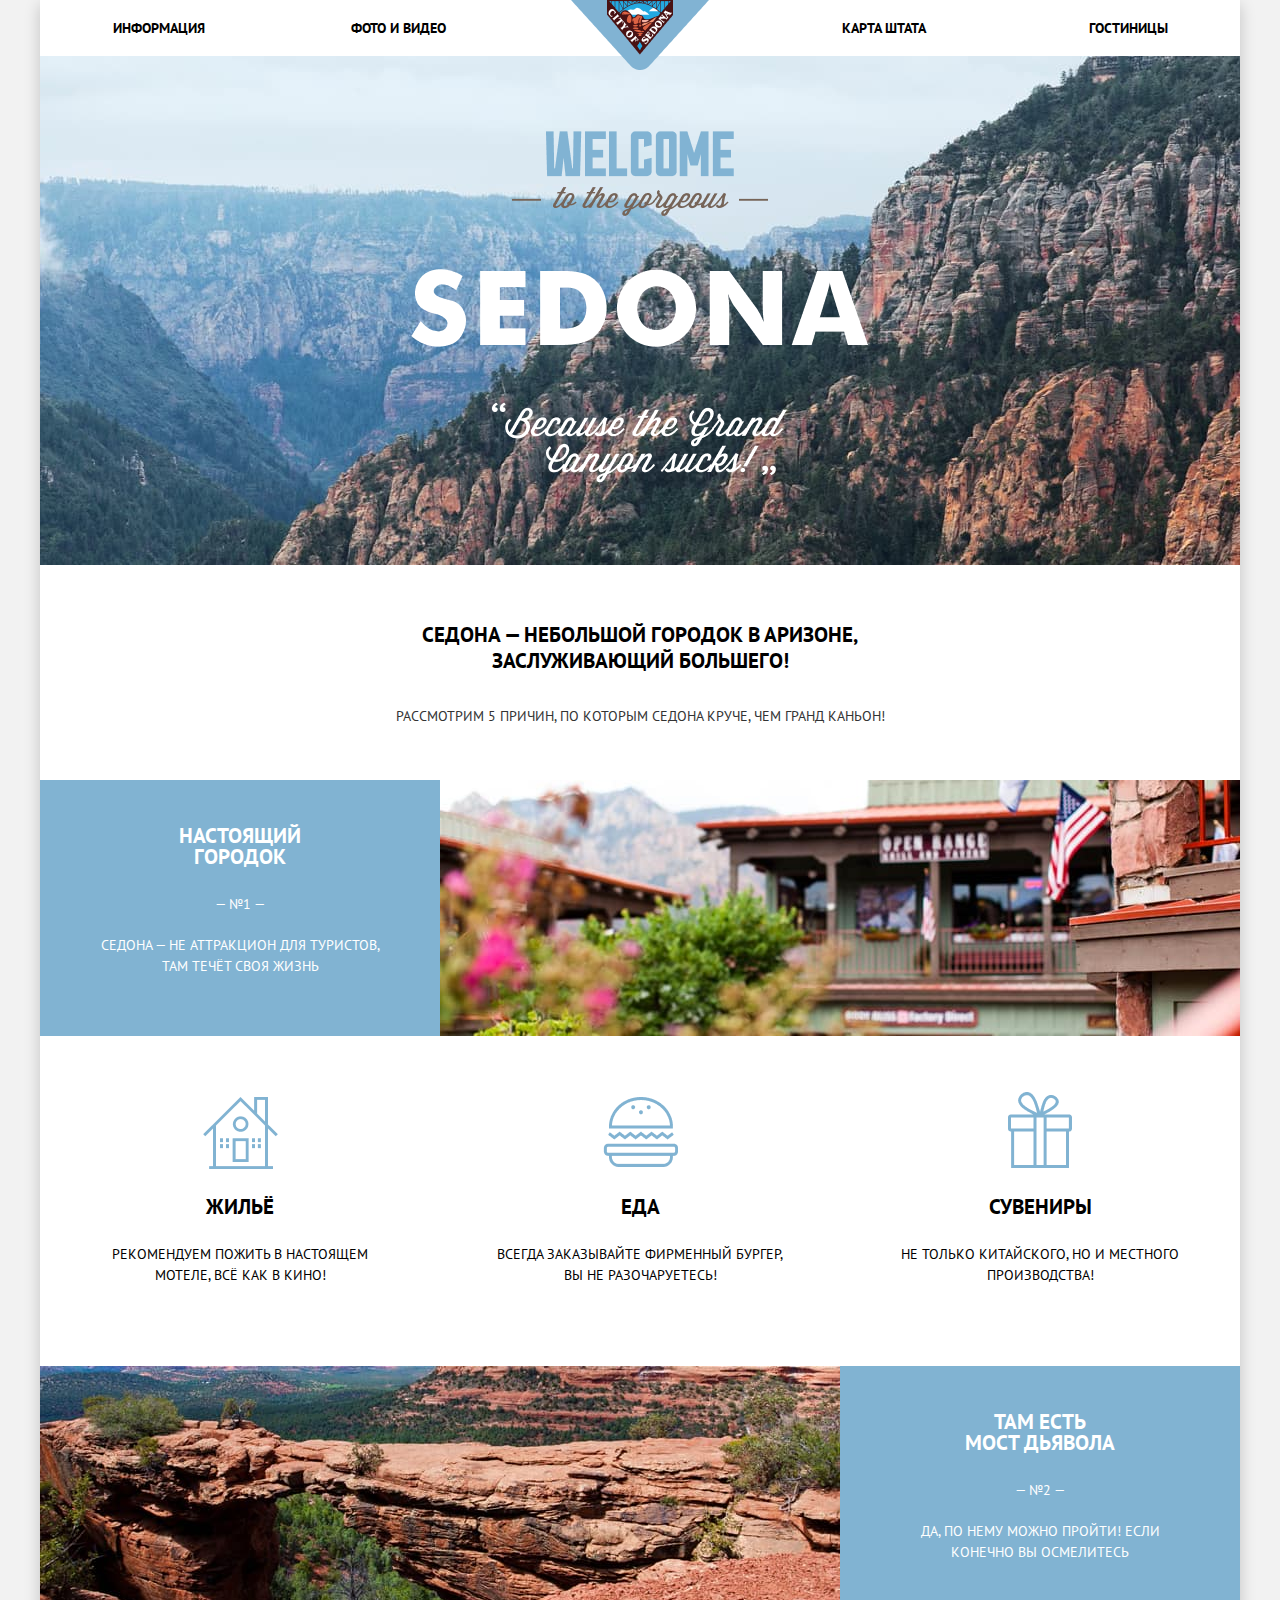
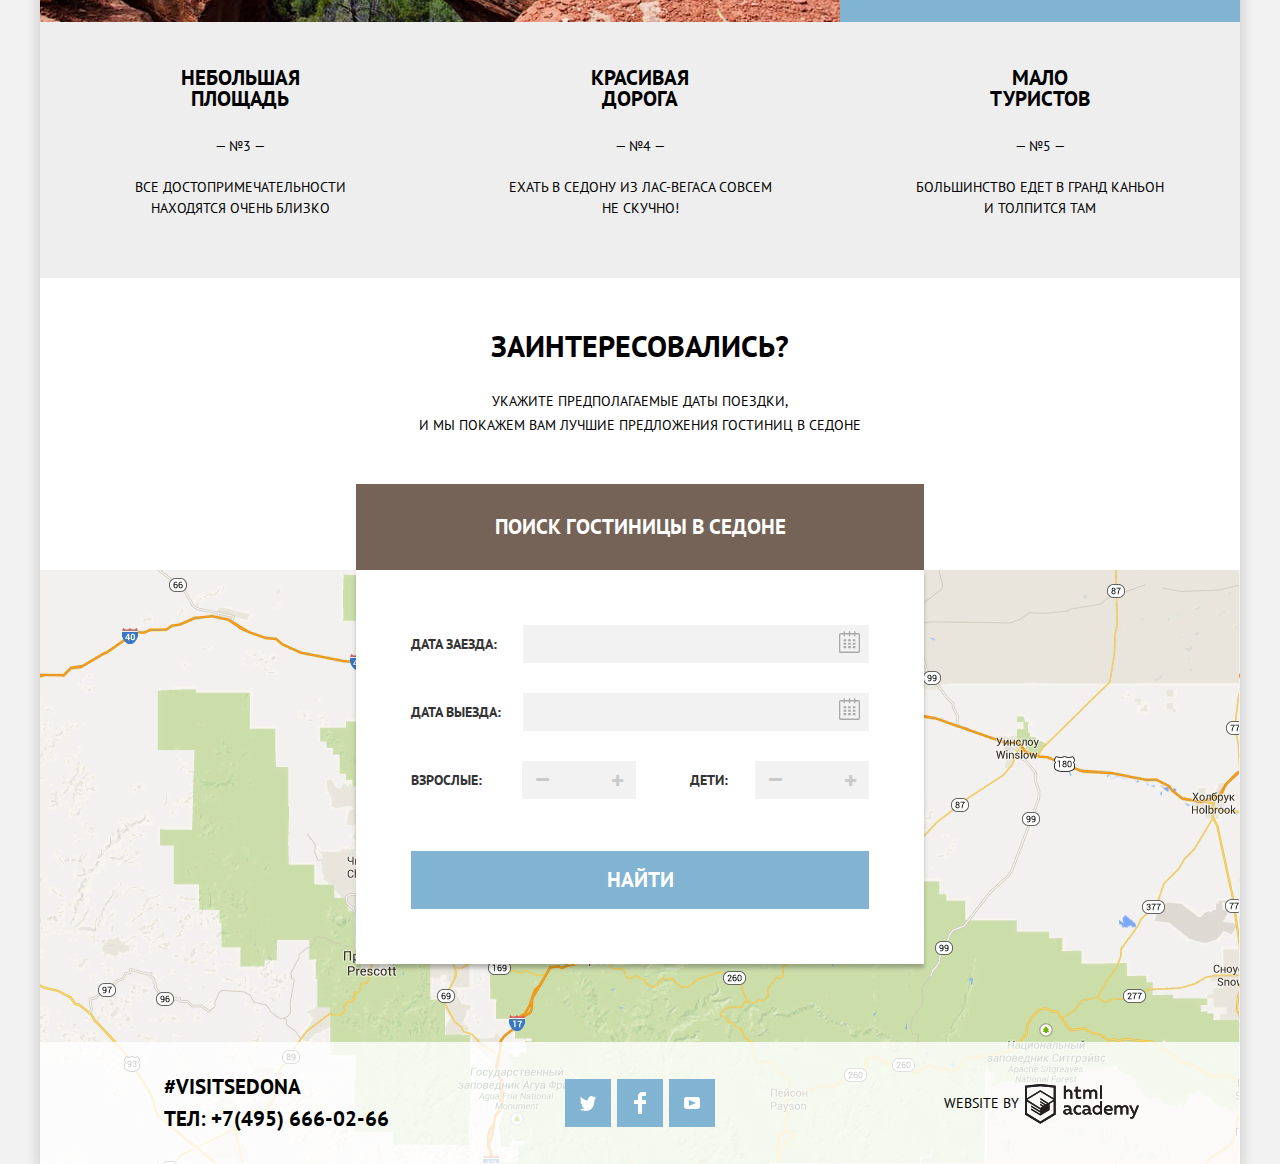
==== index.html @ a5690d53 "внес правки по pixel perfect" ====
<!DOCTYPE html>
<html class="page" lang="ru">

<head>
  <meta charset="utf-8">
  <title>HTML Academy: Седона</title>
  <link href="https://fonts.googleapis.com/css2?family=PT+Sans:wght@400;700&display=swap" rel="stylesheet">
  <link href="css/normalize.css" rel="stylesheet">
  <link href="css/style.css" rel="stylesheet">
</head>

<body class="page-body">
  <div class="container-main">
    <header class="header">
      <nav class="page-nav">
        <div class="wrapper-navigation">
        <a class="logo">
          <img  src="img/logo-index.png" width="138" height="70" alt="Логотип Sedona">
        </a>
        <ul class="page-menu-list">
          <li class="page-menu-item page-menu-left ">
            <a href="blank.html">Информация</a>
          </li>
          <li class="page-menu-item page-menu-left">
            <a href="blank.html">Фото и видео</a>
          </li>
          <li class="page-menu-item page-menu-right ">
            <a class="" href="blank.html">Карта штата</a>
          </li>
          <li class="page-menu-item page-menu-right">
            <a href="catalog.html">Гостиницы</a>
          </li>
        </ul>
      </div>
      </nav>
    </header>
    <main>
      <h1 class="visually-hidden">Посетите Седону</h1>
      <section class="greeting">
        <h2 class="visually-hidden">Добро пожаловать в Седону</h2>
      </section>
      <section>
        <h2 class="visually-hidden">Причины посетить Седону</h2>
        <p class="slogan">Седона — небольшой городок в Аризоне, заслуживающий большего!</p>
        <p class="reasons-text">Рассмотрим 5 причин,  по которым Седона круче, чем гранд каньон!</p>
        <ul class="reason-list">
          <li class="reason-item reason-item-blue">
            <h3 class="reason-title">Настоящий городок</h3>
            <span>— №1 —</span>
            <p>Седона — не аттракцион для туристов, там течёт своя жизнь</p>
          </li>
          <li class="img-sedona"></li>
          <li class="reason-item reason-item-white reason-house">
            <h3 class="reason-title">Жильё</h3>
            <p>Рекомендуем пожить в настоящем мотеле, всё как в кино!</p>
          </li>
          <li class="reason-item reason-item-white reason-food">
            <h3 class="reason-title">Еда</h3>
            <p>Всегда заказывайте фирменный бургер,<br> вы не разочаруетесь!</p>
          </li>
          <li class="reason-item reason-item-white reason-gift">
            <h3 class="reason-title">Сувениры</h3>
            <p>Не только китайского, но и местного производства!</p>
          </li>
          <li class="img-bridge"></li>
          <li class="reason-item reason-item-blue">
            <h3 class="reason-title">Там есть<br> Мост дьявола</h3>
            <span>— №2 —</span>
            <p>Да, по нему можно пройти! Если конечно вы осмелитесь</p>
          </li>
          <li class="reason-item reason-item-gray">
            <h3 class="reason-title">Небольшая площадь</h3>
            <span>— №3 —</span>
            <p>Все достопримечательности<br> находятся очень близко</p>
          </li>
          <li class="reason-item reason-item-gray">
            <h3 class="reason-title">Красивая дорога</h3>
            <span>— №4 —</span>
            <p>Ехать в Седону из Лас-Вегаса совсем<br> не скучно!</p>
          </li>
          <li class="reason-item reason-item-gray">
            <h3 class="reason-title">Мало<br> туристов</h3>
            <span>— №5 —</span>
            <p>Большинство едет в гранд каньон<br> и толпится там</p>
          </li>
        </ul>
      </section>
      <section class="open-form-block">
        <h2 class="visually-hidden">Поиск гостиницы в Седоне</h2>
        <div class="wrapper-text">
          <p class="title-big">Заинтересовались?</p>
          <p class="search-house-info">Укажите предполагаемые даты поездки,<br> и мы покажем вам лучшие предложения гостиниц в Cедоне</p>
        </div>
        <a class="button button-open-form" href="form.html">Поиск гостиницы в Cедоне</a>
        <div class="form-container">
          <form action="https://echo.htmlacademy.ru" method="post">
            <div class="search-house-item input-arrival-date">
              <label for="arrival-date">Дата заезда:</label>
              <input class="input-date" id="arrival-date" type="text" name="arrival">
            </div>
            <div class="search-house-item input-departure-date">
              <label for="departure-date">Дата выезда:</label>
              <input class="input-date" id="departure-date" type="text" name="departure">
            </div>
            <div class="wrapper-amount">
              <div class="search-house-item amount-left">
                <label for="adults">Взрослые:</label>
                <button type="button" class="button button-subtract">&#8211;</button>
                <input class="input-number" id="adults" type="text" name="adults-number">
                <button type="button" class="button button-add">+</button>
              </div>
              <div class="search-house-item amount-right">
                <label for="childs">Дети:</label>
                <button type="button" class="button button-subtract">&#8211;</button>
                <input class="input-number" id="childs" type="text" name="childs-number">
                <button type="button" class="button button-add">+</button>
              </div>
            </div>
            <button class="button button-search" type="submit">Найти</button>
          </form>
        </div>
      </section>
      <section class="map-block">
        <h2 class="visually-hidden">Карта</h2>
      </section>
    </main>
    <footer class="index-footer footer">
      <div class="wrapper-footer wrapper">
        <div class="wrapper-info">
          <span class="subtitle">#visitSEDONA</span>
          <p class="telephone">
            <a  href="tel:+78122757575">Тел: +7(495) 666-02-66</a>
          </p>
        </div>
        <ul class="social-list">
          <li class="social-item">
            <a class="social-button" href="http://twitter.com">
              <img src="img/icon-twitter.svg" width="17" height="17" alt="Мы в Twitter">
            </a>
          </li>
          <li class="social-item">
            <a class="social-button" href="http://facebook.com">
              <img src="img/icon-fb.svg" width="12" height="22" alt="Мы в Facebook">
            </a>
          </li>
          <li class="social-item">
            <a class="social-button" href="https://youtube.com">
              <img src="img/icon-youtube.svg" width="20" height="16" alt=" Мы на Youtube">
            </a>
          </li>
        </ul>
        <div class="footer-right">
          <span>Website by</span>
          <a class="website" href="https://htmlacademy.ru">
            <span class="visually-hidden">HTML Academy</span>
            <div class="website"></div>
          </a>
        </div>
      </div>
    </footer>
  </div>
</body>

</html>
---- css/style.css ----
:root {
  --basic-black: #000000;
  --basic-light-black: #333333;
  --basic-white: #ffffff;

  --basic-blue: #81b3d2;
  --basic-extra-blue: #81b3d3;
  --basic-light-blue: #669EC0;
  --basic-dark-blue: #5496BD;

  --basic-brown: #766357;
  --basic-light-brown: #604E43;
  --basic-extra-brown: #503E33;

  --basic-gray: #cacaca;
  --basic-extra-gray: #f2f2f2;
  --basic-dark-gray: #ebebeb;
  --basic-silver: #eeeeee;
  --basic-extra-silver: #e5e5e5;
}

html {
  box-sizing: border-box;
}

*,
*::before,
*::after {
  box-sizing: inherit;
}

body {
  position: relative;

  min-width: 1200px;
  margin: 0;
  padding: 0;
  font-family: "PT Sans", Arial, sans-serif;
  font-size: 14px;
  line-height: 21px;
  font-weight: 400;
  color: var(--basic-black);
  background-color: var(--basic-extra-gray);
  text-transform: uppercase;
}

a {
  text-decoration: none;
}

img {
  max-width: 100%;
  height: auto;
}

.page {
  height: 100%;
}

.visually-hidden:not(:focus):not(:active),
input[type="checkbox"].visually-hidden,
input[type="radio"].visually-hidden {
  position: absolute;
  width: 1px;
  height: 1px;
  margin: -1px;
  border: 0;
  padding: 0;
  white-space: nowrap;
  clip-path: inset(100%);
  clip: rect(0 0 0 0);
  overflow: hidden;
}


.logo {
  position: absolute;
  width: 138px;
  height: 70px;
  margin:0 auto;
  right: 0;
  left: 0;
}
.wrapper-navigation {
  width: 1055px;
  margin: 0 auto;
}
.page-menu-list{
  display: flex;
  flex-wrap: wrap;
  list-style: none;
  margin: 0;
  padding: 0;
}
.page-menu-left{
  margin-right: 146px;
text-align: left;}

.page-menu-right{
  margin-left: auto;
  text-align: right;
}


.page-menu-item:last-child{
  margin-left:163px;
}
.page-menu-item a{
  display: block;
  padding: 15px 0;
  font-size: 14px;
  line-height: 26px;
  font-weight: 700;
  color: var(--basic-black);
}


.page-menu-item a:hover,
.page-menu-item a:focus {
  color: var(--basic-blue);
}

.page-menu-item a:active {
  color: rgba(0, 0, 0, 0.3);
}

.greeting {
  min-width: 1200px;
  min-height: 509px;
  background-color: var(--basic-blue);
  background-image:
    url("../img/img-shape.png"),
    url("../img/title-welcome.png"),
    url("../img/background-title.jpg");
  background-repeat: no-repeat;
  background-position: bottom -1px center, center 75px, center;
}

.container-main {
  width: 1200px;
  margin: 0 auto;
  background-color: var(--basic-white);
  box-shadow: 0px 5px 15px rgba(0, 1, 1, 0.2);
}

.slogan {
  font-size: 21px;
  line-height: 26px;
  font-weight: 700;
  text-align: center;
  margin-top: 57px;
  margin-bottom: 29px;
  padding: 0 370px;
}

.reasons-text {
  font-size: 14px;
  line-height: 26px;
  margin: 0;
  margin-bottom: 51px;
  color: var(--basic-light-black);
  text-align: center;
}

.reason-list {
  display: flex;
  flex-wrap: wrap;
  margin: 0;
  padding: 0;
  list-style: none;

}

.reason-title {
  margin: 0 70px;
  margin-bottom: 27px;
  font-size: 21px;
  line-height: 21px;
  font-weight: 700;

}

.reason-item {
  text-align: center;
  padding: 45px 49px;
}

.reason-item p {
  margin: 0;
  margin-top: 20px;
}

.reason-item-blue {
  width: 400px;
  min-height: 256px;
  color: var(--basic-white);
  background-color: var(--basic-blue);
}

.reason-item-white {
  width: 400px;
  min-height: 330px;
  padding-top: 160px;
  padding-bottom: 20px;
  color: var(--basic-black);
  background-color: var(--basic-white);
}

.reason-item-gray {
  width: 400px;
  min-height: 256px;
  color: var(--basic-black);
  background-color: var(--basic-silver);

}

.img-sedona {
  width: 800px;
  height: 256px;
  background-color: var(--basic-blue);
  background-image: url("../img/background-town.jpg");
}

.reason-food {
  background-image: url("../img/icon-food.png");
  background-repeat: no-repeat;
  background-position: center 61px;
}

.reason-house {
  background-image: url("../img/icon-house.png");
  background-repeat: no-repeat;
  background-position: center 61px;
}

.reason-gift {
  background-image: url("../img/icon-gift.png");
  background-repeat: no-repeat;
  background-position: center 55px;
}

.img-bridge {
  width: 800px;
  height: 256px;
  background-color: var(--basic-blue);
  background-image: url("../img/background-bridge.jpg");
}

.title-big {
  margin-top: 56px;
  margin-bottom: 31px;
  font-size: 30px;
  line-height: 24px;
  font-weight: 700;
  color: var(--basic-black);
  text-align: center;

}

.open-for-block {
  position: relative;
  min-height: 125px;
}

.form-container {
  position: absolute;
  left: calc(50% - 284px);
  width: 568px;
  padding: 55px;
  background-color: var(--basic-white);
  margin: 0 auto;
  box-shadow: 0 4px 4px 0 rgba(0, 0, 0, 0.25);
}

.search-house-info {
  margin-top: 0;
  margin-bottom: 47px;
  font-size: 14px;
  line-height: 24px;
  font-weight: 400 color: var(--basic-light-black);
  text-align: center;

}

.wrapper-text {
  padding: 0 340px;
}

.button {
  font: inherit;
  font-weight: 700;
  text-align: center;
  color: var(--basic-white);
  vertical-align: middle;
  text-transform: uppercase;
  border: none;
  cursor: pointer;
}

.button-open-form {
  display: block;
  width: 568px;
  min-height: 86px;
  margin: 0 auto;
  padding: 30px 135px;
  font-size: 21px;
  line-height: 26px;
  background-color: var(--basic-brown);
}

.button-open-form:hover,
.button-open-form:focus {
  background-color: var(--basic-light-brown);
}

.button-open-form:active {
  background-color: var(--basic-extra-brown);
  color: rgba(255, 255, 255, 0.3);
}

.input-date {
  min-height: 38px;
  width: 346px;
  padding: 6px 38px 6px 13px;
  margin-left: 15px;
  background-color: var(--basic-extra-gray);
  background-repeat: no-repeat;
  background-position: right 10px top 7px;
  border: none;
  text-transform: uppercase;

}

.input-arrival-date::after {
  content: "";
  position: absolute;
  right: 64px;
  top: 60px;
  width: 21px;
  height: 23px;
  background-image: url("../img/calendar.svg");
  background-repeat: no-repeat;
  cursor: pointer;
}

.input-departure-date::after {
  content: "";
  position: absolute;
  right: 64px;
  top: 127px;
  width: 21px;
  height: 23px;
  background-image: url("../img/calendar.svg");
  background-repeat: no-repeat;
  cursor: pointer;
}

.input-arrival-date:hover::after,
.input-departure-date:hover::after {
  background-image: url("../img/calendar-black.svg");
}

.input-arrival-date:active::after,
.input-departure-date:active::after {
  background-image: url("../img/calendar-blue.svg");
}

.input-number {
  background-color: var(--basic-extra-gray);
  border: none;
  width: 38px;
  height: 38px;
}

.wrapper-amount {
  display: flex;
  justify-content: space-between;
  margin-bottom: 22px;
}

.amount-left,
.amount-right {
  width: 225px;
}

.amount-right {
  padding-left: 46px;
}


.button-add,
.button-subtract {
  width: 38px;
  height: 38px;
  background-color: var(--basic-extra-gray);
  color: var(--basic-gray);
}

.button-add {
  font-size: 25px;
}

.button-subtract {
  font-size: 29px;
    padding: 0px 11px;
    padding-bottom: 7px;
}

.button-add:hover,
.button-subtract:hover {
  color: var(--basic-black);

}

.button-add:focus,
.button-subtract:active {
  color: var(--basic-blue);

}


.search-house-item {
  display: flex;
  align-items: center;
  margin-bottom: 30px;
  font-size: 14px;
  line-height: 26px;
  font-weight: 700;
  color: var(--basic-light-black);
}

.search-house-item label {
  flex-grow: 1;
}

.search-house-item input:hover {
  background-color: var(--basic-dark-gray);
}

.search-house-item input:focus,
.search-house-item input:active {
  background-color: var(--basic-white);
}


.button-search {
  width: 458px;
  min-height: 58px;
  font-size: 21px;
  line-height: 26px;
  background-color: var(--basic-blue);
}

.button-search:hover {
  background-color: var(--basic-light-blue);
}

.button-search:active {
  background-color: var(--basic-dark-blue);
  color: rgba(255, 255, 255, 0.3);
}

.map-block {
  width: 1200px;
  min-height: 594px;
  background-color: var(--basic-blue);
  background-image: url("../img/background-map.png");
}

.footer {
  min-width: 1200px;
  color: var(--basic-black);

}

.index-footer {
  position: absolute;
  bottom: 0;
  z-index: 2;
  background-color: rgba(255, 255, 255, 0.8);
}
.footer-right {
  display: flex;
  flex-wrap: wrap;
  justify-content: space-between;
  align-items: center;
  margin-left: auto;
  width: 196px;
}

.subtitle {
  font-size: 21px;
  line-height: 26px;
  font-weight: 700;
  margin-right: 53px;

}


.social-list {
  display: flex;
  flex-wrap: wrap;
  justify-content: space-between;
  width: 150px;
  margin: 0;
  margin-left: 176px;
  padding: 0;
  list-style: none;
}

.social-button {
  display: flex;
  align-items: center;
  justify-content: center;
  width: 46px;
  height: 48px;
  padding: 15px;
  background-color: var(--basic-blue);
}

.social-button:hover,
.social-button:focus {
  background-color: var(--basic-light-blue);
}



.social-button:active {
  background-color: var(--basic-dark-blue);
}

.social-button:active img {
  opacity: 0.5;
}

.website {
  background-image: url("../img/logo-htmlacademy-black.svg");
  width: 115px;
  height: 41px;
}

.website:hover,
.website:focus {
  background-image: url("../img/logo-htmlacademy-blue.svg");
}

.website:active {
  background-image: url("../img/logo-htmlacademy-black.svg");
  opacity: 0.5;
}

.wrapper {
  width: 1055px;
  margin: 0 auto;
}


.wrapper-footer {
  display: flex;
  flex-wrap: wrap;
  align-items: center;
  width: 1000px;
  margin: 0 auto;
  min-height: 122px;
}


.wrapper-out {
  border-bottom: 1px solid var(--basic-silver)
}

.wrapper-info{
  margin-left:24px;
}
.form-filter-search {
  display: flex;
  flex-wrap: wrap;
  align-items: flex-start;
}

.filter-form {
  min-height: 217px;
  padding: 28px;
  color: var(--basic-white);
  background-image: url("../img/background-filter.jpg");
  background-repeat: no-repeat;
  background-color: var(--basic-blue)
}


.filter-form legend {
  font-size: 16px;
  line-height: 21px;
  font-weight: 700;
  color: var(--basic-white);

}

.filter-form fieldset {
  padding: 0;
  margin: 0;
  border: none;
  margin-right: 119px;
}

.infrastructure-list {
  list-style: none;
  margin: 0;
  padding: 0;
}

.infrastructure-item {
  padding-top: 25px;

}


.filters-item {
  padding-left: 40px;
}


.filters-item label {
  position: relative;
  display: block;
}

.filter-input-checkbox+label::before {
  content: "";
  position: absolute;
  left: -41px;
  top: -2px;

  width: 23px;
  height: 23px;
  border: 2px solid var(--basic-white);
  border-radius: 5px;
  cursor: pointer;
}

.filter-input-checkbox+label {
  cursor: pointer;
}


.filter-input-checkbox+label:hover::before {
  content: "";
  position: absolute;
  left: -41px;
  top: -2px;

  width: 23px;
  height: 23px;


  border: 2px solid var(--basic-white);
  border-radius: 5px;
}


.filter-input-checkbox:focus+label::before {
  outline: 2px solid var(--basic-blue);
}



.filter-input-checkbox:disabled+label:hover::before,
.filter-input-checkbox:disabled+label::before {
  opacity: 0.4;
}

.filter-input-checkbox:checked+label::after {
  content: "";

  position: absolute;
  top: 0px;
  left: -36px;

  width: 20px;
  height: 11px;

  border-left: 4px solid var(--basic-white);
  border-bottom: 4px solid var(--basic-white);
  transform: rotate(-45deg);
  cursor: pointer;
}

.filter-input-checkbox:checked+label:hover::after {
  content: "";

  position: absolute;
  top: 0px;
  left: -36px;

  width: 20px;
  height: 11px;

  border-left: 4px solid var(--basic-white);
  border-bottom: 4px solid var(--basic-white);
  transform: rotate(-45deg);
}

.housing-list {
  list-style: none;
  margin: 0;
  padding: 0;
}

.housing-item {
  padding-top: 25px;

}

.filter-range {
  display: block;
  width: 315px;
  height: 160px;
  margin-left: auto;
  color: #ffffff;
  text-transform: uppercase;
}

.filter-range-title {
  margin-bottom: 9px;

  font-weight: 600;
  font-size: 16px;
  line-height: 21px;
}

.price-controls {
  position: relative;

  height: 36px;
  margin-bottom: 21px;

  font-size: 0;

  border: 2px solid #ffffff;
  border-radius: 2px;
}

.price-controls::after {
  content: "";
  position: absolute;
  top: 50%;
  left: 50%;

  width: 2px;
  height: 22px;

  background: #ffffff;
  transform: translate(-50%, -50%);
}

.price-controls label {
  display: inline-block;

  font-size: 14px;
  line-height: 30px;
  vertical-align: top;

  cursor: pointer;
}

.price-controls .min-price{
  padding-left: 62px;
}
.price-controls .max-price {
  padding-left: 76px;
}

.price-controls input {
  width: 50px;
  margin: 0;

  color: inherit;
  font: inherit;

  background: none;
  border: none;
}

.range-controls {
  position: relative;

  margin-bottom: 32px;
}

.range-controls .scale {
  height: 2px;

  background: rgba(255, 255, 255, 0.3);
}

.range-controls .bar {
  width: 80%;
  height: 2px;

  background: #ffffff;
}

.range-toggle {
  position: absolute;
  top: -8px;
  width: 4px;
  height: 4px;

  background: #ababab;
  border: 9px solid #ffffff;
  border-radius: 50%;
  box-shadow: 0 2px 1px 0 rgba(0, 1, 1, 0.2);
  cursor: pointer;
}

.range-toggle:hover {
  border: 10px solid #ffffff;
  top: -10px;

}


.range-toggle:hover {
  background: #1c4f80;
  width: 4px;
  height: 4px;
}

.range-toggle-min {
  left: 0;
}

.range-toggle-max {
  left: 80%;
}

.button-filter {
  display: block;
  margin-left:81px;
  padding: 6px 35px;
  background-color: transparent;
  border: 2px solid var(--basic-white);
}

.button-filter:hover,
.button-filter:focus {
  background-color: var(--basic-white);
  color: var(--basic-black);
}

.sorting {
  display: flex;
  flex-wrap: wrap;
  align-items: center;
  margin-top: 30px;
  margin-bottom: 30px;
}

.sorting-list {
  display: flex;
  flex-wrap: wrap;
  width: 354px;
  margin: 0;
  padding: 0;
  padding-top: 5px;
  justify-content: space-between;
  list-style: none;
}

.sorting-item {
  font-size: 12px;
  line-height: 18px;
}

.sorting-item a {
  color: rgba(0, 0, 0, 0.3);
  border-bottom: 1px dashed var(--basic-blue);
}

.sorting-item a:focus {
  color: var(--basic-blue);
  border-bottom: none;
}

.sorting-item a:hover {
  color: var(--basic-blue);
}

.sorting-item a:active {
  color: var(--basic-black);
  border-bottom: none;
}

.arrow {
  color: var(--basic-gray);
}

.arrow:focus,
.arrow:hover {
  color: var(--basic-black);
}

.arrow:active {
  color: var(--basic-blue);
}

.direction {
  display: flex;
  flex-wrap: wrap;
  margin: 0;
  padding-top: 2px;
  margin-left: auto;
  list-style: none;
}

.direction a {
  margin-left: 7px;
}

.house-list {
  list-style: none;
  margin: 0;
  padding: 0;
}

.house-item {
  padding-top: 30px;
  padding-bottom: 30px;
}

.wrapper-house-item {
  display: flex;
  flex-direction: column;
  justify-content: space-between;
}

.column {
  display: flex;
  flex-wrap: wrap;
}

.column-left {
  display: flex;
  flex-wrap: wrap;
  flex-direction: column;
  margin-right: 6px;
}

.column-right {

  display: flex;
  flex-wrap: wrap;
  flex-direction: column;
}

.house-item {

  display: flex;
  flex-wrap: wrap;
}

.house-item img {
  margin-right: 29px;
}

.small-title {
  margin: 0;
}

.small-title a {
  font-size: 21px;
  line-height: 26px;
  font-weight: 700;
  color: var(--basic-black);
}

.small-title a:hover,
.small-title a:focus {
  color: var(--basic-blue);
}

.small-title a:active {
  color: rgba(0, 0, 0, 0.3);
}

.button-more {
  background-color: var(--basic-blue);
  margin-top: 15px;
  padding: 4px 17px;
}

.button-more:hover {
  background-color: var(--basic-light-blue);
}

.button-more:active {
  background-color: var(--basic-dark-blue);
  color: rgba(255, 255, 255, 0.3);
}

.button-order {
  background-color: var(--basic-brown);
  margin-top: 15px;
  padding: 4px 17px;
}

.button-order:hover {
  background-color: var(--basic-light-brown);
}

.button-order:active {
  background-color: var(--basic-extra-brown);
  color: rgba(255, 255, 255, 0.3);
}

.star-list {
  display: flex;
  list-style: none;
  margin: 0;
  padding: 0;
}

.star-item {
  width: 19px;
  height: 17px;
  margin-left: 4px;
  background-image: url("../img/star.png");
  background-repeat: no-repeat;
}

.raiting-info {
  display: flex;
  flex-direction: column;
  align-items: flex-end;
  justify-content: space-between;
  margin-left: auto;
}

.raiting {
  display: inline-block;
  width: 110px;
  min-height: 27px;
  padding-top: 3px;
  line-height: 27px;
  vertical-align: middle;
  text-align: center;
  background-color: var(--basic-extra-gray);
}
.telephone{
  margin: 0;
  margin-top:6px;
}
.telephone a {
  font-size: 21px;
  line-height: 26px;
  font-weight: 700;
  color: var(--basic-black);
}
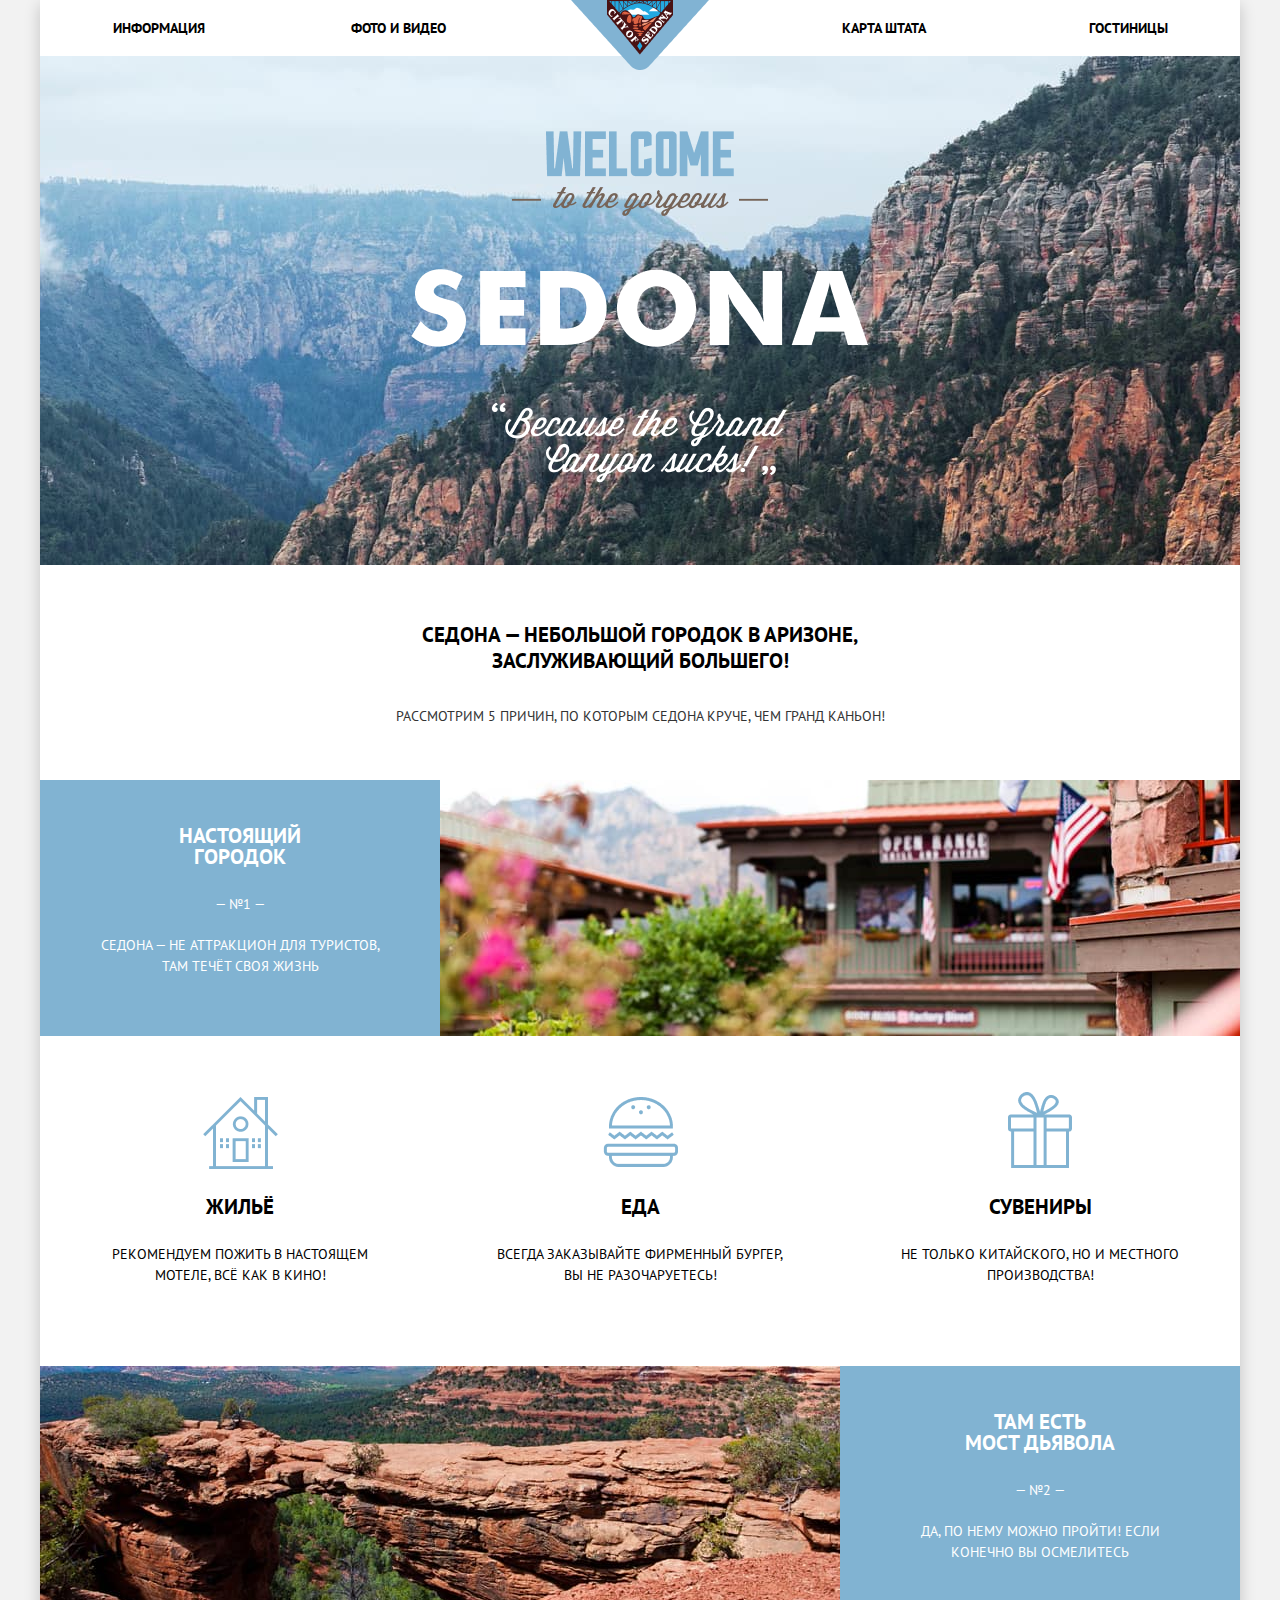
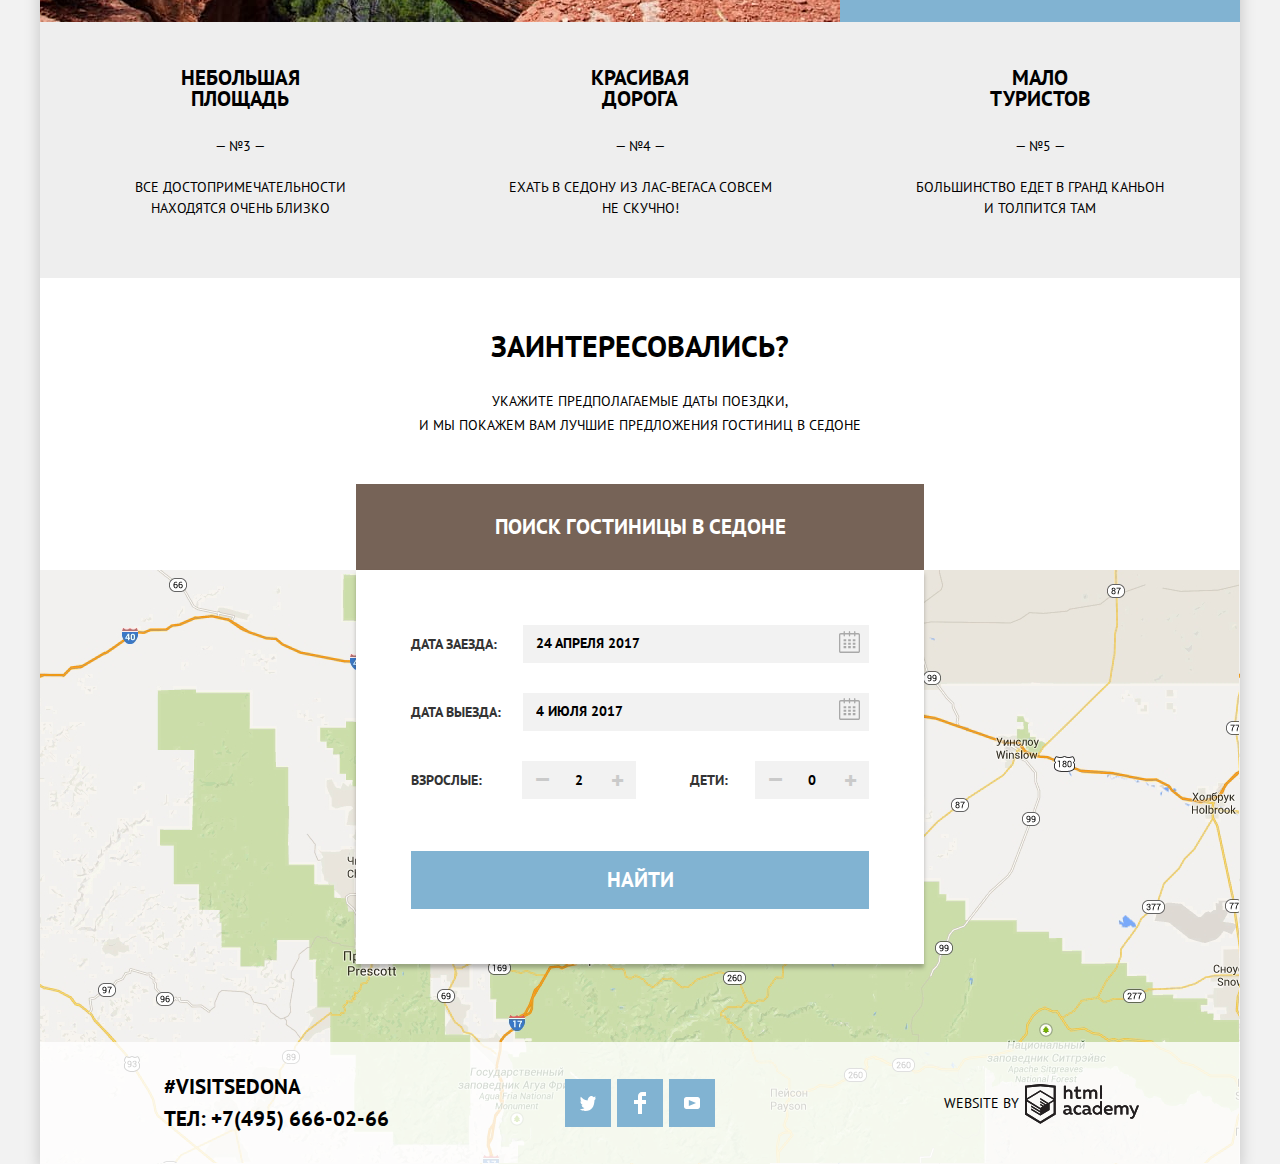
==== commit 43e5d753: "добавил анимацию форме" ====
--- a/index.html
+++ b/index.html
@@ -14,24 +14,24 @@
     <header class="header">
       <nav class="page-nav">
         <div class="wrapper-navigation">
-        <a class="logo">
-          <img  src="img/logo-index.png" width="138" height="70" alt="Логотип Sedona">
-        </a>
-        <ul class="page-menu-list">
-          <li class="page-menu-item page-menu-left ">
-            <a href="blank.html">Информация</a>
-          </li>
-          <li class="page-menu-item page-menu-left">
-            <a href="blank.html">Фото и видео</a>
-          </li>
-          <li class="page-menu-item page-menu-right ">
-            <a class="" href="blank.html">Карта штата</a>
-          </li>
-          <li class="page-menu-item page-menu-right">
-            <a href="catalog.html">Гостиницы</a>
-          </li>
-        </ul>
-      </div>
+          <a class="logo">
+            <img src="img/logo-index.png" width="138" height="70" alt="Логотип Sedona">
+          </a>
+          <ul class="page-menu-list">
+            <li class="page-menu-item page-menu-left ">
+              <a href="blank.html">Информация</a>
+            </li>
+            <li class="page-menu-item page-menu-left">
+              <a href="blank.html">Фото и видео</a>
+            </li>
+            <li class="page-menu-item page-menu-right ">
+              <a class="" href="blank.html">Карта штата</a>
+            </li>
+            <li class="page-menu-item page-menu-right">
+              <a href="catalog.html">Гостиницы</a>
+            </li>
+          </ul>
+        </div>
       </nav>
     </header>
     <main>
@@ -42,7 +42,7 @@
       <section>
         <h2 class="visually-hidden">Причины посетить Седону</h2>
         <p class="slogan">Седона — небольшой городок в Аризоне, заслуживающий большего!</p>
-        <p class="reasons-text">Рассмотрим 5 причин,  по которым Седона круче, чем гранд каньон!</p>
+        <p class="reasons-text">Рассмотрим 5 причин, по которым Седона круче, чем гранд каньон!</p>
         <ul class="reason-list">
           <li class="reason-item reason-item-blue">
             <h3 class="reason-title">Настоящий городок</h3>
@@ -92,27 +92,27 @@
           <p class="search-house-info">Укажите предполагаемые даты поездки,<br> и мы покажем вам лучшие предложения гостиниц в Cедоне</p>
         </div>
         <a class="button button-open-form" href="form.html">Поиск гостиницы в Cедоне</a>
-        <div class="form-container">
-          <form action="https://echo.htmlacademy.ru" method="post">
+        <div class="form-container modal-open">
+          <form class="search-form" action="https://echo.htmlacademy.ru" method="post">
             <div class="search-house-item input-arrival-date">
               <label for="arrival-date">Дата заезда:</label>
-              <input class="input-date" id="arrival-date" type="text" name="arrival">
+              <input class="input-date" placeholder="24 апреля 2017" id="arrival-date" type="text" name="arrival">
             </div>
             <div class="search-house-item input-departure-date">
               <label for="departure-date">Дата выезда:</label>
-              <input class="input-date" id="departure-date" type="text" name="departure">
+              <input class="input-date" placeholder="4 июля 2017" id="departure-date" type="text" name="departure">
             </div>
             <div class="wrapper-amount">
               <div class="search-house-item amount-left">
                 <label for="adults">Взрослые:</label>
                 <button type="button" class="button button-subtract">&#8211;</button>
-                <input class="input-number" id="adults" type="text" name="adults-number">
+                <input class="input-number" placeholder="2" id="adults" type="text" name="adults-number">
                 <button type="button" class="button button-add">+</button>
               </div>
               <div class="search-house-item amount-right">
                 <label for="childs">Дети:</label>
                 <button type="button" class="button button-subtract">&#8211;</button>
-                <input class="input-number" id="childs" type="text" name="childs-number">
+                <input class="input-number" placeholder="0" id="childs" type="text" name="childs-number">
                 <button type="button" class="button button-add">+</button>
               </div>
             </div>
@@ -129,7 +129,7 @@
         <div class="wrapper-info">
           <span class="subtitle">#visitSEDONA</span>
           <p class="telephone">
-            <a  href="tel:+78122757575">Тел: +7(495) 666-02-66</a>
+            <a href="tel:+78122757575">Тел: +7(495) 666-02-66</a>
           </p>
         </div>
         <ul class="social-list">
@@ -159,6 +159,7 @@
       </div>
     </footer>
   </div>
+  <script src="js/script.js"></script>
 </body>
 
 </html>
--- a/css/style.css
+++ b/css/style.css
@@ -264,13 +264,23 @@
 
 .form-container {
   position: absolute;
-  left: calc(50% - 284px);
+  left:0;
+  right: 0;
+  margin: 0 auto;
   width: 568px;
   padding: 55px;
   background-color: var(--basic-white);
   margin: 0 auto;
   box-shadow: 0 4px 4px 0 rgba(0, 0, 0, 0.25);
 }
+.modal-hidden{
+  display: none;
+}
+.modal-open{
+  display: block;
+  animation: bounce 0.6s;
+}
+
 
 .search-house-info {
   margin-top: 0;
@@ -321,14 +331,21 @@
 .input-date {
   min-height: 38px;
   width: 346px;
-  padding: 6px 38px 6px 13px;
+  padding: 4px 38px 6px 13px;
   margin-left: 15px;
   background-color: var(--basic-extra-gray);
   background-repeat: no-repeat;
   background-position: right 10px top 7px;
   border: none;
   text-transform: uppercase;
-
+    font-size: 14px;
+    font-weight: bold;
+
+}
+input::placeholder {
+  color: var(--basic-black);
+  font-size: 14px;
+  font-weight: 700;
 }
 
 .input-arrival-date::after {
@@ -370,6 +387,7 @@
   border: none;
   width: 38px;
   height: 38px;
+  text-align: center;
 }
 
 .wrapper-amount {
@@ -1058,3 +1076,23 @@
 }
 
 
+
+@keyframes bounce {
+  0% {
+    transform: translateY(-2000px);
+  }
+
+  70% {
+    transform: translateY(30px);
+  }
+
+  90% {
+    transform: translateY(-10px);
+  }
+
+  100% {
+    transform: translateY(0px);
+  }
+}
+
+
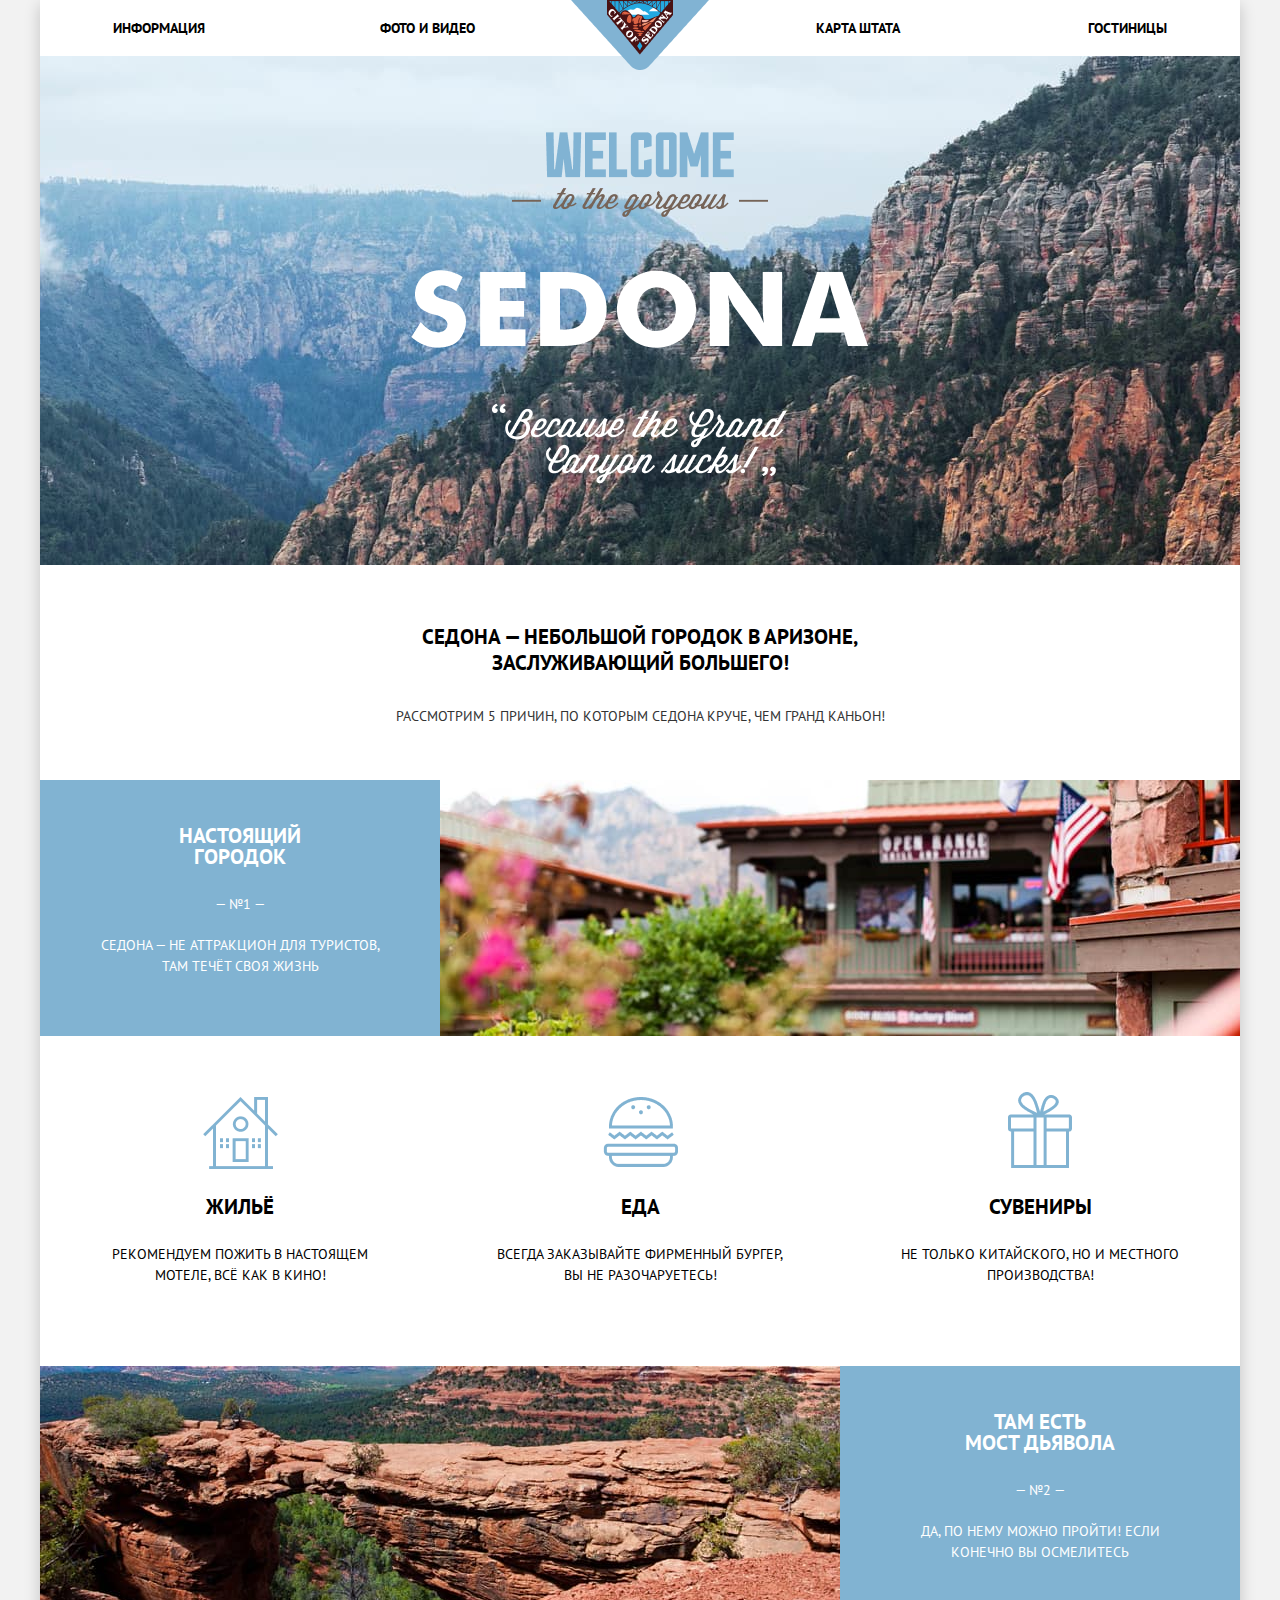
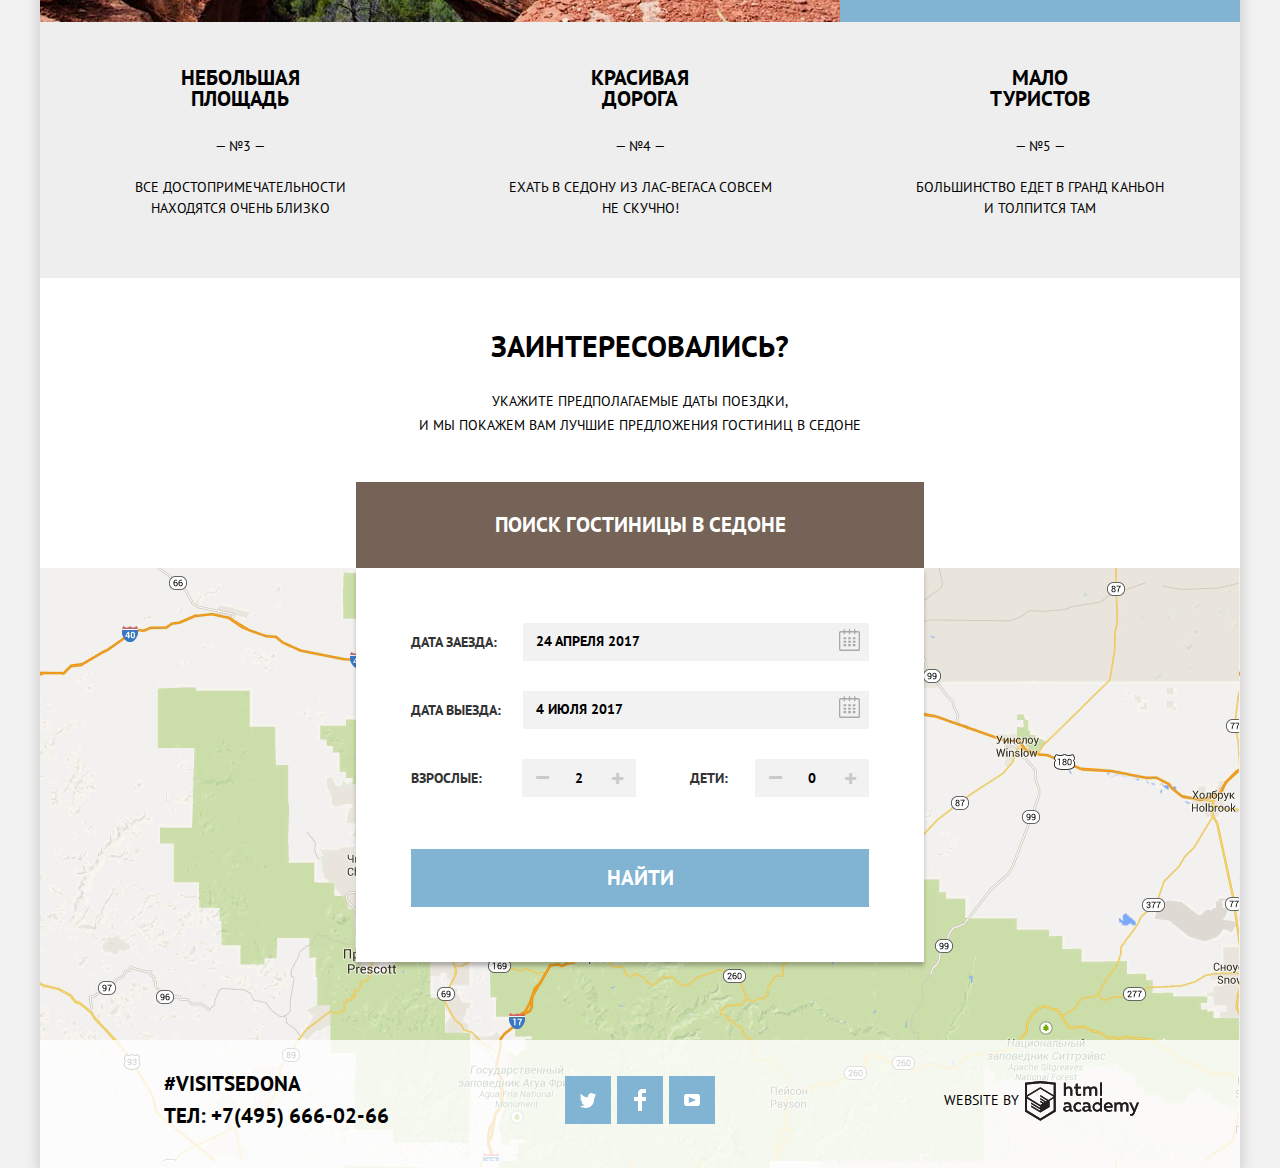
==== commit ef14ce68: "правки pixel p" ====
--- a/index.html
+++ b/index.html
@@ -96,23 +96,23 @@
           <form class="search-form" action="https://echo.htmlacademy.ru" method="post">
             <div class="search-house-item input-arrival-date">
               <label for="arrival-date">Дата заезда:</label>
-              <input class="input-date" placeholder="24 апреля 2017" id="arrival-date" type="text" name="arrival">
+              <input class="input-date" placeholder="24 апреля 2017" id="arrival-date" type="text" name="arrival" required>
             </div>
             <div class="search-house-item input-departure-date">
               <label for="departure-date">Дата выезда:</label>
-              <input class="input-date" placeholder="4 июля 2017" id="departure-date" type="text" name="departure">
+              <input class="input-date" placeholder="4 июля 2017" id="departure-date" type="text" name="departure" required>
             </div>
             <div class="wrapper-amount">
               <div class="search-house-item amount-left">
                 <label for="adults">Взрослые:</label>
                 <button type="button" class="button button-subtract">&#8211;</button>
-                <input class="input-number" placeholder="2" id="adults" type="text" name="adults-number">
+                <input class="input-number" placeholder="2" id="adults" type="text" name="adults-number" required>
                 <button type="button" class="button button-add">+</button>
               </div>
               <div class="search-house-item amount-right">
                 <label for="childs">Дети:</label>
                 <button type="button" class="button button-subtract">&#8211;</button>
-                <input class="input-number" placeholder="0" id="childs" type="text" name="childs-number">
+                <input class="input-number" placeholder="0" id="childs" type="text" name="childs-number" required>
                 <button type="button" class="button button-add">+</button>
               </div>
             </div>
@@ -122,11 +122,12 @@
       </section>
       <section class="map-block">
         <h2 class="visually-hidden">Карта</h2>
+        <iframe src="https://www.google.com/maps/embed?pb=!1m18!1m12!1m3!1d419445.0794981537!2d-112.11228357565615!3d34.78292304394176!2m3!1f0!2f0!3f0!3m2!1i1024!2i768!4f13.1!3m3!1m2!1s0x872da132f942b00d%3A0x5548c523fa6c8efd!2z0KHQtdC00L7QvdCwLCDQkNGA0LjQt9C-0L3QsCA4NjMzNiwg0KHQqNCQ!5e0!3m2!1sru!2sru!4v1592672698608!5m2!1sru!2sru" width="1200" height="594"  style="border:0;" allowfullscreen="" aria-hidden="false" tabindex="0"></iframe>
       </section>
     </main>
     <footer class="index-footer footer">
       <div class="wrapper-footer wrapper">
-        <div class="wrapper-info">
+        <div class="wrapper-info-index">
           <span class="subtitle">#visitSEDONA</span>
           <p class="telephone">
             <a href="tel:+78122757575">Тел: +7(495) 666-02-66</a>
@@ -145,7 +146,7 @@
           </li>
           <li class="social-item">
             <a class="social-button" href="https://youtube.com">
-              <img src="img/icon-youtube.svg" width="20" height="16" alt=" Мы на Youtube">
+              <img src="img/icon-youtube.svg" width="22" height="18" alt=" Мы на Youtube">
             </a>
           </li>
         </ul>
--- a/css/style.css
+++ b/css/style.css
@@ -77,37 +77,39 @@
   position: absolute;
   width: 138px;
   height: 70px;
-  margin:0 auto;
+  margin: 0 auto;
   right: 0;
   left: 0;
 }
+
 .wrapper-navigation {
   width: 1055px;
   margin: 0 auto;
 }
-.page-menu-list{
-  display: flex;
+
+.page-menu-list {
+  display: flex;
+  justify-content: space-between;
   flex-wrap: wrap;
   list-style: none;
   margin: 0;
   padding: 0;
 }
-.page-menu-left{
-  margin-right: 146px;
-text-align: left;}
-
-.page-menu-right{
-  margin-left: auto;
+
+.page-menu-item {
+  width: 24%;
+  padding: 15px 0;
+}
+
+.page-menu-left {
+  text-align: left;
+}
+
+.page-menu-right {
   text-align: right;
 }
 
-
-.page-menu-item:last-child{
-  margin-left:163px;
-}
-.page-menu-item a{
-  display: block;
-  padding: 15px 0;
+.page-menu-item a {
   font-size: 14px;
   line-height: 26px;
   font-weight: 700;
@@ -133,7 +135,7 @@
     url("../img/title-welcome.png"),
     url("../img/background-title.jpg");
   background-repeat: no-repeat;
-  background-position: bottom -1px center, center 75px, center;
+  background-position: bottom -1px center, center 76px, center;
 }
 
 .container-main {
@@ -148,8 +150,8 @@
   line-height: 26px;
   font-weight: 700;
   text-align: center;
-  margin-top: 57px;
-  margin-bottom: 29px;
+  margin-top: 59px;
+  margin-bottom: 27px;
   padding: 0 370px;
 }
 
@@ -264,7 +266,7 @@
 
 .form-container {
   position: absolute;
-  left:0;
+  left: 0;
   right: 0;
   margin: 0 auto;
   width: 568px;
@@ -273,10 +275,12 @@
   margin: 0 auto;
   box-shadow: 0 4px 4px 0 rgba(0, 0, 0, 0.25);
 }
-.modal-hidden{
+
+.modal-hidden {
   display: none;
 }
-.modal-open{
+
+.modal-open {
   display: block;
   animation: bounce 0.6s;
 }
@@ -284,7 +288,7 @@
 
 .search-house-info {
   margin-top: 0;
-  margin-bottom: 47px;
+  margin-bottom: 45px;
   font-size: 14px;
   line-height: 24px;
   font-weight: 400 color: var(--basic-light-black);
@@ -338,10 +342,11 @@
   background-position: right 10px top 7px;
   border: none;
   text-transform: uppercase;
-    font-size: 14px;
-    font-weight: bold;
-
-}
+  font-size: 14px;
+  font-weight: bold;
+
+}
+
 input::placeholder {
   color: var(--basic-black);
   font-size: 14px;
@@ -420,8 +425,8 @@
 
 .button-subtract {
   font-size: 29px;
-    padding: 0px 11px;
-    padding-bottom: 7px;
+  padding: 0px 11px;
+  padding-bottom: 7px;
 }
 
 .button-add:hover,
@@ -497,12 +502,14 @@
   z-index: 2;
   background-color: rgba(255, 255, 255, 0.8);
 }
+
 .footer-right {
   display: flex;
   flex-wrap: wrap;
   justify-content: space-between;
   align-items: center;
   margin-left: auto;
+  margin-bottom: 8px;
   width: 196px;
 }
 
@@ -521,7 +528,8 @@
   justify-content: space-between;
   width: 150px;
   margin: 0;
-  margin-left: 176px;
+  margin-left: 172px;
+  margin-bottom: 8px;
   padding: 0;
   list-style: none;
 }
@@ -579,7 +587,7 @@
   align-items: center;
   width: 1000px;
   margin: 0 auto;
-  min-height: 122px;
+  min-height: 128px;
 }
 
 
@@ -587,9 +595,16 @@
   border-bottom: 1px solid var(--basic-silver)
 }
 
-.wrapper-info{
-  margin-left:24px;
-}
+.wrapper-info-index {
+  margin-left: 24px;
+  margin-bottom: 8px;   
+   margin-right: 4px;
+}
+.wrapper-info {
+  margin-left: 29px;
+  margin-bottom: 8px;
+}
+
 .form-filter-search {
   display: flex;
   flex-wrap: wrap;
@@ -734,7 +749,7 @@
   width: 315px;
   height: 160px;
   margin-left: auto;
-  color: #ffffff;
+  color: var(--basic-white);
   text-transform: uppercase;
 }
 
@@ -754,7 +769,7 @@
 
   font-size: 0;
 
-  border: 2px solid #ffffff;
+  border: 2px solid var(--basic-white);
   border-radius: 2px;
 }
 
@@ -767,7 +782,7 @@
   width: 2px;
   height: 22px;
 
-  background: #ffffff;
+  background: var(--basic-white);
   transform: translate(-50%, -50%);
 }
 
@@ -781,9 +796,10 @@
   cursor: pointer;
 }
 
-.price-controls .min-price{
+.price-controls .min-price {
   padding-left: 62px;
 }
+
 .price-controls .max-price {
   padding-left: 76px;
 }
@@ -815,7 +831,7 @@
   width: 80%;
   height: 2px;
 
-  background: #ffffff;
+  background: var(--basic-white);
 }
 
 .range-toggle {
@@ -824,22 +840,15 @@
   width: 4px;
   height: 4px;
 
-  background: #ababab;
-  border: 9px solid #ffffff;
+  background: var(--basic-dark-gray);
+  border: 9px solid var(--basic-white);
   border-radius: 50%;
   box-shadow: 0 2px 1px 0 rgba(0, 1, 1, 0.2);
   cursor: pointer;
 }
 
 .range-toggle:hover {
-  border: 10px solid #ffffff;
-  top: -10px;
-
-}
-
-
-.range-toggle:hover {
-  background: #1c4f80;
+  border: 10px solid var(--basic-white);
   width: 4px;
   height: 4px;
 }
@@ -854,7 +863,7 @@
 
 .button-filter {
   display: block;
-  margin-left:81px;
+  margin-left: 81px;
   padding: 6px 35px;
   background-color: transparent;
   border: 2px solid var(--basic-white);
@@ -942,8 +951,8 @@
 }
 
 .house-item {
-  padding-top: 30px;
-  padding-bottom: 30px;
+  padding-top: 25px;
+  padding-bottom: 25px;
 }
 
 .wrapper-house-item {
@@ -975,14 +984,19 @@
 
   display: flex;
   flex-wrap: wrap;
+  margin-bottom: 6px;
+
 }
 
 .house-item img {
-  margin-right: 29px;
+  height: 90px;
+  margin-top: 3px;
+  margin-right: 30px;
 }
 
 .small-title {
   margin: 0;
+  margin-bottom: 7px;
 }
 
 .small-title a {
@@ -1003,8 +1017,8 @@
 
 .button-more {
   background-color: var(--basic-blue);
-  margin-top: 15px;
-  padding: 4px 17px;
+  margin-top: 13px;
+  padding: 3px 17px;
 }
 
 .button-more:hover {
@@ -1018,8 +1032,8 @@
 
 .button-order {
   background-color: var(--basic-brown);
-  margin-top: 15px;
-  padding: 4px 17px;
+  margin-top: 13px;
+  padding: 3px 17px;
 }
 
 .button-order:hover {
@@ -1042,6 +1056,7 @@
   width: 19px;
   height: 17px;
   margin-left: 4px;
+  margin-top: 3px;
   background-image: url("../img/star.png");
   background-repeat: no-repeat;
 }
@@ -1064,10 +1079,12 @@
   text-align: center;
   background-color: var(--basic-extra-gray);
 }
-.telephone{
-  margin: 0;
-  margin-top:6px;
-}
+
+.telephone {
+  margin: 0;
+  margin-top: 6px;
+}
+
 .telephone a {
   font-size: 21px;
   line-height: 26px;
@@ -1079,7 +1096,7 @@
 
 @keyframes bounce {
   0% {
-    transform: translateY(-2000px);
+    transform: translateY(-150px);
   }
 
   70% {
@@ -1094,5 +1111,3 @@
     transform: translateY(0px);
   }
 }
-
-
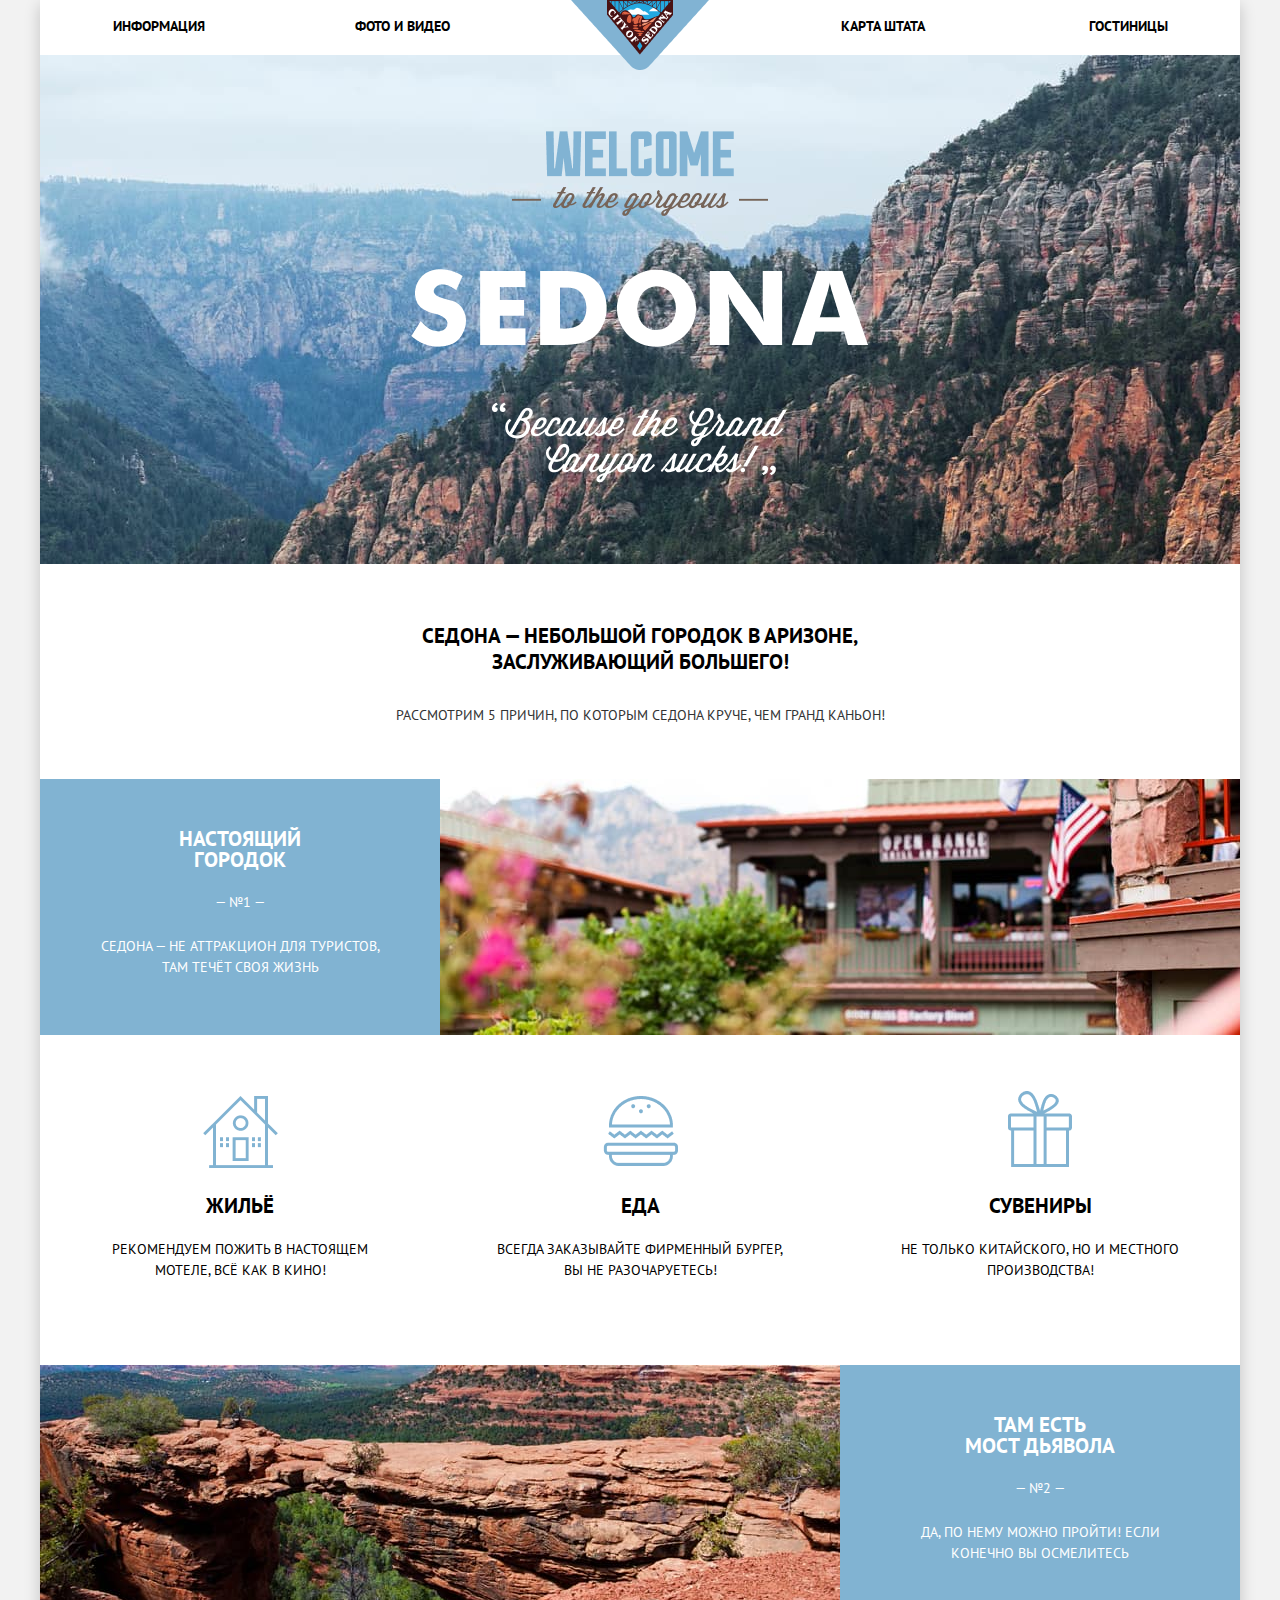
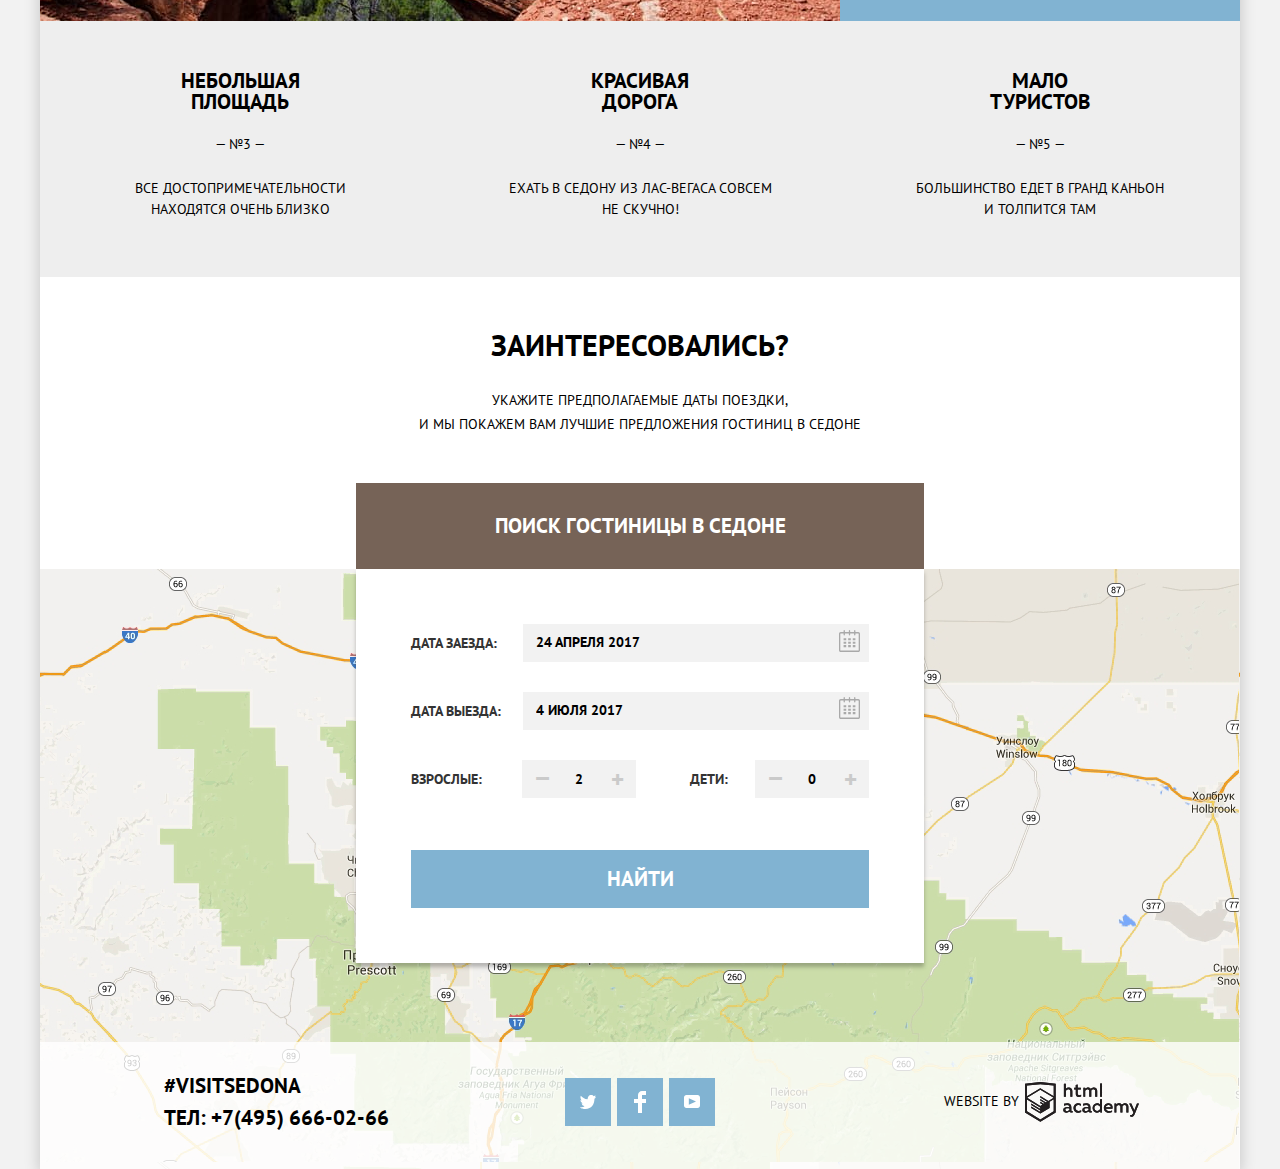
==== commit e02d3020: "добвил сетку на гридах" ====
--- a/index.html
+++ b/index.html
@@ -39,51 +39,51 @@
       <section class="greeting">
         <h2 class="visually-hidden">Добро пожаловать в Седону</h2>
       </section>
-      <section>
+      <section class="reasons-block">
         <h2 class="visually-hidden">Причины посетить Седону</h2>
         <p class="slogan">Седона — небольшой городок в Аризоне, заслуживающий большего!</p>
         <p class="reasons-text">Рассмотрим 5 причин, по которым Седона круче, чем гранд каньон!</p>
-        <ul class="reason-list">
-          <li class="reason-item reason-item-blue">
+        <div class="reasons-list">
+          <div class=" reason-item reason-item-blue">
             <h3 class="reason-title">Настоящий городок</h3>
             <span>— №1 —</span>
             <p>Седона — не аттракцион для туристов, там течёт своя жизнь</p>
-          </li>
-          <li class="img-sedona"></li>
-          <li class="reason-item reason-item-white reason-house">
+          </div>
+          <div class="image-block-town img-sedona"></div>
+          <div class=" reason-item reason-item-white reason-house">
             <h3 class="reason-title">Жильё</h3>
             <p>Рекомендуем пожить в настоящем мотеле, всё как в кино!</p>
-          </li>
-          <li class="reason-item reason-item-white reason-food">
+          </div>
+          <div class="reason-item reason-item-white reason-food">
             <h3 class="reason-title">Еда</h3>
             <p>Всегда заказывайте фирменный бургер,<br> вы не разочаруетесь!</p>
-          </li>
-          <li class="reason-item reason-item-white reason-gift">
+          </div>
+          <div class=" reason-item reason-item-white reason-gift">
             <h3 class="reason-title">Сувениры</h3>
             <p>Не только китайского, но и местного производства!</p>
-          </li>
-          <li class="img-bridge"></li>
-          <li class="reason-item reason-item-blue">
+          </div>
+          <div class="image-block-rocks img-bridge"></div>
+          <div class="reason-item reason-item-blue">
             <h3 class="reason-title">Там есть<br> Мост дьявола</h3>
             <span>— №2 —</span>
             <p>Да, по нему можно пройти! Если конечно вы осмелитесь</p>
-          </li>
-          <li class="reason-item reason-item-gray">
+          </div>
+          <div class=" reason-item reason-item-gray">
             <h3 class="reason-title">Небольшая площадь</h3>
             <span>— №3 —</span>
             <p>Все достопримечательности<br> находятся очень близко</p>
-          </li>
-          <li class="reason-item reason-item-gray">
+          </div>
+          <div class="reason-item reason-item-gray">
             <h3 class="reason-title">Красивая дорога</h3>
             <span>— №4 —</span>
             <p>Ехать в Седону из Лас-Вегаса совсем<br> не скучно!</p>
-          </li>
-          <li class="reason-item reason-item-gray">
+          </div>
+          <div class="reason-item reason-item-gray">
             <h3 class="reason-title">Мало<br> туристов</h3>
             <span>— №5 —</span>
             <p>Большинство едет в гранд каньон<br> и толпится там</p>
-          </li>
-        </ul>
+          </div>
+        </div>
       </section>
       <section class="open-form-block">
         <h2 class="visually-hidden">Поиск гостиницы в Седоне</h2>
@@ -122,7 +122,7 @@
       </section>
       <section class="map-block">
         <h2 class="visually-hidden">Карта</h2>
-        <iframe src="https://www.google.com/maps/embed?pb=!1m18!1m12!1m3!1d419445.0794981537!2d-112.11228357565615!3d34.78292304394176!2m3!1f0!2f0!3f0!3m2!1i1024!2i768!4f13.1!3m3!1m2!1s0x872da132f942b00d%3A0x5548c523fa6c8efd!2z0KHQtdC00L7QvdCwLCDQkNGA0LjQt9C-0L3QsCA4NjMzNiwg0KHQqNCQ!5e0!3m2!1sru!2sru!4v1592672698608!5m2!1sru!2sru" width="1200" height="594"  style="border:0;" allowfullscreen="" aria-hidden="false" tabindex="0"></iframe>
+        <iframe src="https://www.google.com/maps/embed?pb=!1m18!1m12!1m3!1d419445.0794981537!2d-112.11228357565615!3d34.78292304394176!2m3!1f0!2f0!3f0!3m2!1i1024!2i768!4f13.1!3m3!1m2!1s0x872da132f942b00d%3A0x5548c523fa6c8efd!2z0KHQtdC00L7QvdCwLCDQkNGA0LjQt9C-0L3QsCA4NjMzNiwg0KHQqNCQ!5e0!3m2!1sru!2sru!4v1592672698608!5m2!1sru!2sru" width="1200" height="594" style="border:0;" allowfullscreen="" aria-hidden="false" tabindex="0"></iframe>
       </section>
     </main>
     <footer class="index-footer footer">
--- a/css/style.css
+++ b/css/style.css
@@ -97,8 +97,10 @@
 }
 
 .page-menu-item {
-  width: 24%;
-  padding: 15px 0;
+  width: 19%;
+  padding: 0;
+  padding-top: 13px;
+  padding-bottom: 16px;
 }
 
 .page-menu-left {
@@ -107,6 +109,10 @@
 
 .page-menu-right {
   text-align: right;
+}
+
+.page-menu-item:nth-child(3) {
+  margin-left: 128px;
 }
 
 .page-menu-item a {
@@ -145,6 +151,21 @@
   box-shadow: 0px 5px 15px rgba(0, 1, 1, 0.2);
 }
 
+.reasons-list {
+  display: grid;
+  grid-template-columns: 400px 400px 400px;
+  grid-template-rows:
+    256px 330px 256px 256px;
+}
+
+.image-block-town {
+  grid-column: 2/4;
+}
+
+.image-block-rocks {
+  grid-column: 1/3;
+}
+
 .slogan {
   font-size: 21px;
   line-height: 26px;
@@ -165,8 +186,6 @@
 }
 
 .reason-list {
-  display: flex;
-  flex-wrap: wrap;
   margin: 0;
   padding: 0;
   list-style: none;
@@ -175,7 +194,7 @@
 
 .reason-title {
   margin: 0 70px;
-  margin-bottom: 27px;
+  margin-bottom: 22px;
   font-size: 21px;
   line-height: 21px;
   font-weight: 700;
@@ -184,12 +203,12 @@
 
 .reason-item {
   text-align: center;
-  padding: 45px 49px;
+  padding: 49px 49px;
 }
 
 .reason-item p {
   margin: 0;
-  margin-top: 20px;
+  margin-top: 23px;
 }
 
 .reason-item-blue {
@@ -288,7 +307,7 @@
 
 .search-house-info {
   margin-top: 0;
-  margin-bottom: 45px;
+  margin-bottom: 47px;
   font-size: 14px;
   line-height: 24px;
   font-weight: 400 color: var(--basic-light-black);
@@ -517,7 +536,7 @@
   font-size: 21px;
   line-height: 26px;
   font-weight: 700;
-  margin-right: 53px;
+  margin-right: 50px;
 
 }
 
@@ -587,7 +606,7 @@
   align-items: center;
   width: 1000px;
   margin: 0 auto;
-  min-height: 128px;
+  min-height: 127px;
 }
 
 
@@ -597,9 +616,10 @@
 
 .wrapper-info-index {
   margin-left: 24px;
-  margin-bottom: 8px;   
-   margin-right: 4px;
-}
+  margin-bottom: 8px;
+  margin-right: 4px;
+}
+
 .wrapper-info {
   margin-left: 29px;
   margin-bottom: 8px;
@@ -667,7 +687,7 @@
   width: 23px;
   height: 23px;
   border: 2px solid var(--basic-white);
-  border-radius: 5px;
+  border-radius: 3px;
   cursor: pointer;
 }
 
@@ -687,7 +707,7 @@
 
 
   border: 2px solid var(--basic-white);
-  border-radius: 5px;
+  border-radius: 3px;
 }
 
 
@@ -880,7 +900,7 @@
   flex-wrap: wrap;
   align-items: center;
   margin-top: 30px;
-  margin-bottom: 30px;
+  margin-bottom: 32px;
 }
 
 .sorting-list {
@@ -1093,7 +1113,6 @@
 }
 
 
-
 @keyframes bounce {
   0% {
     transform: translateY(-150px);
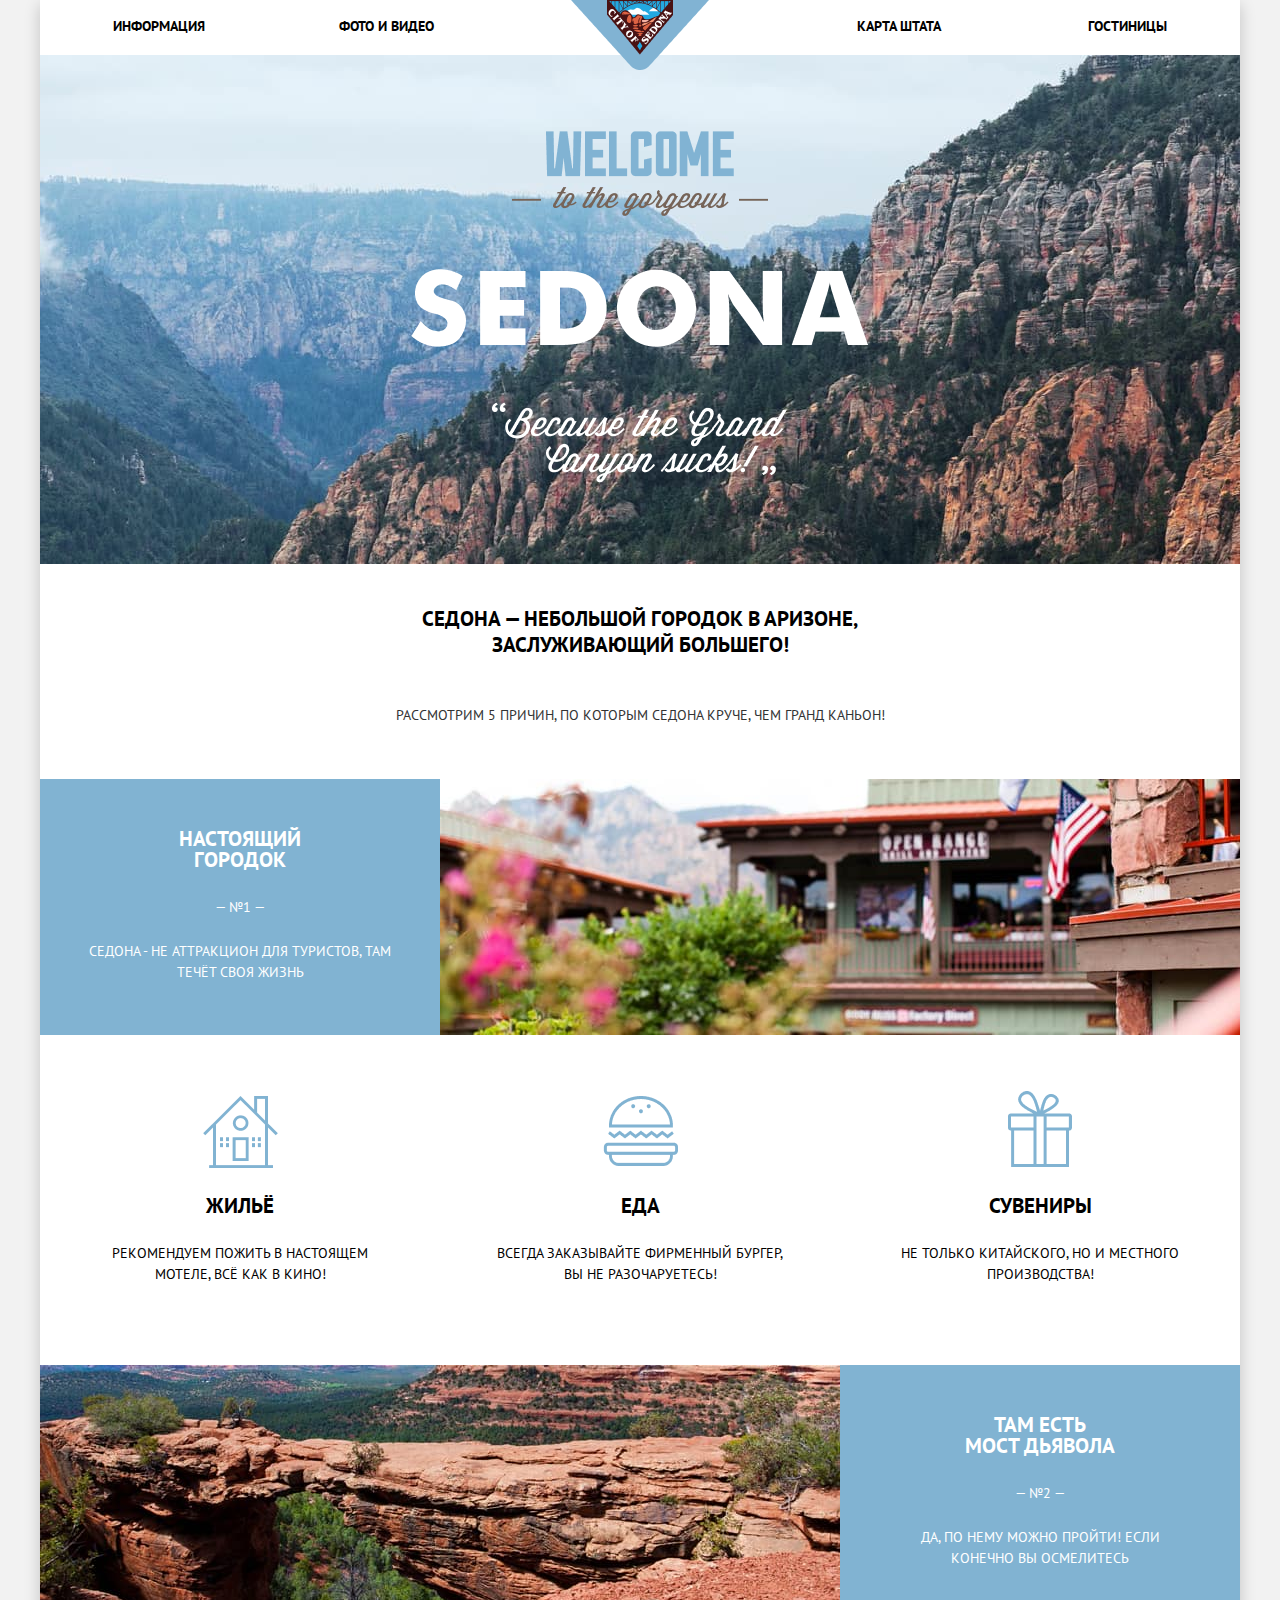
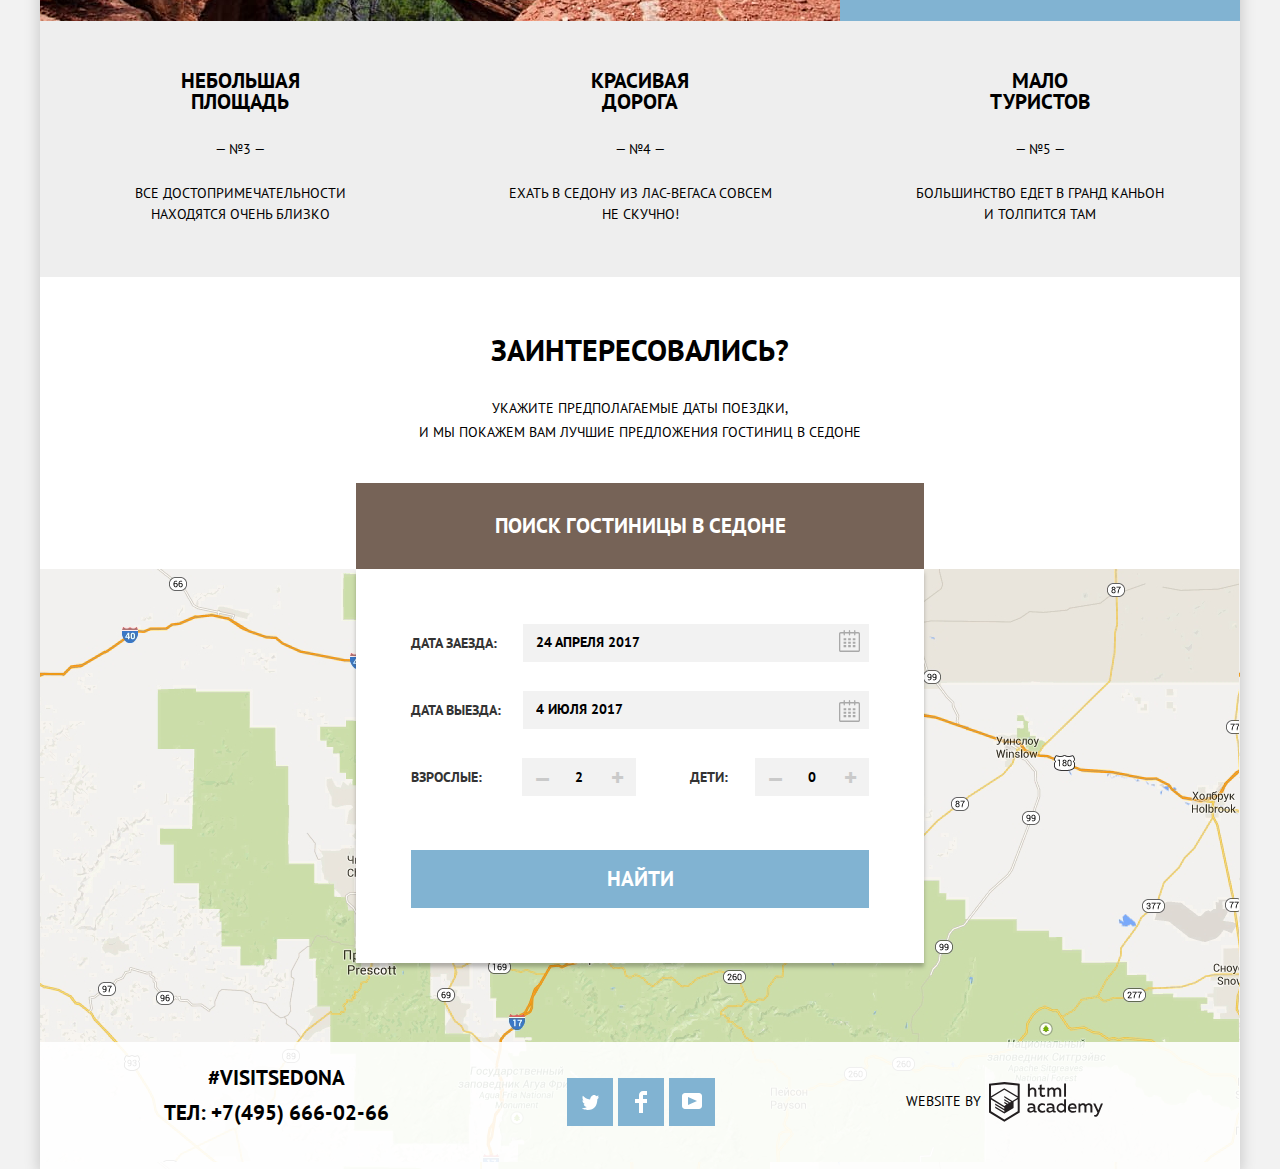
==== commit 99f7ff10: "исправление иконок соцсетей" ====
--- a/index.html
+++ b/index.html
@@ -47,7 +47,7 @@
           <div class=" reason-item reason-item-blue">
             <h3 class="reason-title">Настоящий городок</h3>
             <span>— №1 —</span>
-            <p>Седона — не аттракцион для туристов, там течёт своя жизнь</p>
+            <p>Седона - не аттракцион для туристов, там течёт своя жизнь</p>
           </div>
           <div class="image-block-town img-sedona"></div>
           <div class=" reason-item reason-item-white reason-house">
@@ -97,10 +97,12 @@
             <div class="search-house-item input-arrival-date">
               <label for="arrival-date">Дата заезда:</label>
               <input class="input-date" placeholder="24 апреля 2017" id="arrival-date" type="text" name="arrival" required>
+              <button type="button" class="calendar-arrival"></button>
             </div>
             <div class="search-house-item input-departure-date">
               <label for="departure-date">Дата выезда:</label>
               <input class="input-date" placeholder="4 июля 2017" id="departure-date" type="text" name="departure" required>
+              <button type="button" class="calendar-departure"></button>
             </div>
             <div class="wrapper-amount">
               <div class="search-house-item amount-left">
@@ -127,7 +129,7 @@
     </main>
     <footer class="index-footer footer">
       <div class="wrapper-footer wrapper">
-        <div class="wrapper-info-index">
+        <div class="wrapper-info">
           <span class="subtitle">#visitSEDONA</span>
           <p class="telephone">
             <a href="tel:+78122757575">Тел: +7(495) 666-02-66</a>
@@ -135,24 +137,21 @@
         </div>
         <ul class="social-list">
           <li class="social-item">
-            <a class="social-button" href="http://twitter.com">
-              <img src="img/icon-twitter.svg" width="17" height="17" alt="Мы в Twitter">
+            <a class="social-button social-twitter" href="http://twitter.com">
             </a>
           </li>
           <li class="social-item">
-            <a class="social-button" href="http://facebook.com">
-              <img src="img/icon-fb.svg" width="12" height="22" alt="Мы в Facebook">
+            <a class="social-button social-facebook" href="http://facebook.com">
             </a>
           </li>
           <li class="social-item">
-            <a class="social-button" href="https://youtube.com">
-              <img src="img/icon-youtube.svg" width="22" height="18" alt=" Мы на Youtube">
+            <a class="social-button social-youtube" href="https://youtube.com">
             </a>
           </li>
         </ul>
         <div class="footer-right">
           <span>Website by</span>
-          <a class="website" href="https://htmlacademy.ru">
+          <a href="https://htmlacademy.ru">
             <span class="visually-hidden">HTML Academy</span>
             <div class="website"></div>
           </a>
--- a/css/style.css
+++ b/css/style.css
@@ -97,7 +97,7 @@
 }
 
 .page-menu-item {
-  width: 19%;
+  width: 21%;
   padding: 0;
   padding-top: 13px;
   padding-bottom: 16px;
@@ -112,7 +112,7 @@
 }
 
 .page-menu-item:nth-child(3) {
-  margin-left: 128px;
+  margin-left: 153px;
 }
 
 .page-menu-item a {
@@ -151,12 +151,14 @@
   box-shadow: 0px 5px 15px rgba(0, 1, 1, 0.2);
 }
 
+
 .reasons-list {
   display: grid;
   grid-template-columns: 400px 400px 400px;
   grid-template-rows:
-    256px 330px 256px 256px;
-}
+    minmax(256px, max-content) minmax(330px, max-content) minmax(256px, max-content) minmax(256px, max-content);
+}
+
 
 .image-block-town {
   grid-column: 2/4;
@@ -171,8 +173,8 @@
   line-height: 26px;
   font-weight: 700;
   text-align: center;
-  margin-top: 59px;
-  margin-bottom: 27px;
+  margin-top: 42px;
+  margin-bottom: 44px;
   padding: 0 370px;
 }
 
@@ -194,7 +196,7 @@
 
 .reason-title {
   margin: 0 70px;
-  margin-bottom: 22px;
+  margin-bottom: 27px;
   font-size: 21px;
   line-height: 21px;
   font-weight: 700;
@@ -238,7 +240,7 @@
 .img-sedona {
   width: 800px;
   height: 256px;
-  background-color: var(--basic-blue);
+  background-color: var(--basic-brown);
   background-image: url("../img/background-town.jpg");
 }
 
@@ -263,13 +265,13 @@
 .img-bridge {
   width: 800px;
   height: 256px;
-  background-color: var(--basic-blue);
+  background-color: var(--basic-brown);
   background-image: url("../img/background-bridge.jpg");
 }
 
 .title-big {
-  margin-top: 56px;
-  margin-bottom: 31px;
+  margin-top: 61px;
+  margin-bottom: 34px;
   font-size: 30px;
   line-height: 24px;
   font-weight: 700;
@@ -307,7 +309,7 @@
 
 .search-house-info {
   margin-top: 0;
-  margin-bottom: 47px;
+  margin-bottom: 39px;
   font-size: 14px;
   line-height: 24px;
   font-weight: 400 color: var(--basic-light-black);
@@ -372,39 +374,51 @@
   font-weight: 700;
 }
 
-.input-arrival-date::after {
-  content: "";
+.calendar-arrival,
+.calendar-departure {
+  width: 21px;
+  height: 23px;
+  border: none;
+  background-color: transparent;
+  background-image: url("../img/calendar.svg");
+  background-repeat: no-repeat;
+  cursor: pointer;
+}
+
+.calendar-arrival:hover,
+.calendar-departure:hover {
+  width: 21px;
+  height: 23px;
+  border: none;
+  background-image: url("../img/calendar-black.svg");
+  background-repeat: no-repeat;
+  cursor: pointer;
+}
+
+.calendar-arrival:active,
+.calendar-departure:active {
+  width: 21px;
+  height: 23px;
+  border: none;
+  background-image: url("../img/calendar-blue.svg");
+  background-repeat: no-repeat;
+  cursor: pointer;
+}
+
+.calendar-arrival {
   position: absolute;
   right: 64px;
   top: 60px;
-  width: 21px;
-  height: 23px;
-  background-image: url("../img/calendar.svg");
-  background-repeat: no-repeat;
-  cursor: pointer;
-}
-
-.input-departure-date::after {
-  content: "";
+
+}
+
+.calendar-departure {
   position: absolute;
   right: 64px;
-  top: 127px;
-  width: 21px;
-  height: 23px;
-  background-image: url("../img/calendar.svg");
-  background-repeat: no-repeat;
-  cursor: pointer;
-}
-
-.input-arrival-date:hover::after,
-.input-departure-date:hover::after {
-  background-image: url("../img/calendar-black.svg");
-}
-
-.input-arrival-date:active::after,
-.input-departure-date:active::after {
-  background-image: url("../img/calendar-blue.svg");
-}
+  top: 130px;
+
+}
+
 
 .input-number {
   background-color: var(--basic-extra-gray);
@@ -417,7 +431,7 @@
 .wrapper-amount {
   display: flex;
   justify-content: space-between;
-  margin-bottom: 22px;
+  margin-bottom: 25px;
 }
 
 .amount-left,
@@ -445,7 +459,6 @@
 .button-subtract {
   font-size: 29px;
   padding: 0px 11px;
-  padding-bottom: 7px;
 }
 
 .button-add:hover,
@@ -464,7 +477,7 @@
 .search-house-item {
   display: flex;
   align-items: center;
-  margin-bottom: 30px;
+  margin-bottom: 29px;
   font-size: 14px;
   line-height: 26px;
   font-weight: 700;
@@ -505,7 +518,7 @@
 .map-block {
   width: 1200px;
   min-height: 594px;
-  background-color: var(--basic-blue);
+  background-color: var(--basic-gray);
   background-image: url("../img/background-map.png");
 }
 
@@ -519,38 +532,41 @@
   position: absolute;
   bottom: 0;
   z-index: 2;
-  background-color: rgba(255, 255, 255, 0.8);
+  background-color: rgba(255, 255, 255, 0.9);
 }
 
 .footer-right {
   display: flex;
   flex-wrap: wrap;
-  justify-content: space-between;
+  justify-content: center;
   align-items: center;
-  margin-left: auto;
-  margin-bottom: 8px;
-  width: 196px;
+  width: 235px;
+  margin-top: 16px;
+  margin-right: 18px;
 }
 
 .subtitle {
   font-size: 21px;
   line-height: 26px;
   font-weight: 700;
-  margin-right: 50px;
 
 }
 
 
 .social-list {
+  position: relative;
   display: flex;
   flex-wrap: wrap;
-  justify-content: space-between;
-  width: 150px;
-  margin: 0;
-  margin-left: 172px;
-  margin-bottom: 8px;
+  justify-content: center;
+  width: 185px;
+  margin-top: 13px;
+  margin-right: 13px;
   padding: 0;
   list-style: none;
+}
+
+.social-item {
+  margin-right: 5px;
 }
 
 .social-button {
@@ -563,18 +579,67 @@
   background-color: var(--basic-blue);
 }
 
+
+.social-twitter::after {
+  content: "";
+  position: absolute;
+  left: 28px;
+  top: 12px;
+
+  width: 23px;
+  height: 23px;
+
+
+  background-image: url("../img/icon-twitter.svg");
+  background-repeat: no-repeat;
+  background-position: center;
+  cursor: pointer;
+
+}
+
+.social-facebook::after {
+  content: "";
+  position: absolute;
+  left: 79px;
+  top: 12px;
+
+  width: 23px;
+  height: 23px;
+
+
+  background-image: url("../img/icon-fb.svg");
+  background-repeat: no-repeat;
+  background-position: center;
+  cursor: pointer;
+}
+
+.social-youtube::after {
+  content: "";
+  position: absolute;
+  right: 32px;
+  top: 11px;
+
+  width: 23px;
+  height: 23px;
+
+  background-image: url("../img/icon-youtube.svg");
+  background-repeat: no-repeat;
+  background-position: center;
+  cursor: pointer;
+}
+
 .social-button:hover,
 .social-button:focus {
   background-color: var(--basic-light-blue);
 }
 
-
-
 .social-button:active {
   background-color: var(--basic-dark-blue);
 }
 
-.social-button:active img {
+.social-twitter:active::after,
+.social-facebook:active::after,
+.social-youtube:active::after {
   opacity: 0.5;
 }
 
@@ -582,6 +647,7 @@
   background-image: url("../img/logo-htmlacademy-black.svg");
   width: 115px;
   height: 41px;
+  margin-left: 8px;
 }
 
 .website:hover,
@@ -603,9 +669,11 @@
 .wrapper-footer {
   display: flex;
   flex-wrap: wrap;
-  align-items: center;
+  justify-content: space-between;
+  align-items: flex-start;
   width: 1000px;
   margin: 0 auto;
+  padding-top: 23px;
   min-height: 127px;
 }
 
@@ -614,15 +682,10 @@
   border-bottom: 1px solid var(--basic-silver)
 }
 
-.wrapper-info-index {
-  margin-left: 24px;
-  margin-bottom: 8px;
-  margin-right: 4px;
-}
 
 .wrapper-info {
-  margin-left: 29px;
-  margin-bottom: 8px;
+  text-align: center;
+  width: 272px;
 }
 
 .form-filter-search {
@@ -633,11 +696,12 @@
 
 .filter-form {
   min-height: 217px;
-  padding: 28px;
+  padding: 27px;
   color: var(--basic-white);
   background-image: url("../img/background-filter.jpg");
   background-repeat: no-repeat;
-  background-color: var(--basic-blue)
+  background-color: var(--basic-brown);
+  background-size: cover;
 }
 
 
@@ -653,7 +717,7 @@
   padding: 0;
   margin: 0;
   border: none;
-  margin-right: 119px;
+  margin-right: 117px;
 }
 
 .infrastructure-list {
@@ -669,7 +733,7 @@
 
 
 .filters-item {
-  padding-left: 40px;
+  padding-left: 41px;
 }
 
 
@@ -899,8 +963,8 @@
   display: flex;
   flex-wrap: wrap;
   align-items: center;
-  margin-top: 30px;
-  margin-bottom: 32px;
+  margin-top: 28px;
+  margin-bottom: 31px;
 }
 
 .sorting-list {
@@ -908,8 +972,8 @@
   flex-wrap: wrap;
   width: 354px;
   margin: 0;
+  margin-left: 49px;
   padding: 0;
-  padding-top: 5px;
   justify-content: space-between;
   list-style: none;
 }
@@ -921,7 +985,7 @@
 
 .sorting-item a {
   color: rgba(0, 0, 0, 0.3);
-  border-bottom: 1px dashed var(--basic-blue);
+  border-bottom: 1px dotted var(--basic-blue);
 }
 
 .sorting-item a:focus {
@@ -955,7 +1019,7 @@
   display: flex;
   flex-wrap: wrap;
   margin: 0;
-  padding-top: 2px;
+  padding-top: 8px;
   margin-left: auto;
   list-style: none;
 }
@@ -970,10 +1034,6 @@
   padding: 0;
 }
 
-.house-item {
-  padding-top: 25px;
-  padding-bottom: 25px;
-}
 
 .wrapper-house-item {
   display: flex;
@@ -1005,6 +1065,9 @@
   display: flex;
   flex-wrap: wrap;
   margin-bottom: 6px;
+
+  padding-top: 24px;
+  padding-bottom: 25px;
 
 }
 
@@ -1016,7 +1079,7 @@
 
 .small-title {
   margin: 0;
-  margin-bottom: 7px;
+  margin-bottom: 6px;
 }
 
 .small-title a {
@@ -1037,7 +1100,7 @@
 
 .button-more {
   background-color: var(--basic-blue);
-  margin-top: 13px;
+  margin-top: 14px;
   padding: 3px 17px;
 }
 
@@ -1052,7 +1115,7 @@
 
 .button-order {
   background-color: var(--basic-brown);
-  margin-top: 13px;
+  margin-top: 15px;
   padding: 3px 17px;
 }
 
@@ -1091,9 +1154,8 @@
 
 .raiting {
   display: inline-block;
-  width: 110px;
+  min-width: 110px;
   min-height: 27px;
-  padding-top: 3px;
   line-height: 27px;
   vertical-align: middle;
   text-align: center;
@@ -1102,7 +1164,7 @@
 
 .telephone {
   margin: 0;
-  margin-top: 6px;
+  margin-top: 9px
 }
 
 .telephone a {
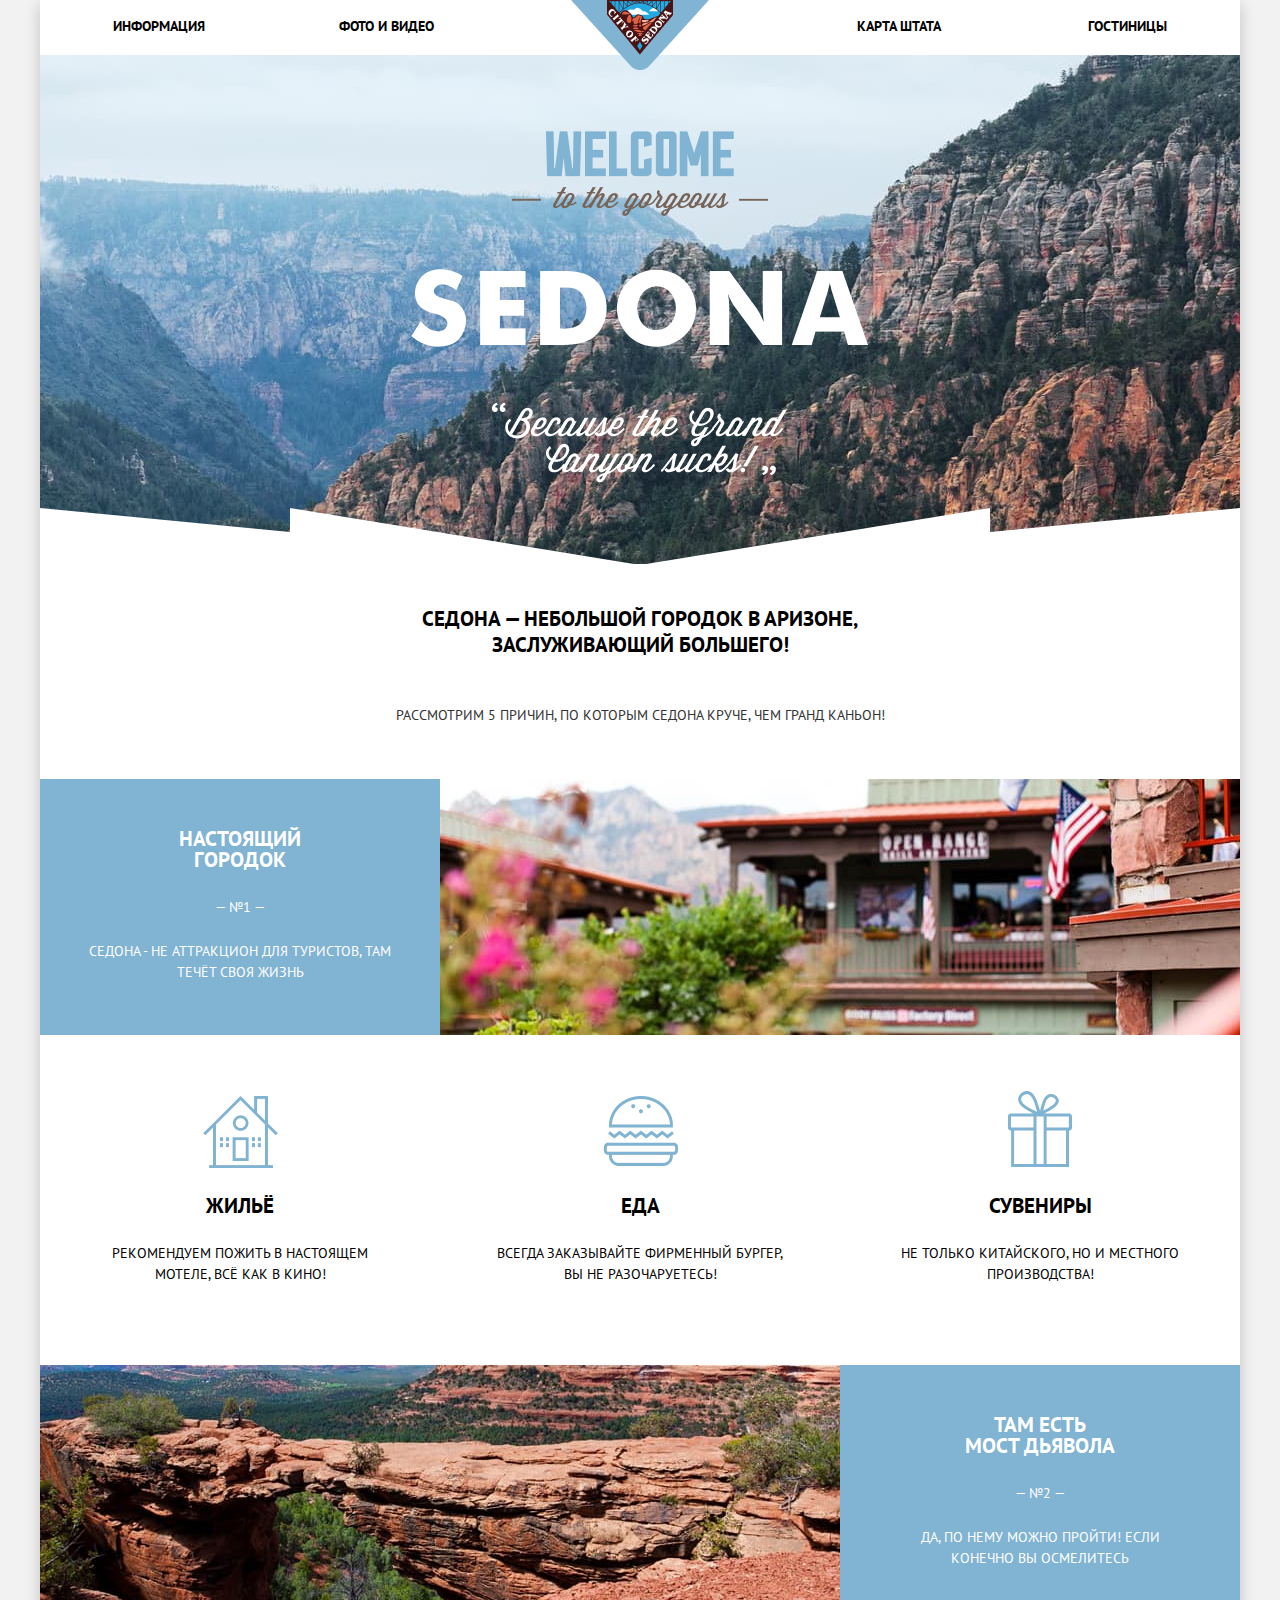
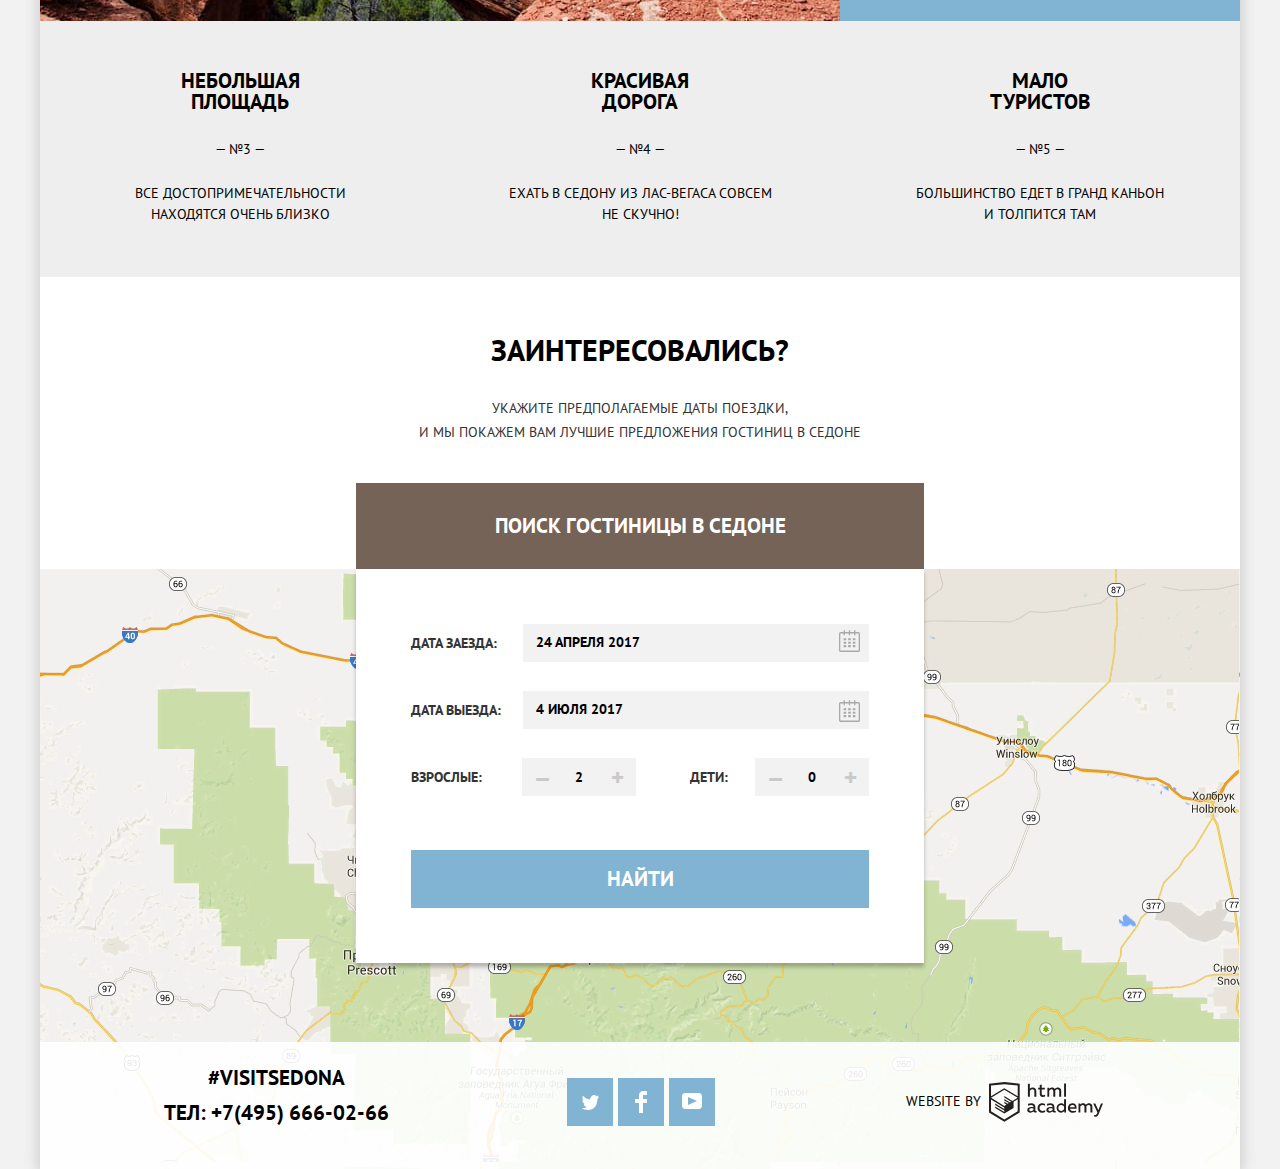
==== commit 1ca5ebae: "минифицировал  css and js" ====
--- a/index.html
+++ b/index.html
@@ -6,7 +6,7 @@
   <title>HTML Academy: Седона</title>
   <link href="https://fonts.googleapis.com/css2?family=PT+Sans:wght@400;700&display=swap" rel="stylesheet">
   <link href="css/normalize.css" rel="stylesheet">
-  <link href="css/style.css" rel="stylesheet">
+  <link href="css/style-min.css" rel="stylesheet">
 </head>
 
 <body class="page-body">
@@ -159,7 +159,7 @@
       </div>
     </footer>
   </div>
-  <script src="js/script.js"></script>
+  <script src="js/script-min.js"></script>
 </body>
 
 </html>
--- a/css/style-min.css
+++ b/css/style-min.css
@@ -0,0 +1 @@
+@-webkit-keyframes bounce{0%{-webkit-transform:translateY(-150px);transform:translateY(-150px)}70%{-webkit-transform:translateY(30px);transform:translateY(30px)}90%{-webkit-transform:translateY(-10px);transform:translateY(-10px)}to{-webkit-transform:translateY(0);transform:translateY(0)}}@keyframes bounce{0%{-webkit-transform:translateY(-150px);transform:translateY(-150px)}70%{-webkit-transform:translateY(30px);transform:translateY(30px)}90%{-webkit-transform:translateY(-10px);transform:translateY(-10px)}to{-webkit-transform:translateY(0);transform:translateY(0)}}.bar,.foo{color:red}:root{--basic-black: #000000;--basic-light-black: #333333;--basic-white: #ffffff;--basic-blue: #81b3d2;--basic-extra-blue: #81b3d3;--basic-light-blue: #669EC0;--basic-dark-blue: #5496BD;--basic-brown: #766357;--basic-light-brown: #604E43;--basic-extra-brown: #503E33;--basic-gray: #cacaca;--basic-extra-gray: #f2f2f2;--basic-dark-gray: #ebebeb;--basic-silver: #eeeeee;--basic-extra-silver: #e5e5e5}html{-webkit-box-sizing:border-box;box-sizing:border-box}*,::after,::before{-webkit-box-sizing:inherit;box-sizing:inherit}body{position:relative;min-width:1200px;margin:0;padding:0;font-family:"PT Sans",Arial,sans-serif;font-size:14px;line-height:21px;font-weight:400;color:var(--basic-black);background-color:var(--basic-extra-gray);text-transform:uppercase}a{text-decoration:none}img{max-width:100%;height:auto}.page{height:100%}.visually-hidden:not(:focus):not(:active),input[type=checkbox].visually-hidden,input[type=radio].visually-hidden{position:absolute;width:1px;height:1px;margin:-1px;border:0;padding:0;white-space:nowrap;-webkit-clip-path:inset(100%);clip-path:inset(100%);clip:rect(0 0 0 0);overflow:hidden}.logo{position:absolute;width:138px;height:70px;margin:0 auto;right:0;left:0}.wrapper-navigation{width:1055px;margin:0 auto}.page-menu-list{display:-webkit-box;display:-ms-flexbox;display:flex;-webkit-box-pack:justify;-ms-flex-pack:justify;justify-content:space-between;-ms-flex-wrap:wrap;flex-wrap:wrap;list-style:none;margin:0;padding:0}.page-menu-item{width:21%;padding:13px 0 16px}.page-menu-left{text-align:left}.page-menu-right{text-align:right}.page-menu-item:nth-child(3){margin-left:153px}.page-menu-item a{font-size:14px;line-height:26px;font-weight:700;color:var(--basic-black)}.page-menu-item a:focus,.page-menu-item a:hover{color:var(--basic-blue)}.page-menu-item a:active{color:rgba(0,0,0,.3)}.greeting{min-width:1200px;min-height:509px;background-color:var(--basic-blue);background-image:url(../img/img-shape.png),url(../img/title-welcome.png),url(../img/background-title.jpg);background-repeat:no-repeat;background-position:bottom -1px center,center 76px,center}.container-main{width:1200px;margin:0 auto;background-color:var(--basic-white);-webkit-box-shadow:0 5px 15px rgba(0,1,1,.2);box-shadow:0 5px 15px rgba(0,1,1,.2)}.reasons-list{display:-ms-grid;display:grid;-ms-grid-columns:400px 400px 400px;grid-template-columns:400px 400px 400px;-ms-grid-rows:minmax(256px,-webkit-max-content) minmax(330px,-webkit-max-content) minmax(256px,-webkit-max-content) minmax(256px,-webkit-max-content);-ms-grid-rows:minmax(256px,max-content) minmax(330px,max-content) minmax(256px,max-content) minmax(256px,max-content);grid-template-rows:minmax(256px,-webkit-max-content) minmax(330px,-webkit-max-content) minmax(256px,-webkit-max-content) minmax(256px,-webkit-max-content);grid-template-rows:minmax(256px,max-content) minmax(330px,max-content) minmax(256px,max-content) minmax(256px,max-content)}.reasons-list>:nth-child(1){-ms-grid-row:1;-ms-grid-column:1}.reasons-list>:nth-child(2){-ms-grid-row:1;-ms-grid-column:2}.reasons-list>:nth-child(3){-ms-grid-row:1;-ms-grid-column:3}.reasons-list>:nth-child(4){-ms-grid-row:2;-ms-grid-column:1}.reasons-list>:nth-child(5){-ms-grid-row:2;-ms-grid-column:2}.reasons-list>:nth-child(6){-ms-grid-row:2;-ms-grid-column:3}.reasons-list>:nth-child(7){-ms-grid-row:3;-ms-grid-column:1}.reasons-list>:nth-child(8){-ms-grid-row:3;-ms-grid-column:2}.reasons-list>:nth-child(9){-ms-grid-row:3;-ms-grid-column:3}.reasons-list>:nth-child(10){-ms-grid-row:4;-ms-grid-column:1}.reasons-list>:nth-child(11){-ms-grid-row:4;-ms-grid-column:2}.reasons-list>:nth-child(12){-ms-grid-row:4;-ms-grid-column:3}.image-block-rocks,.image-block-town{-ms-grid-column:2;-ms-grid-column-span:2;grid-column:2/4}.image-block-rocks{-ms-grid-column:1;grid-column:1/3}.reasons-text,.slogan{line-height:26px;text-align:center}.slogan{font-size:21px;font-weight:700;margin-top:42px;margin-bottom:44px;padding:0 370px}.reasons-text{font-size:14px;margin:0 0 51px;color:var(--basic-light-black)}.reason-list{margin:0;padding:0;list-style:none}.reason-title{margin:0 70px 27px;font-size:21px;line-height:21px;font-weight:700}.reason-item{text-align:center;padding:49px}.reason-item p{margin:23px 0 0}.reason-item-blue{width:400px;min-height:256px;color:var(--basic-white);background-color:var(--basic-blue)}.reason-item-white{width:400px;min-height:330px;padding-top:160px;padding-bottom:20px;color:var(--basic-black);background-color:var(--basic-white)}.reason-item-gray{width:400px;min-height:256px;color:var(--basic-black);background-color:var(--basic-silver)}.img-sedona{width:800px;height:256px;background-color:var(--basic-brown);background-image:url(../img/background-town.jpg)}.reason-food,.reason-gift,.reason-house{background-image:url(../img/icon-food.png);background-repeat:no-repeat;background-position:center 61px}.reason-gift,.reason-house{background-image:url(../img/icon-house.png)}.reason-gift{background-image:url(../img/icon-gift.png);background-position:center 55px}.img-bridge{width:800px;height:256px;background-color:var(--basic-brown);background-image:url(../img/background-bridge.jpg)}.title-big{margin-top:61px;margin-bottom:34px;font-size:30px;line-height:24px;font-weight:700;color:var(--basic-black);text-align:center}.open-for-block{position:relative;min-height:125px}.form-container{position:absolute;left:0;right:0;width:568px;padding:55px;background-color:var(--basic-white);margin:0 auto;-webkit-box-shadow:0 4px 4px 0 rgba(0,0,0,.25);box-shadow:0 4px 4px 0 rgba(0,0,0,.25)}.modal-hidden{display:none}.modal-open{display:block;-webkit-animation:bounce .6s;animation:bounce .6s}.search-house-info{margin-top:0;margin-bottom:39px;font-size:14px;line-height:24px;font-weight:400;color:var(--basic-light-black);text-align:center}.wrapper-text{padding:0 340px}.button{font:inherit;font-weight:700;text-align:center;color:var(--basic-white);vertical-align:middle;text-transform:uppercase;border:0;cursor:pointer}.button-open-form{display:block;width:568px;min-height:86px;margin:0 auto;padding:30px 135px;font-size:21px;line-height:26px;background-color:var(--basic-brown)}.button-open-form:focus,.button-open-form:hover{background-color:var(--basic-light-brown)}.button-open-form:active{background-color:var(--basic-extra-brown);color:rgba(255,255,255,.3)}.input-date{min-height:38px;width:346px;padding:4px 38px 6px 13px;margin-left:15px;background-color:var(--basic-extra-gray);background-repeat:no-repeat;background-position:right 10px top 7px;border:0;text-transform:uppercase;font-size:14px;font-weight:700}input::-webkit-input-placeholder{color:var(--basic-black);font-size:14px;font-weight:700}input::-moz-placeholder{color:var(--basic-black);font-size:14px;font-weight:700}input:-ms-input-placeholder,input::-ms-input-placeholder{color:var(--basic-black);font-size:14px;font-weight:700}input::placeholder{color:var(--basic-black);font-size:14px;font-weight:700}.calendar-arrival,.calendar-departure{width:21px;height:23px;border:0;background-color:transparent;background-image:url(../img/calendar.svg);background-repeat:no-repeat;cursor:pointer;position:absolute;right:64px;top:60px}.calendar-arrival:active,.calendar-arrival:hover,.calendar-departure:active,.calendar-departure:hover{width:21px;height:23px;border:0;background-image:url(../img/calendar-black.svg);background-repeat:no-repeat;cursor:pointer}.calendar-arrival:active,.calendar-departure:active{background-image:url(../img/calendar-blue.svg)}.calendar-departure{top:130px}.input-number{background-color:var(--basic-extra-gray);border:0;width:38px;height:38px;text-align:center}.wrapper-amount{display:-webkit-box;display:-ms-flexbox;display:flex;-webkit-box-pack:justify;-ms-flex-pack:justify;justify-content:space-between;margin-bottom:25px}.amount-left,.amount-right{width:225px}.amount-right{padding-left:46px}.button-add,.button-subtract{width:38px;height:38px;background-color:var(--basic-extra-gray);color:var(--basic-gray)}.button-add{font-size:25px}.button-subtract{font-size:29px;padding:0 11px}.button-add:hover,.button-subtract:hover{color:var(--basic-black)}.button-add:focus,.button-subtract:active{color:var(--basic-blue)}.search-house-item{display:-webkit-box;display:-ms-flexbox;display:flex;-webkit-box-align:center;-ms-flex-align:center;align-items:center;margin-bottom:29px;font-size:14px;line-height:26px;font-weight:700;color:var(--basic-light-black)}.search-house-item label{-webkit-box-flex:1;-ms-flex-positive:1;flex-grow:1}.search-house-item input:hover{background-color:var(--basic-dark-gray)}.search-house-item input:active,.search-house-item input:focus{background-color:var(--basic-white)}.button-search{width:458px;min-height:58px;font-size:21px;line-height:26px;background-color:var(--basic-blue)}.button-search:hover{background-color:var(--basic-light-blue)}.button-search:active{background-color:var(--basic-dark-blue);color:rgba(255,255,255,.3)}.map-block{width:1200px;min-height:594px;background-color:var(--basic-gray);background-image:url(../img/background-map.png)}.footer{min-width:1200px;color:var(--basic-black)}.index-footer{position:absolute;bottom:0;z-index:2;background-color:rgba(255,255,255,.9)}.footer-right{display:-webkit-box;display:-ms-flexbox;display:flex;-ms-flex-wrap:wrap;flex-wrap:wrap;-webkit-box-pack:center;-ms-flex-pack:center;justify-content:center;-webkit-box-align:center;-ms-flex-align:center;align-items:center;width:235px;margin-top:16px;margin-right:18px}.subtitle{font-size:21px;line-height:26px;font-weight:700}.social-list{position:relative;display:-webkit-box;display:-ms-flexbox;display:flex;-ms-flex-wrap:wrap;flex-wrap:wrap;-webkit-box-pack:center;-ms-flex-pack:center;justify-content:center;width:185px;margin-top:13px;margin-right:13px;padding:0;list-style:none}.social-item{margin-right:5px}.social-button{display:-webkit-box;display:-ms-flexbox;display:flex;-webkit-box-align:center;-ms-flex-align:center;align-items:center;-webkit-box-pack:center;-ms-flex-pack:center;justify-content:center;width:46px;height:48px;padding:15px;background-color:var(--basic-blue)}.social-twitter::after{left:28px;top:12px;background-image:url(../img/icon-twitter.svg)}.social-facebook::after,.social-twitter::after,.social-youtube::after{content:"";position:absolute;width:23px;height:23px;background-repeat:no-repeat;background-position:center;cursor:pointer}.social-facebook::after{left:79px;top:12px;background-image:url(../img/icon-fb.svg)}.social-youtube::after{right:32px;top:11px;background-image:url(../img/icon-youtube.svg)}.social-button:focus,.social-button:hover{background-color:var(--basic-light-blue)}.social-button:active{background-color:var(--basic-dark-blue)}.social-facebook:active::after,.social-twitter:active::after,.social-youtube:active::after{opacity:.5}.website{background-image:url(../img/logo-htmlacademy-black.svg);width:115px;height:41px;margin-left:8px}.website:focus,.website:hover{background-image:url(../img/logo-htmlacademy-blue.svg)}.website:active{background-image:url(../img/logo-htmlacademy-black.svg);opacity:.5}.wrapper{width:1055px;margin:0 auto}.wrapper-footer{display:-webkit-box;display:-ms-flexbox;display:flex;-ms-flex-wrap:wrap;flex-wrap:wrap;-webkit-box-pack:justify;-ms-flex-pack:justify;justify-content:space-between;-webkit-box-align:start;-ms-flex-align:start;align-items:flex-start;width:1000px;margin:0 auto;padding-top:23px;min-height:127px}.wrapper-out{border-bottom:1px solid var(--basic-silver)}.wrapper-info{text-align:center;width:272px}.form-filter-search{display:-webkit-box;display:-ms-flexbox;display:flex;-ms-flex-wrap:wrap;flex-wrap:wrap;-webkit-box-align:start;-ms-flex-align:start;align-items:flex-start}.filter-form{min-height:217px;padding:27px;color:var(--basic-white);background-image:url(../img/background-filter.jpg);background-repeat:no-repeat;background-color:var(--basic-brown);background-size:cover}.filter-form legend{font-size:16px;line-height:21px;font-weight:700;color:var(--basic-white)}.filter-form fieldset{padding:0;border:0;margin:0 117px 0 0}.infrastructure-list{list-style:none;margin:0;padding:0}.infrastructure-item{padding-top:25px}.filters-item{padding-left:41px}.filters-item label{position:relative;display:block}.filter-input-checkbox+label,.filter-input-checkbox+label::before{cursor:pointer}.filter-input-checkbox+label::before,.filter-input-checkbox+label:hover::before{content:"";position:absolute;left:-41px;top:-2px;width:23px;height:23px;border:2px solid var(--basic-white);border-radius:3px}.filter-input-checkbox:focus+label::before{outline:2px solid var(--basic-blue)}.filter-input-checkbox:disabled+label::before,.filter-input-checkbox:disabled+label:hover::before{opacity:.4}.filter-input-checkbox:checked+label::after{cursor:pointer}.filter-input-checkbox:checked+label::after,.filter-input-checkbox:checked+label:hover::after{content:"";position:absolute;top:0;left:-36px;width:20px;height:11px;border-left:4px solid var(--basic-white);border-bottom:4px solid var(--basic-white);-webkit-transform:rotate(-45deg);-ms-transform:rotate(-45deg);transform:rotate(-45deg)}.housing-list{list-style:none;margin:0;padding:0}.housing-item{padding-top:25px}.filter-range{display:block;width:315px;height:160px;margin-left:auto;color:var(--basic-white);text-transform:uppercase}.filter-range-title{margin-bottom:9px;font-weight:600;font-size:16px;line-height:21px}.price-controls{position:relative;height:36px;margin-bottom:21px;font-size:0;border:2px solid var(--basic-white);border-radius:2px}.price-controls::after{content:"";position:absolute;top:50%;left:50%;width:2px;height:22px;background:var(--basic-white);-webkit-transform:translate(-50%,-50%);-ms-transform:translate(-50%,-50%);transform:translate(-50%,-50%)}.price-controls label{display:inline-block;font-size:14px;line-height:30px;vertical-align:top;cursor:pointer}.price-controls .min-price{padding-left:62px}.price-controls .max-price{padding-left:76px}.price-controls input{width:50px;margin:0;color:inherit;font:inherit;background:0 0;border:0}.range-controls{position:relative;margin-bottom:32px}.range-controls .scale{height:2px;background:rgba(255,255,255,.3)}.range-controls .bar{width:80%;height:2px;background:var(--basic-white)}.range-toggle{position:absolute;top:-8px;width:4px;height:4px;background:var(--basic-dark-gray);border:9px solid var(--basic-white);border-radius:50%;-webkit-box-shadow:0 2px 1px 0 rgba(0,1,1,.2);box-shadow:0 2px 1px 0 rgba(0,1,1,.2);cursor:pointer}.range-toggle:hover{border:10px solid var(--basic-white);width:4px;height:4px}.range-toggle-min{left:0}.range-toggle-max{left:80%}.button-filter{display:block;margin-left:81px;padding:6px 35px;background-color:transparent;border:2px solid var(--basic-white)}.button-filter:focus,.button-filter:hover{background-color:var(--basic-white);color:var(--basic-black)}.sorting,.sorting-list{display:-webkit-box;display:-ms-flexbox;display:flex;-ms-flex-wrap:wrap;flex-wrap:wrap}.sorting{-webkit-box-align:center;-ms-flex-align:center;align-items:center;margin-top:28px;margin-bottom:31px}.sorting-list{width:354px;margin:0 0 0 49px;padding:0;-webkit-box-pack:justify;-ms-flex-pack:justify;justify-content:space-between;list-style:none}.sorting-item{font-size:12px;line-height:18px}.sorting-item a{color:rgba(0,0,0,.3);border-bottom:1px dotted var(--basic-blue)}.sorting-item a:focus{color:var(--basic-blue);border-bottom:none}.sorting-item a:hover{color:var(--basic-blue)}.sorting-item a:active{color:var(--basic-black);border-bottom:none}.arrow{color:var(--basic-gray)}.arrow:focus,.arrow:hover{color:var(--basic-black)}.arrow:active{color:var(--basic-blue)}.direction{display:-webkit-box;display:-ms-flexbox;display:flex;-ms-flex-wrap:wrap;flex-wrap:wrap;padding-top:8px;margin:0 0 0 auto;list-style:none}.direction a{margin-left:7px}.house-list{list-style:none;margin:0;padding:0}.column,.wrapper-house-item{display:-webkit-box;display:-ms-flexbox;display:flex}.wrapper-house-item{-webkit-box-orient:vertical;-webkit-box-direction:normal;-ms-flex-direction:column;flex-direction:column;-webkit-box-pack:justify;-ms-flex-pack:justify;justify-content:space-between}.column{-ms-flex-wrap:wrap;flex-wrap:wrap}.column-left{-webkit-box-orient:vertical;-webkit-box-direction:normal;-ms-flex-direction:column;flex-direction:column;margin-right:6px}.column-left,.column-right,.house-item{display:-webkit-box;display:-ms-flexbox;display:flex;-ms-flex-wrap:wrap;flex-wrap:wrap}.column-right{-webkit-box-orient:vertical;-webkit-box-direction:normal;-ms-flex-direction:column;flex-direction:column}.house-item{margin-bottom:6px;padding-top:24px;padding-bottom:25px}.house-item img{height:90px;margin-top:3px;margin-right:30px}.small-title{margin:0 0 6px}.small-title a,.telephone a{font-size:21px;line-height:26px;font-weight:700;color:var(--basic-black)}.small-title a:focus,.small-title a:hover{color:var(--basic-blue)}.small-title a:active{color:rgba(0,0,0,.3)}.button-more,.button-order{background-color:var(--basic-blue);margin-top:14px;padding:3px 17px}.button-more:hover{background-color:var(--basic-light-blue)}.button-more:active{background-color:var(--basic-dark-blue);color:rgba(255,255,255,.3)}.button-order{background-color:var(--basic-brown);margin-top:15px}.button-order:hover{background-color:var(--basic-light-brown)}.button-order:active{background-color:var(--basic-extra-brown);color:rgba(255,255,255,.3)}.star-list{display:-webkit-box;display:-ms-flexbox;display:flex;list-style:none;margin:0;padding:0}.star-item{width:19px;height:17px;margin-left:4px;margin-top:3px;background-image:url(../img/star.png);background-repeat:no-repeat}.raiting-info{display:-webkit-box;display:-ms-flexbox;display:flex;-webkit-box-orient:vertical;-webkit-box-direction:normal;-ms-flex-direction:column;flex-direction:column;-webkit-box-align:end;-ms-flex-align:end;align-items:flex-end;-webkit-box-pack:justify;-ms-flex-pack:justify;justify-content:space-between;margin-left:auto}.raiting{display:inline-block;min-width:110px;min-height:27px;line-height:27px;vertical-align:middle;text-align:center;background-color:var(--basic-extra-gray)}.telephone{margin:9px 0 0}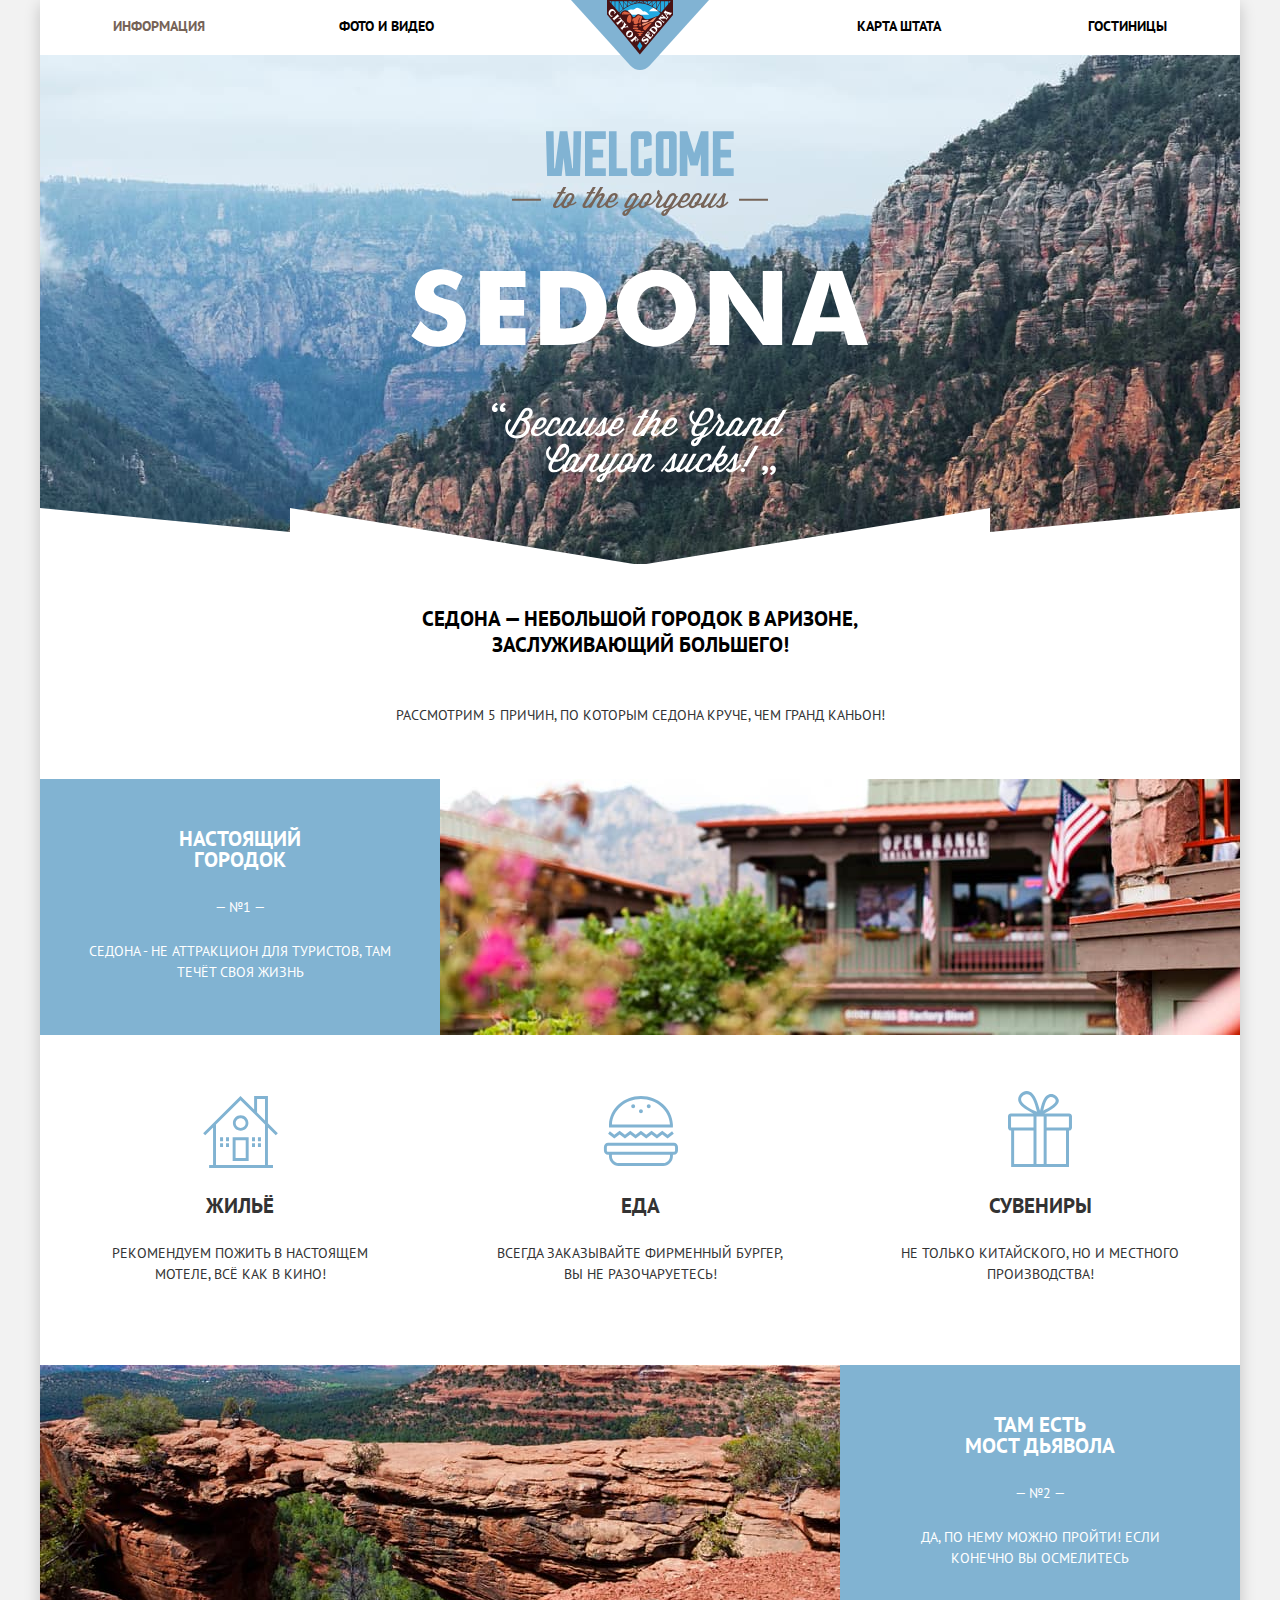
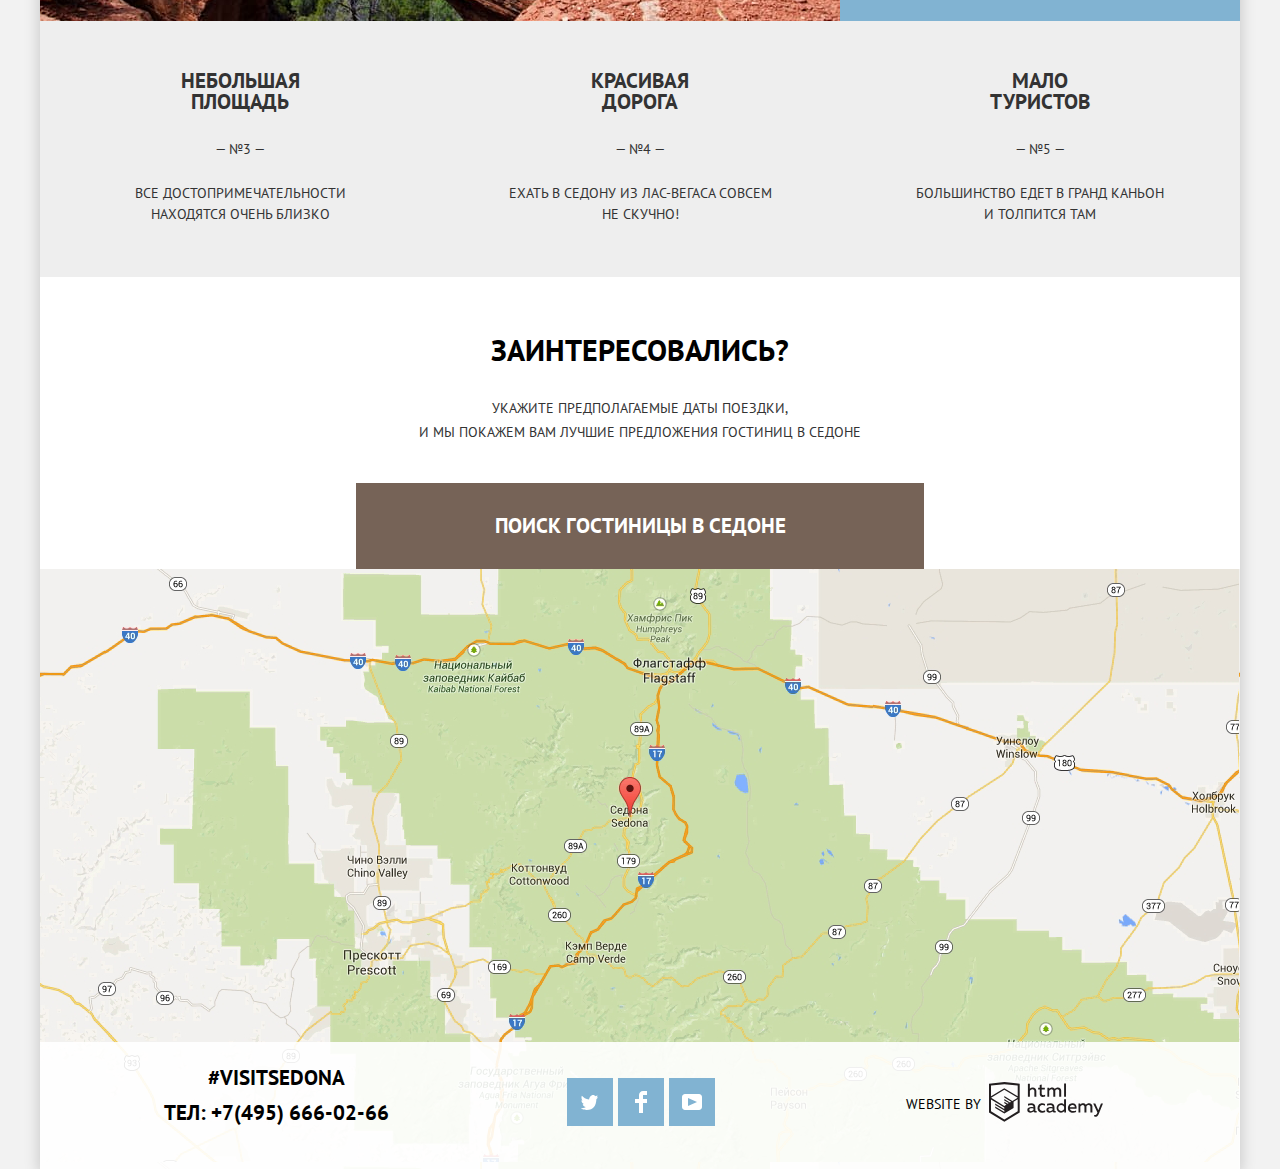
==== commit bb5e41d5: "правки" ====
--- a/index.html
+++ b/index.html
@@ -15,10 +15,10 @@
       <nav class="page-nav">
         <div class="wrapper-navigation">
           <a class="logo">
-            <img src="img/logo-index.png" width="138" height="70" alt="Логотип Sedona">
+            <img src="img/logo-index.svg" width="138" height="70" alt="Логотип Sedona">
           </a>
           <ul class="page-menu-list">
-            <li class="page-menu-item page-menu-left ">
+            <li class="page-menu-item page-menu-left menu-item-current">
               <a href="blank.html">Информация</a>
             </li>
             <li class="page-menu-item page-menu-left">
@@ -97,25 +97,25 @@
             <div class="search-house-item input-arrival-date">
               <label for="arrival-date">Дата заезда:</label>
               <input class="input-date" placeholder="24 апреля 2017" id="arrival-date" type="text" name="arrival" required>
-              <button type="button" class="calendar-arrival"></button>
+              <button type="button" class="calendar-arrival" aria-label="Выбрать дату прибытия"></button>
             </div>
             <div class="search-house-item input-departure-date">
               <label for="departure-date">Дата выезда:</label>
               <input class="input-date" placeholder="4 июля 2017" id="departure-date" type="text" name="departure" required>
-              <button type="button" class="calendar-departure"></button>
+              <button type="button" class="calendar-departure" aria-label="Выбрать дату отбытия"></button>
             </div>
             <div class="wrapper-amount">
               <div class="search-house-item amount-left">
                 <label for="adults">Взрослые:</label>
-                <button type="button" class="button button-subtract">&#8211;</button>
+                <button type="button" class="button button-subtract" aria-label="уменьшить количество взрослых">&#8211;</button>
                 <input class="input-number" placeholder="2" id="adults" type="text" name="adults-number" required>
-                <button type="button" class="button button-add">+</button>
+                <button type="button" class="button button-add" aria-label="увеличить количество взрослых">+</button>
               </div>
               <div class="search-house-item amount-right">
                 <label for="childs">Дети:</label>
-                <button type="button" class="button button-subtract">&#8211;</button>
+                <button type="button" class="button button-subtract" aria-label="уменьшить количество детей">&#8211;</button>
                 <input class="input-number" placeholder="0" id="childs" type="text" name="childs-number" required>
-                <button type="button" class="button button-add">+</button>
+                <button type="button" class="button button-add" aria-label="увеличить количество детей">+</button>
               </div>
             </div>
             <button class="button button-search" type="submit">Найти</button>
@@ -138,22 +138,27 @@
         <ul class="social-list">
           <li class="social-item">
             <a class="social-button social-twitter" href="http://twitter.com">
+              <span class="visually-hidden">Мы в Twitter</span>
             </a>
           </li>
           <li class="social-item">
             <a class="social-button social-facebook" href="http://facebook.com">
+              <span class="visually-hidden">Мы в Facebook</span>
             </a>
           </li>
           <li class="social-item">
             <a class="social-button social-youtube" href="https://youtube.com">
+              <span class="visually-hidden">Мы на Youtube</span>
             </a>
           </li>
         </ul>
         <div class="footer-right">
           <span>Website by</span>
-          <a href="https://htmlacademy.ru">
+          <a href="https://htmlacademy.ru/intensive/htmlcss" class="website-wrap">
             <span class="visually-hidden">HTML Academy</span>
-            <div class="website"></div>
+            <img class="website website-black" src="img/logo-htmlacademy-black.svg" width="115" height="41" alt="перейти на сайт HTML Academy">
+            <img class="website website-hover" src="img/logo-htmlacademy-blue.svg" width="115" height="41" alt="перейти на сайт HTML Academy">
+            <img class="website website-active" src="img/logo-htmlacademy-gray.svg" width="115" height="41" alt="перейти на сайт HTML Academy">
           </a>
         </div>
       </div>
--- a/css/style-min.css
+++ b/css/style-min.css
@@ -1 +1 @@
-@-webkit-keyframes bounce{0%{-webkit-transform:translateY(-150px);transform:translateY(-150px)}70%{-webkit-transform:translateY(30px);transform:translateY(30px)}90%{-webkit-transform:translateY(-10px);transform:translateY(-10px)}to{-webkit-transform:translateY(0);transform:translateY(0)}}@keyframes bounce{0%{-webkit-transform:translateY(-150px);transform:translateY(-150px)}70%{-webkit-transform:translateY(30px);transform:translateY(30px)}90%{-webkit-transform:translateY(-10px);transform:translateY(-10px)}to{-webkit-transform:translateY(0);transform:translateY(0)}}.bar,.foo{color:red}:root{--basic-black: #000000;--basic-light-black: #333333;--basic-white: #ffffff;--basic-blue: #81b3d2;--basic-extra-blue: #81b3d3;--basic-light-blue: #669EC0;--basic-dark-blue: #5496BD;--basic-brown: #766357;--basic-light-brown: #604E43;--basic-extra-brown: #503E33;--basic-gray: #cacaca;--basic-extra-gray: #f2f2f2;--basic-dark-gray: #ebebeb;--basic-silver: #eeeeee;--basic-extra-silver: #e5e5e5}html{-webkit-box-sizing:border-box;box-sizing:border-box}*,::after,::before{-webkit-box-sizing:inherit;box-sizing:inherit}body{position:relative;min-width:1200px;margin:0;padding:0;font-family:"PT Sans",Arial,sans-serif;font-size:14px;line-height:21px;font-weight:400;color:var(--basic-black);background-color:var(--basic-extra-gray);text-transform:uppercase}a{text-decoration:none}img{max-width:100%;height:auto}.page{height:100%}.visually-hidden:not(:focus):not(:active),input[type=checkbox].visually-hidden,input[type=radio].visually-hidden{position:absolute;width:1px;height:1px;margin:-1px;border:0;padding:0;white-space:nowrap;-webkit-clip-path:inset(100%);clip-path:inset(100%);clip:rect(0 0 0 0);overflow:hidden}.logo{position:absolute;width:138px;height:70px;margin:0 auto;right:0;left:0}.wrapper-navigation{width:1055px;margin:0 auto}.page-menu-list{display:-webkit-box;display:-ms-flexbox;display:flex;-webkit-box-pack:justify;-ms-flex-pack:justify;justify-content:space-between;-ms-flex-wrap:wrap;flex-wrap:wrap;list-style:none;margin:0;padding:0}.page-menu-item{width:21%;padding:13px 0 16px}.page-menu-left{text-align:left}.page-menu-right{text-align:right}.page-menu-item:nth-child(3){margin-left:153px}.page-menu-item a{font-size:14px;line-height:26px;font-weight:700;color:var(--basic-black)}.page-menu-item a:focus,.page-menu-item a:hover{color:var(--basic-blue)}.page-menu-item a:active{color:rgba(0,0,0,.3)}.greeting{min-width:1200px;min-height:509px;background-color:var(--basic-blue);background-image:url(../img/img-shape.png),url(../img/title-welcome.png),url(../img/background-title.jpg);background-repeat:no-repeat;background-position:bottom -1px center,center 76px,center}.container-main{width:1200px;margin:0 auto;background-color:var(--basic-white);-webkit-box-shadow:0 5px 15px rgba(0,1,1,.2);box-shadow:0 5px 15px rgba(0,1,1,.2)}.reasons-list{display:-ms-grid;display:grid;-ms-grid-columns:400px 400px 400px;grid-template-columns:400px 400px 400px;-ms-grid-rows:minmax(256px,-webkit-max-content) minmax(330px,-webkit-max-content) minmax(256px,-webkit-max-content) minmax(256px,-webkit-max-content);-ms-grid-rows:minmax(256px,max-content) minmax(330px,max-content) minmax(256px,max-content) minmax(256px,max-content);grid-template-rows:minmax(256px,-webkit-max-content) minmax(330px,-webkit-max-content) minmax(256px,-webkit-max-content) minmax(256px,-webkit-max-content);grid-template-rows:minmax(256px,max-content) minmax(330px,max-content) minmax(256px,max-content) minmax(256px,max-content)}.reasons-list>:nth-child(1){-ms-grid-row:1;-ms-grid-column:1}.reasons-list>:nth-child(2){-ms-grid-row:1;-ms-grid-column:2}.reasons-list>:nth-child(3){-ms-grid-row:1;-ms-grid-column:3}.reasons-list>:nth-child(4){-ms-grid-row:2;-ms-grid-column:1}.reasons-list>:nth-child(5){-ms-grid-row:2;-ms-grid-column:2}.reasons-list>:nth-child(6){-ms-grid-row:2;-ms-grid-column:3}.reasons-list>:nth-child(7){-ms-grid-row:3;-ms-grid-column:1}.reasons-list>:nth-child(8){-ms-grid-row:3;-ms-grid-column:2}.reasons-list>:nth-child(9){-ms-grid-row:3;-ms-grid-column:3}.reasons-list>:nth-child(10){-ms-grid-row:4;-ms-grid-column:1}.reasons-list>:nth-child(11){-ms-grid-row:4;-ms-grid-column:2}.reasons-list>:nth-child(12){-ms-grid-row:4;-ms-grid-column:3}.image-block-rocks,.image-block-town{-ms-grid-column:2;-ms-grid-column-span:2;grid-column:2/4}.image-block-rocks{-ms-grid-column:1;grid-column:1/3}.reasons-text,.slogan{line-height:26px;text-align:center}.slogan{font-size:21px;font-weight:700;margin-top:42px;margin-bottom:44px;padding:0 370px}.reasons-text{font-size:14px;margin:0 0 51px;color:var(--basic-light-black)}.reason-list{margin:0;padding:0;list-style:none}.reason-title{margin:0 70px 27px;font-size:21px;line-height:21px;font-weight:700}.reason-item{text-align:center;padding:49px}.reason-item p{margin:23px 0 0}.reason-item-blue{width:400px;min-height:256px;color:var(--basic-white);background-color:var(--basic-blue)}.reason-item-white{width:400px;min-height:330px;padding-top:160px;padding-bottom:20px;color:var(--basic-black);background-color:var(--basic-white)}.reason-item-gray{width:400px;min-height:256px;color:var(--basic-black);background-color:var(--basic-silver)}.img-sedona{width:800px;height:256px;background-color:var(--basic-brown);background-image:url(../img/background-town.jpg)}.reason-food,.reason-gift,.reason-house{background-image:url(../img/icon-food.png);background-repeat:no-repeat;background-position:center 61px}.reason-gift,.reason-house{background-image:url(../img/icon-house.png)}.reason-gift{background-image:url(../img/icon-gift.png);background-position:center 55px}.img-bridge{width:800px;height:256px;background-color:var(--basic-brown);background-image:url(../img/background-bridge.jpg)}.title-big{margin-top:61px;margin-bottom:34px;font-size:30px;line-height:24px;font-weight:700;color:var(--basic-black);text-align:center}.open-for-block{position:relative;min-height:125px}.form-container{position:absolute;left:0;right:0;width:568px;padding:55px;background-color:var(--basic-white);margin:0 auto;-webkit-box-shadow:0 4px 4px 0 rgba(0,0,0,.25);box-shadow:0 4px 4px 0 rgba(0,0,0,.25)}.modal-hidden{display:none}.modal-open{display:block;-webkit-animation:bounce .6s;animation:bounce .6s}.search-house-info{margin-top:0;margin-bottom:39px;font-size:14px;line-height:24px;font-weight:400;color:var(--basic-light-black);text-align:center}.wrapper-text{padding:0 340px}.button{font:inherit;font-weight:700;text-align:center;color:var(--basic-white);vertical-align:middle;text-transform:uppercase;border:0;cursor:pointer}.button-open-form{display:block;width:568px;min-height:86px;margin:0 auto;padding:30px 135px;font-size:21px;line-height:26px;background-color:var(--basic-brown)}.button-open-form:focus,.button-open-form:hover{background-color:var(--basic-light-brown)}.button-open-form:active{background-color:var(--basic-extra-brown);color:rgba(255,255,255,.3)}.input-date{min-height:38px;width:346px;padding:4px 38px 6px 13px;margin-left:15px;background-color:var(--basic-extra-gray);background-repeat:no-repeat;background-position:right 10px top 7px;border:0;text-transform:uppercase;font-size:14px;font-weight:700}input::-webkit-input-placeholder{color:var(--basic-black);font-size:14px;font-weight:700}input::-moz-placeholder{color:var(--basic-black);font-size:14px;font-weight:700}input:-ms-input-placeholder,input::-ms-input-placeholder{color:var(--basic-black);font-size:14px;font-weight:700}input::placeholder{color:var(--basic-black);font-size:14px;font-weight:700}.calendar-arrival,.calendar-departure{width:21px;height:23px;border:0;background-color:transparent;background-image:url(../img/calendar.svg);background-repeat:no-repeat;cursor:pointer;position:absolute;right:64px;top:60px}.calendar-arrival:active,.calendar-arrival:hover,.calendar-departure:active,.calendar-departure:hover{width:21px;height:23px;border:0;background-image:url(../img/calendar-black.svg);background-repeat:no-repeat;cursor:pointer}.calendar-arrival:active,.calendar-departure:active{background-image:url(../img/calendar-blue.svg)}.calendar-departure{top:130px}.input-number{background-color:var(--basic-extra-gray);border:0;width:38px;height:38px;text-align:center}.wrapper-amount{display:-webkit-box;display:-ms-flexbox;display:flex;-webkit-box-pack:justify;-ms-flex-pack:justify;justify-content:space-between;margin-bottom:25px}.amount-left,.amount-right{width:225px}.amount-right{padding-left:46px}.button-add,.button-subtract{width:38px;height:38px;background-color:var(--basic-extra-gray);color:var(--basic-gray)}.button-add{font-size:25px}.button-subtract{font-size:29px;padding:0 11px}.button-add:hover,.button-subtract:hover{color:var(--basic-black)}.button-add:focus,.button-subtract:active{color:var(--basic-blue)}.search-house-item{display:-webkit-box;display:-ms-flexbox;display:flex;-webkit-box-align:center;-ms-flex-align:center;align-items:center;margin-bottom:29px;font-size:14px;line-height:26px;font-weight:700;color:var(--basic-light-black)}.search-house-item label{-webkit-box-flex:1;-ms-flex-positive:1;flex-grow:1}.search-house-item input:hover{background-color:var(--basic-dark-gray)}.search-house-item input:active,.search-house-item input:focus{background-color:var(--basic-white)}.button-search{width:458px;min-height:58px;font-size:21px;line-height:26px;background-color:var(--basic-blue)}.button-search:hover{background-color:var(--basic-light-blue)}.button-search:active{background-color:var(--basic-dark-blue);color:rgba(255,255,255,.3)}.map-block{width:1200px;min-height:594px;background-color:var(--basic-gray);background-image:url(../img/background-map.png)}.footer{min-width:1200px;color:var(--basic-black)}.index-footer{position:absolute;bottom:0;z-index:2;background-color:rgba(255,255,255,.9)}.footer-right{display:-webkit-box;display:-ms-flexbox;display:flex;-ms-flex-wrap:wrap;flex-wrap:wrap;-webkit-box-pack:center;-ms-flex-pack:center;justify-content:center;-webkit-box-align:center;-ms-flex-align:center;align-items:center;width:235px;margin-top:16px;margin-right:18px}.subtitle{font-size:21px;line-height:26px;font-weight:700}.social-list{position:relative;display:-webkit-box;display:-ms-flexbox;display:flex;-ms-flex-wrap:wrap;flex-wrap:wrap;-webkit-box-pack:center;-ms-flex-pack:center;justify-content:center;width:185px;margin-top:13px;margin-right:13px;padding:0;list-style:none}.social-item{margin-right:5px}.social-button{display:-webkit-box;display:-ms-flexbox;display:flex;-webkit-box-align:center;-ms-flex-align:center;align-items:center;-webkit-box-pack:center;-ms-flex-pack:center;justify-content:center;width:46px;height:48px;padding:15px;background-color:var(--basic-blue)}.social-twitter::after{left:28px;top:12px;background-image:url(../img/icon-twitter.svg)}.social-facebook::after,.social-twitter::after,.social-youtube::after{content:"";position:absolute;width:23px;height:23px;background-repeat:no-repeat;background-position:center;cursor:pointer}.social-facebook::after{left:79px;top:12px;background-image:url(../img/icon-fb.svg)}.social-youtube::after{right:32px;top:11px;background-image:url(../img/icon-youtube.svg)}.social-button:focus,.social-button:hover{background-color:var(--basic-light-blue)}.social-button:active{background-color:var(--basic-dark-blue)}.social-facebook:active::after,.social-twitter:active::after,.social-youtube:active::after{opacity:.5}.website{background-image:url(../img/logo-htmlacademy-black.svg);width:115px;height:41px;margin-left:8px}.website:focus,.website:hover{background-image:url(../img/logo-htmlacademy-blue.svg)}.website:active{background-image:url(../img/logo-htmlacademy-black.svg);opacity:.5}.wrapper{width:1055px;margin:0 auto}.wrapper-footer{display:-webkit-box;display:-ms-flexbox;display:flex;-ms-flex-wrap:wrap;flex-wrap:wrap;-webkit-box-pack:justify;-ms-flex-pack:justify;justify-content:space-between;-webkit-box-align:start;-ms-flex-align:start;align-items:flex-start;width:1000px;margin:0 auto;padding-top:23px;min-height:127px}.wrapper-out{border-bottom:1px solid var(--basic-silver)}.wrapper-info{text-align:center;width:272px}.form-filter-search{display:-webkit-box;display:-ms-flexbox;display:flex;-ms-flex-wrap:wrap;flex-wrap:wrap;-webkit-box-align:start;-ms-flex-align:start;align-items:flex-start}.filter-form{min-height:217px;padding:27px;color:var(--basic-white);background-image:url(../img/background-filter.jpg);background-repeat:no-repeat;background-color:var(--basic-brown);background-size:cover}.filter-form legend{font-size:16px;line-height:21px;font-weight:700;color:var(--basic-white)}.filter-form fieldset{padding:0;border:0;margin:0 117px 0 0}.infrastructure-list{list-style:none;margin:0;padding:0}.infrastructure-item{padding-top:25px}.filters-item{padding-left:41px}.filters-item label{position:relative;display:block}.filter-input-checkbox+label,.filter-input-checkbox+label::before{cursor:pointer}.filter-input-checkbox+label::before,.filter-input-checkbox+label:hover::before{content:"";position:absolute;left:-41px;top:-2px;width:23px;height:23px;border:2px solid var(--basic-white);border-radius:3px}.filter-input-checkbox:focus+label::before{outline:2px solid var(--basic-blue)}.filter-input-checkbox:disabled+label::before,.filter-input-checkbox:disabled+label:hover::before{opacity:.4}.filter-input-checkbox:checked+label::after{cursor:pointer}.filter-input-checkbox:checked+label::after,.filter-input-checkbox:checked+label:hover::after{content:"";position:absolute;top:0;left:-36px;width:20px;height:11px;border-left:4px solid var(--basic-white);border-bottom:4px solid var(--basic-white);-webkit-transform:rotate(-45deg);-ms-transform:rotate(-45deg);transform:rotate(-45deg)}.housing-list{list-style:none;margin:0;padding:0}.housing-item{padding-top:25px}.filter-range{display:block;width:315px;height:160px;margin-left:auto;color:var(--basic-white);text-transform:uppercase}.filter-range-title{margin-bottom:9px;font-weight:600;font-size:16px;line-height:21px}.price-controls{position:relative;height:36px;margin-bottom:21px;font-size:0;border:2px solid var(--basic-white);border-radius:2px}.price-controls::after{content:"";position:absolute;top:50%;left:50%;width:2px;height:22px;background:var(--basic-white);-webkit-transform:translate(-50%,-50%);-ms-transform:translate(-50%,-50%);transform:translate(-50%,-50%)}.price-controls label{display:inline-block;font-size:14px;line-height:30px;vertical-align:top;cursor:pointer}.price-controls .min-price{padding-left:62px}.price-controls .max-price{padding-left:76px}.price-controls input{width:50px;margin:0;color:inherit;font:inherit;background:0 0;border:0}.range-controls{position:relative;margin-bottom:32px}.range-controls .scale{height:2px;background:rgba(255,255,255,.3)}.range-controls .bar{width:80%;height:2px;background:var(--basic-white)}.range-toggle{position:absolute;top:-8px;width:4px;height:4px;background:var(--basic-dark-gray);border:9px solid var(--basic-white);border-radius:50%;-webkit-box-shadow:0 2px 1px 0 rgba(0,1,1,.2);box-shadow:0 2px 1px 0 rgba(0,1,1,.2);cursor:pointer}.range-toggle:hover{border:10px solid var(--basic-white);width:4px;height:4px}.range-toggle-min{left:0}.range-toggle-max{left:80%}.button-filter{display:block;margin-left:81px;padding:6px 35px;background-color:transparent;border:2px solid var(--basic-white)}.button-filter:focus,.button-filter:hover{background-color:var(--basic-white);color:var(--basic-black)}.sorting,.sorting-list{display:-webkit-box;display:-ms-flexbox;display:flex;-ms-flex-wrap:wrap;flex-wrap:wrap}.sorting{-webkit-box-align:center;-ms-flex-align:center;align-items:center;margin-top:28px;margin-bottom:31px}.sorting-list{width:354px;margin:0 0 0 49px;padding:0;-webkit-box-pack:justify;-ms-flex-pack:justify;justify-content:space-between;list-style:none}.sorting-item{font-size:12px;line-height:18px}.sorting-item a{color:rgba(0,0,0,.3);border-bottom:1px dotted var(--basic-blue)}.sorting-item a:focus{color:var(--basic-blue);border-bottom:none}.sorting-item a:hover{color:var(--basic-blue)}.sorting-item a:active{color:var(--basic-black);border-bottom:none}.arrow{color:var(--basic-gray)}.arrow:focus,.arrow:hover{color:var(--basic-black)}.arrow:active{color:var(--basic-blue)}.direction{display:-webkit-box;display:-ms-flexbox;display:flex;-ms-flex-wrap:wrap;flex-wrap:wrap;padding-top:8px;margin:0 0 0 auto;list-style:none}.direction a{margin-left:7px}.house-list{list-style:none;margin:0;padding:0}.column,.wrapper-house-item{display:-webkit-box;display:-ms-flexbox;display:flex}.wrapper-house-item{-webkit-box-orient:vertical;-webkit-box-direction:normal;-ms-flex-direction:column;flex-direction:column;-webkit-box-pack:justify;-ms-flex-pack:justify;justify-content:space-between}.column{-ms-flex-wrap:wrap;flex-wrap:wrap}.column-left{-webkit-box-orient:vertical;-webkit-box-direction:normal;-ms-flex-direction:column;flex-direction:column;margin-right:6px}.column-left,.column-right,.house-item{display:-webkit-box;display:-ms-flexbox;display:flex;-ms-flex-wrap:wrap;flex-wrap:wrap}.column-right{-webkit-box-orient:vertical;-webkit-box-direction:normal;-ms-flex-direction:column;flex-direction:column}.house-item{margin-bottom:6px;padding-top:24px;padding-bottom:25px}.house-item img{height:90px;margin-top:3px;margin-right:30px}.small-title{margin:0 0 6px}.small-title a,.telephone a{font-size:21px;line-height:26px;font-weight:700;color:var(--basic-black)}.small-title a:focus,.small-title a:hover{color:var(--basic-blue)}.small-title a:active{color:rgba(0,0,0,.3)}.button-more,.button-order{background-color:var(--basic-blue);margin-top:14px;padding:3px 17px}.button-more:hover{background-color:var(--basic-light-blue)}.button-more:active{background-color:var(--basic-dark-blue);color:rgba(255,255,255,.3)}.button-order{background-color:var(--basic-brown);margin-top:15px}.button-order:hover{background-color:var(--basic-light-brown)}.button-order:active{background-color:var(--basic-extra-brown);color:rgba(255,255,255,.3)}.star-list{display:-webkit-box;display:-ms-flexbox;display:flex;list-style:none;margin:0;padding:0}.star-item{width:19px;height:17px;margin-left:4px;margin-top:3px;background-image:url(../img/star.png);background-repeat:no-repeat}.raiting-info{display:-webkit-box;display:-ms-flexbox;display:flex;-webkit-box-orient:vertical;-webkit-box-direction:normal;-ms-flex-direction:column;flex-direction:column;-webkit-box-align:end;-ms-flex-align:end;align-items:flex-end;-webkit-box-pack:justify;-ms-flex-pack:justify;justify-content:space-between;margin-left:auto}.raiting{display:inline-block;min-width:110px;min-height:27px;line-height:27px;vertical-align:middle;text-align:center;background-color:var(--basic-extra-gray)}.telephone{margin:9px 0 0}+@-webkit-keyframes bounce{0%{-webkit-transform:translateY(-150px);transform:translateY(-150px)}70%{-webkit-transform:translateY(30px);transform:translateY(30px)}90%{-webkit-transform:translateY(-10px);transform:translateY(-10px)}to{-webkit-transform:translateY(0);transform:translateY(0)}}@keyframes bounce{0%{-webkit-transform:translateY(-150px);transform:translateY(-150px)}70%{-webkit-transform:translateY(30px);transform:translateY(30px)}90%{-webkit-transform:translateY(-10px);transform:translateY(-10px)}to{-webkit-transform:translateY(0);transform:translateY(0)}}.bar,.foo{color:red}:root{--basic-black: #000000;--basic-light-black: #333333;--basic-white: #ffffff;--basic-blue: #81b3d2;--basic-extra-blue: #81b3d3;--basic-light-blue: #669EC0;--basic-dark-blue: #5496BD;--basic-brown: #766357;--basic-light-brown: #604E43;--basic-extra-brown: #503E33;--basic-gray: #cacaca;--basic-light-gray: #666666;--basic-extra-gray: #f2f2f2;--basic-dark-gray: #ebebeb;--basic-dark-silver: #ababab;--basic-silver: #eeeeee;--basic-extra-silver: #e5e5e5;--basic-light-silver: #6a6a6a}html{-webkit-box-sizing:border-box;box-sizing:border-box}*,::after,::before{-webkit-box-sizing:inherit;box-sizing:inherit}body{position:relative;min-width:1200px;margin:0;padding:0;font-family:"PT Sans",Arial,sans-serif;font-size:14px;line-height:21px;font-weight:400;color:var(--basic-black);background-color:var(--basic-extra-gray);text-transform:uppercase}a{text-decoration:none}img{max-width:100%;height:auto}.page{height:100%}.visually-hidden:not(:focus):not(:active),input[type=checkbox].visually-hidden,input[type=radio].visually-hidden{position:absolute;width:1px;height:1px;margin:-1px;border:0;padding:0;white-space:nowrap;-webkit-clip-path:inset(100%);clip-path:inset(100%);clip:rect(0 0 0 0);overflow:hidden}.logo{position:absolute;width:138px;height:70px;margin:0 auto;right:0;left:0}.wrapper-navigation{width:1055px;margin:0 auto}.page-menu-list{display:-webkit-box;display:-ms-flexbox;display:flex;-webkit-box-pack:justify;-ms-flex-pack:justify;justify-content:space-between;-ms-flex-wrap:wrap;flex-wrap:wrap;list-style:none;margin:0;padding:0}.page-menu-item{width:21%;padding:13px 0 16px}.page-menu-left{text-align:left}.page-menu-right{text-align:right}.page-menu-item:nth-child(3){margin-left:153px}.page-menu-item a{font-size:14px;line-height:26px;font-weight:700;color:var(--basic-black)}.page-menu-item a:focus,.page-menu-item a:hover{color:var(--basic-blue)}.page-menu-item a:active{color:rgba(0,0,0,.3)}.menu-item-current a{font-weight:700;font-size:14px;line-height:26px;color:var(--basic-brown)}.greeting{min-width:1200px;min-height:509px;background-color:var(--basic-blue);background-image:url(../img/img-shape.svg),url(../img/title-welcome.svg),url(../img/background-title.jpg);background-repeat:no-repeat;background-position:bottom -1px center,center 76px,center}.container-main{width:1200px;margin:0 auto;background-color:var(--basic-white);-webkit-box-shadow:0 5px 15px rgba(0,1,1,.2);box-shadow:0 5px 15px rgba(0,1,1,.2)}.reasons-list{display:-ms-grid;display:grid;-ms-grid-columns:400px 400px 400px;grid-template-columns:400px 400px 400px;-ms-grid-rows:minmax(256px,-webkit-max-content) minmax(330px,-webkit-max-content) minmax(256px,-webkit-max-content) minmax(256px,-webkit-max-content);-ms-grid-rows:minmax(256px,max-content) minmax(330px,max-content) minmax(256px,max-content) minmax(256px,max-content);grid-template-rows:minmax(256px,-webkit-max-content) minmax(330px,-webkit-max-content) minmax(256px,-webkit-max-content) minmax(256px,-webkit-max-content);grid-template-rows:minmax(256px,max-content) minmax(330px,max-content) minmax(256px,max-content) minmax(256px,max-content)}.reasons-list>:nth-child(1){-ms-grid-row:1;-ms-grid-column:1}.reasons-list>:nth-child(2){-ms-grid-row:1;-ms-grid-column:2}.reasons-list>:nth-child(3){-ms-grid-row:1;-ms-grid-column:3}.reasons-list>:nth-child(4){-ms-grid-row:2;-ms-grid-column:1}.reasons-list>:nth-child(5){-ms-grid-row:2;-ms-grid-column:2}.reasons-list>:nth-child(6){-ms-grid-row:2;-ms-grid-column:3}.reasons-list>:nth-child(7){-ms-grid-row:3;-ms-grid-column:1}.reasons-list>:nth-child(8){-ms-grid-row:3;-ms-grid-column:2}.reasons-list>:nth-child(9){-ms-grid-row:3;-ms-grid-column:3}.reasons-list>:nth-child(10){-ms-grid-row:4;-ms-grid-column:1}.reasons-list>:nth-child(11){-ms-grid-row:4;-ms-grid-column:2}.reasons-list>:nth-child(12){-ms-grid-row:4;-ms-grid-column:3}.image-block-rocks,.image-block-town{-ms-grid-column:2;-ms-grid-column-span:2;grid-column:2/4}.image-block-rocks{-ms-grid-column:1;grid-column:1/3}.reasons-text,.slogan{line-height:26px;text-align:center}.slogan{font-size:21px;font-weight:700;margin-top:42px;margin-bottom:44px;padding:0 370px}.reasons-text{font-size:14px;margin:0 0 51px;color:var(--basic-light-black)}.reason-list{margin:0;padding:0;list-style:none}.reason-title{margin:0 70px 27px;font-size:21px;line-height:21px;font-weight:700}.reason-item{text-align:center;padding:49px}.reason-item p{margin:23px 0 0}.reason-item-blue{width:400px;min-height:256px;color:var(--basic-white);background-color:var(--basic-blue)}.reason-item-gray,.reason-item-white{width:400px;font-weight:400;font-size:14px;line-height:21px;color:var(--basic-light-black)}.reason-item-white{min-height:330px;padding-top:160px;padding-bottom:20px;background-color:var(--basic-white)}.reason-item-gray{min-height:256px;background-color:var(--basic-silver)}.img-sedona{width:800px;height:256px;background-color:var(--basic-brown);background-image:url(../img/background-town.jpg)}.reason-food,.reason-gift,.reason-house{background-image:url(../img/icon-food.svg);background-repeat:no-repeat;background-position:center 61px}.reason-gift,.reason-house{background-image:url(../img/icon-house.svg)}.reason-gift{background-image:url(../img/icon-gift.svg);background-position:center 55px}.img-bridge{width:800px;height:256px;background-color:var(--basic-brown);background-image:url(../img/background-bridge.jpg)}.title-big{margin-top:61px;margin-bottom:34px;font-size:30px;line-height:24px;font-weight:700;color:var(--basic-black);text-align:center}.open-for-block{position:relative;min-height:125px}.form-container{position:absolute;left:0;right:0;width:568px;padding:55px;background-color:var(--basic-white);margin:0 auto;-webkit-box-shadow:0 4px 4px 0 rgba(0,0,0,.25);box-shadow:0 4px 4px 0 rgba(0,0,0,.25);z-index:5}.modal-hidden{display:none}.modal-open{display:block;-webkit-animation:bounce .6s;animation:bounce .6s}.search-house-info{margin-top:0;margin-bottom:39px;font-size:14px;line-height:24px;font-weight:400;color:var(--basic-light-black);text-align:center}.wrapper-text{padding:0 340px}.button{font:inherit;font-weight:700;text-align:center;color:var(--basic-white);vertical-align:middle;text-transform:uppercase;border:0;cursor:pointer}.button-open-form{display:block;width:568px;min-height:86px;margin:0 auto;padding:30px 135px;font-size:21px;line-height:26px;background-color:var(--basic-brown)}.button-open-form:focus,.button-open-form:hover{background-color:var(--basic-light-brown)}.button-open-form:active{background-color:var(--basic-extra-brown);color:rgba(255,255,255,.3)}.input-date{min-height:38px;width:346px;padding:4px 38px 6px 13px;margin-left:15px;background-color:var(--basic-extra-gray);background-repeat:no-repeat;background-position:right 10px top 7px;border:0;text-transform:uppercase;font-size:14px;font-weight:700}input::-webkit-input-placeholder{color:var(--basic-black);font-size:14px;font-weight:700}input::-moz-placeholder{color:var(--basic-black);font-size:14px;font-weight:700}input:-ms-input-placeholder,input::-ms-input-placeholder{color:var(--basic-black);font-size:14px;font-weight:700}input::placeholder{color:var(--basic-black);font-size:14px;font-weight:700}.calendar-arrival,.calendar-departure{width:21px;height:23px;border:0;background-color:transparent;background-image:url(../img/calendar.svg);background-repeat:no-repeat;cursor:pointer;position:absolute;right:64px;top:60px}.calendar-arrival:active,.calendar-arrival:hover,.calendar-departure:active,.calendar-departure:hover{width:21px;height:23px;border:0;background-image:url(../img/calendar-black.svg);background-repeat:no-repeat;cursor:pointer}.calendar-arrival:active,.calendar-departure:active{background-image:url(../img/calendar-blue.svg)}.calendar-departure{top:130px}.input-number{background-color:var(--basic-extra-gray);border:0;width:38px;height:38px;text-align:center}.wrapper-amount{display:-webkit-box;display:-ms-flexbox;display:flex;-webkit-box-pack:justify;-ms-flex-pack:justify;justify-content:space-between;margin-bottom:25px}.amount-left,.amount-right{width:225px}.amount-right{padding-left:46px}.button-add,.button-subtract{width:38px;height:38px;background-color:var(--basic-extra-gray);color:var(--basic-gray)}.button-add{font-size:25px}.button-subtract{font-size:29px;padding:0 11px}.button-add:hover,.button-subtract:hover{color:var(--basic-black)}.button-add:focus,.button-subtract:focus{color:var(--basic-blue)}.search-house-item,.search-house-item label{font-weight:700;font-size:14px;line-height:26px}.search-house-item{display:-webkit-box;display:-ms-flexbox;display:flex;-webkit-box-align:center;-ms-flex-align:center;align-items:center;margin-bottom:29px;color:var(--basic-light-black)}.search-house-item label{-webkit-box-flex:1;-ms-flex-positive:1;flex-grow:1;color:var(--basic-black)}.search-house-item input:hover{background-color:var(--basic-dark-gray)}.search-house-item input:active,.search-house-item input:focus{background-color:var(--basic-white);outline:2px solid var(--basic-extra-silver)}.button-search{width:458px;min-height:58px;font-size:21px;line-height:26px;background-color:var(--basic-blue)}.button-search:hover{background-color:var(--basic-light-blue)}.button-search:active{background-color:var(--basic-dark-blue);color:rgba(255,255,255,.3)}.map-block{width:1200px;min-height:594px;background-color:var(--basic-gray);background-image:url(../img/background-map.png)}.footer{min-width:1200px;color:var(--basic-black)}.index-footer{position:absolute;bottom:0;z-index:2;background-color:rgba(255,255,255,.9)}.footer-right{display:-webkit-box;display:-ms-flexbox;display:flex;-ms-flex-wrap:wrap;flex-wrap:wrap;-webkit-box-pack:center;-ms-flex-pack:center;justify-content:center;-webkit-box-align:center;-ms-flex-align:center;align-items:center;width:235px;margin-top:16px;margin-right:18px}.subtitle{font-size:21px;line-height:26px;font-weight:700;color:var(--basic-black)}.social-list{position:relative;display:-webkit-box;display:-ms-flexbox;display:flex;-ms-flex-wrap:wrap;flex-wrap:wrap;-webkit-box-pack:center;-ms-flex-pack:center;justify-content:center;width:185px;margin-top:13px;margin-right:13px;padding:0;list-style:none}.social-item{position:relative;margin-right:5px}.social-button{display:-webkit-box;display:-ms-flexbox;display:flex;-webkit-box-align:center;-ms-flex-align:center;align-items:center;-webkit-box-pack:center;-ms-flex-pack:center;justify-content:center;width:46px;height:48px;padding:15px;background-color:var(--basic-blue)}.social-facebook::after,.social-twitter::after,.social-youtube::after{content:"";position:absolute;width:100%;height:100%;background-image:url(../img/icon-twitter.svg);background-repeat:no-repeat;background-position:center center;cursor:pointer}.social-facebook::after,.social-youtube::after{background-image:url(../img/icon-fb.svg)}.social-youtube::after{background-image:url(../img/icon-youtube.svg)}.social-button:focus,.social-button:hover{background-color:var(--basic-light-blue)}.social-button:active{background-color:var(--basic-dark-blue)}.social-facebook:active::after,.social-twitter:active::after,.social-youtube:active::after{opacity:.5}.website{width:115px;height:41px;margin-left:8px}.website-active,.website-hover,.website-wrap:hover .website-black{display:none}.website-wrap:hover .website-hover{display:inline-block}.website-wrap:active .website-black{display:none}.website-wrap:active .website-active{display:inline-block}.website-wrap:active .website-hover{display:none}.wrapper{width:1055px;margin:0 auto}.wrapper-footer{display:-webkit-box;display:-ms-flexbox;display:flex;-ms-flex-wrap:wrap;flex-wrap:wrap;-webkit-box-pack:justify;-ms-flex-pack:justify;justify-content:space-between;-webkit-box-align:start;-ms-flex-align:start;align-items:flex-start;width:1000px;margin:0 auto;padding-top:23px;min-height:127px}.wrapper-out{border-bottom:1px solid var(--basic-silver)}.wrapper-info{text-align:center;width:272px}.form-filter-search{display:-webkit-box;display:-ms-flexbox;display:flex;-ms-flex-wrap:wrap;flex-wrap:wrap;-webkit-box-align:start;-ms-flex-align:start;align-items:flex-start}.filter-form{min-height:217px;padding:27px;color:var(--basic-white);background-image:url(../img/background-filter.jpg);background-repeat:no-repeat;background-color:var(--basic-brown);background-size:cover}.filter-form legend,.filters-item label{font-size:16px;line-height:21px;font-weight:700;color:var(--basic-white)}.filter-form fieldset{padding:0;border:0;margin:0 117px 0 0}.infrastructure-list{list-style:none;margin:0;padding:0}.infrastructure-item{padding-top:25px}.filters-item{padding-left:41px}.filters-item label{position:relative;display:block;font-weight:400;font-size:14px}.filter-input-checkbox+label::before{content:"";position:absolute;left:-41px;top:-2px;width:23px;height:23px;background-image:url(../img/checkbox-off.svg);cursor:pointer}.filter-input-checkbox:checked+label::before{background-image:none}.filter-input-checkbox:checked+label::after{content:"";position:absolute;top:-2px;left:-41px;width:27px;height:23px;background-image:url(../img/checkbox-on.svg);cursor:pointer}.filter-input-checkbox:focus+label::before{outline:2px solid var(--basic-blue)}.filter-input-checkbox:checked:disabled+label::after{background-image:url(../img/checkbox-on-disabled.svg)}.filter-input-checkbox:disabled+label::before{background-image:url(../img/checkbox-off-disabled.svg)}.filter-input-checkbox:checked:disabled+label::before{background-image:none}.filter-input-checkbox label{font-size:2px;line-height:21px;font-weight:400;color:var(--basic-black)}.housing-list{list-style:none;margin:0;padding:0}.housing-item{padding-top:25px}.filter-range{display:block;width:315px;height:160px;margin-left:auto;color:var(--basic-white);text-transform:uppercase}.filter-range-title{margin-bottom:9px;font-weight:600;font-size:16px;line-height:21px}.price-controls{position:relative;height:36px;margin-bottom:21px;font-size:0;border:2px solid var(--basic-white);border-radius:2px}.price-controls::after{content:"";position:absolute;top:50%;left:50%;width:2px;height:22px;background:var(--basic-white);-webkit-transform:translate(-50%,-50%);-ms-transform:translate(-50%,-50%);transform:translate(-50%,-50%)}.price-controls label{display:inline-block;font-size:14px;line-height:30px;vertical-align:top;cursor:pointer}.price-controls .min-price{padding-left:62px}.price-controls .max-price{padding-left:76px}.price-controls input{width:50px;margin:0;color:inherit;font:inherit;background:0 0;border:0}.range-controls{position:relative;margin-bottom:32px}.range-controls .scale{height:2px;background:rgba(255,255,255,.3)}.range-controls .bar{width:80%;height:2px;background:var(--basic-white)}.range-toggle,.range-toggle:hover{position:absolute;-webkit-box-sizing:border-box;box-sizing:border-box;background:var(--basic-dark-silver);-webkit-box-shadow:0 2px 1px 0 rgba(0,1,1,.2);box-shadow:0 2px 1px 0 rgba(0,1,1,.2)}.range-toggle{top:-10px;width:22px;height:22px;border:9px solid var(--basic-white);border-radius:50%;cursor:pointer}.range-toggle:hover{top:-11px;width:25px;height:25px;border:10px solid var(--basic-white)}.range-toggle-min{left:0}.range-toggle-max{left:80%}.button-filter{display:block;margin-left:81px;padding:6px 35px;color:var(--basic-white);font-weight:400;font-size:14px;line-height:21px;background-color:transparent;border:2px solid var(--basic-white)}.button-filter:focus,.button-filter:hover{background-color:var(--basic-white);color:var(--basic-black)}.sorting,.sorting-list{display:-webkit-box;display:-ms-flexbox;display:flex;-ms-flex-wrap:wrap;flex-wrap:wrap}.sorting{-webkit-box-align:center;-ms-flex-align:center;align-items:center;margin-top:28px;margin-bottom:31px}.sorting-list{width:354px;margin:0 0 0 49px;padding:0;-webkit-box-pack:justify;-ms-flex-pack:justify;justify-content:space-between;list-style:none}.sorting-item,.sorting-item a,.sorting-item-current a{font-weight:400;font-size:12px;line-height:18px}.sorting-item a{color:rgba(0,0,0,.3);border-bottom:1px dotted var(--basic-blue)}.sorting-item-current a{color:var(--basic-blue);border-bottom:none}.sorting-item a:focus{color:var(--basic-blue);border-bottom:none}.sorting-item a:hover{color:var(--basic-blue)}.sorting-item a:active{color:var(--basic-black);border-bottom:none}.sorting-item span{font-weight:400;font-size:12px;line-height:18px;color:var(--basic-black)}.arrow{color:var(--basic-gray)}.arrow-current{color:var(--basic-blue)}.arrow:focus,.arrow:hover{color:var(--basic-black)}.arrow:active{color:var(--basic-blue)}.direction{display:-webkit-box;display:-ms-flexbox;display:flex;-ms-flex-wrap:wrap;flex-wrap:wrap;padding-top:8px;margin:0 0 0 auto;list-style:none}.direction a{margin-left:7px}.house-list{list-style:none;margin:0;padding:0}.wrapper-house-item{display:-webkit-box;display:-ms-flexbox;display:flex;-webkit-box-orient:vertical;-webkit-box-direction:normal;-ms-flex-direction:column;flex-direction:column;-webkit-box-pack:justify;-ms-flex-pack:justify;justify-content:space-between}.column,.column-left{-ms-flex-wrap:wrap;flex-wrap:wrap}.column{display:-webkit-box;display:-ms-flexbox;display:flex}.column-left{-webkit-box-orient:vertical;-webkit-box-direction:normal;-ms-flex-direction:column;flex-direction:column;margin-right:6px}.column-left,.column-right,.house-item{display:-webkit-box;display:-ms-flexbox;display:flex}.column-right{-ms-flex-wrap:wrap;flex-wrap:wrap;-webkit-box-orient:vertical;-webkit-box-direction:normal;-ms-flex-direction:column;flex-direction:column}.column span{font-weight:400;font-size:14px;line-height:21px;color:var(--basic-light-black)}.house-item{margin-bottom:6px;padding-top:24px;padding-bottom:25px}.house-item img{height:90px;margin-top:3px;margin-right:30px}.small-title{margin:0 0 6px}.small-title a,.telephone a{font-size:21px;line-height:26px;font-weight:700;color:var(--basic-black)}.small-title a:focus,.small-title a:hover{color:var(--basic-blue)}.small-title a:active{color:rgba(0,0,0,.3)}.button-more,.button-order{background-color:var(--basic-blue);margin-top:14px;padding:3px 17px}.button-more:hover{background-color:var(--basic-light-blue)}.button-more:active{background-color:var(--basic-dark-blue);color:rgba(255,255,255,.3)}.button-order{background-color:var(--basic-brown);margin-top:15px}.button-order:hover{background-color:var(--basic-light-brown)}.button-order:active{background-color:var(--basic-extra-brown);color:rgba(255,255,255,.3)}.star-list{display:-webkit-box;display:-ms-flexbox;display:flex;list-style:none;margin:0;padding:0}.star-item{width:19px;height:17px;margin-left:4px;margin-top:3px;background-image:url(../img/star.svg);background-repeat:no-repeat}.raiting-info{display:-webkit-box;display:-ms-flexbox;display:flex;-webkit-box-orient:vertical;-webkit-box-direction:normal;-ms-flex-direction:column;flex-direction:column;-webkit-box-align:end;-ms-flex-align:end;align-items:flex-end;-webkit-box-pack:justify;-ms-flex-pack:justify;justify-content:space-between;margin-left:auto}.raiting{display:inline-block;min-width:110px;min-height:27px;color:var(--basic-light-gray);font-weight:400;font-size:14px;line-height:27px;vertical-align:middle;text-align:center;background-color:var(--basic-extra-gray)}.telephone{margin:9px 0 0}
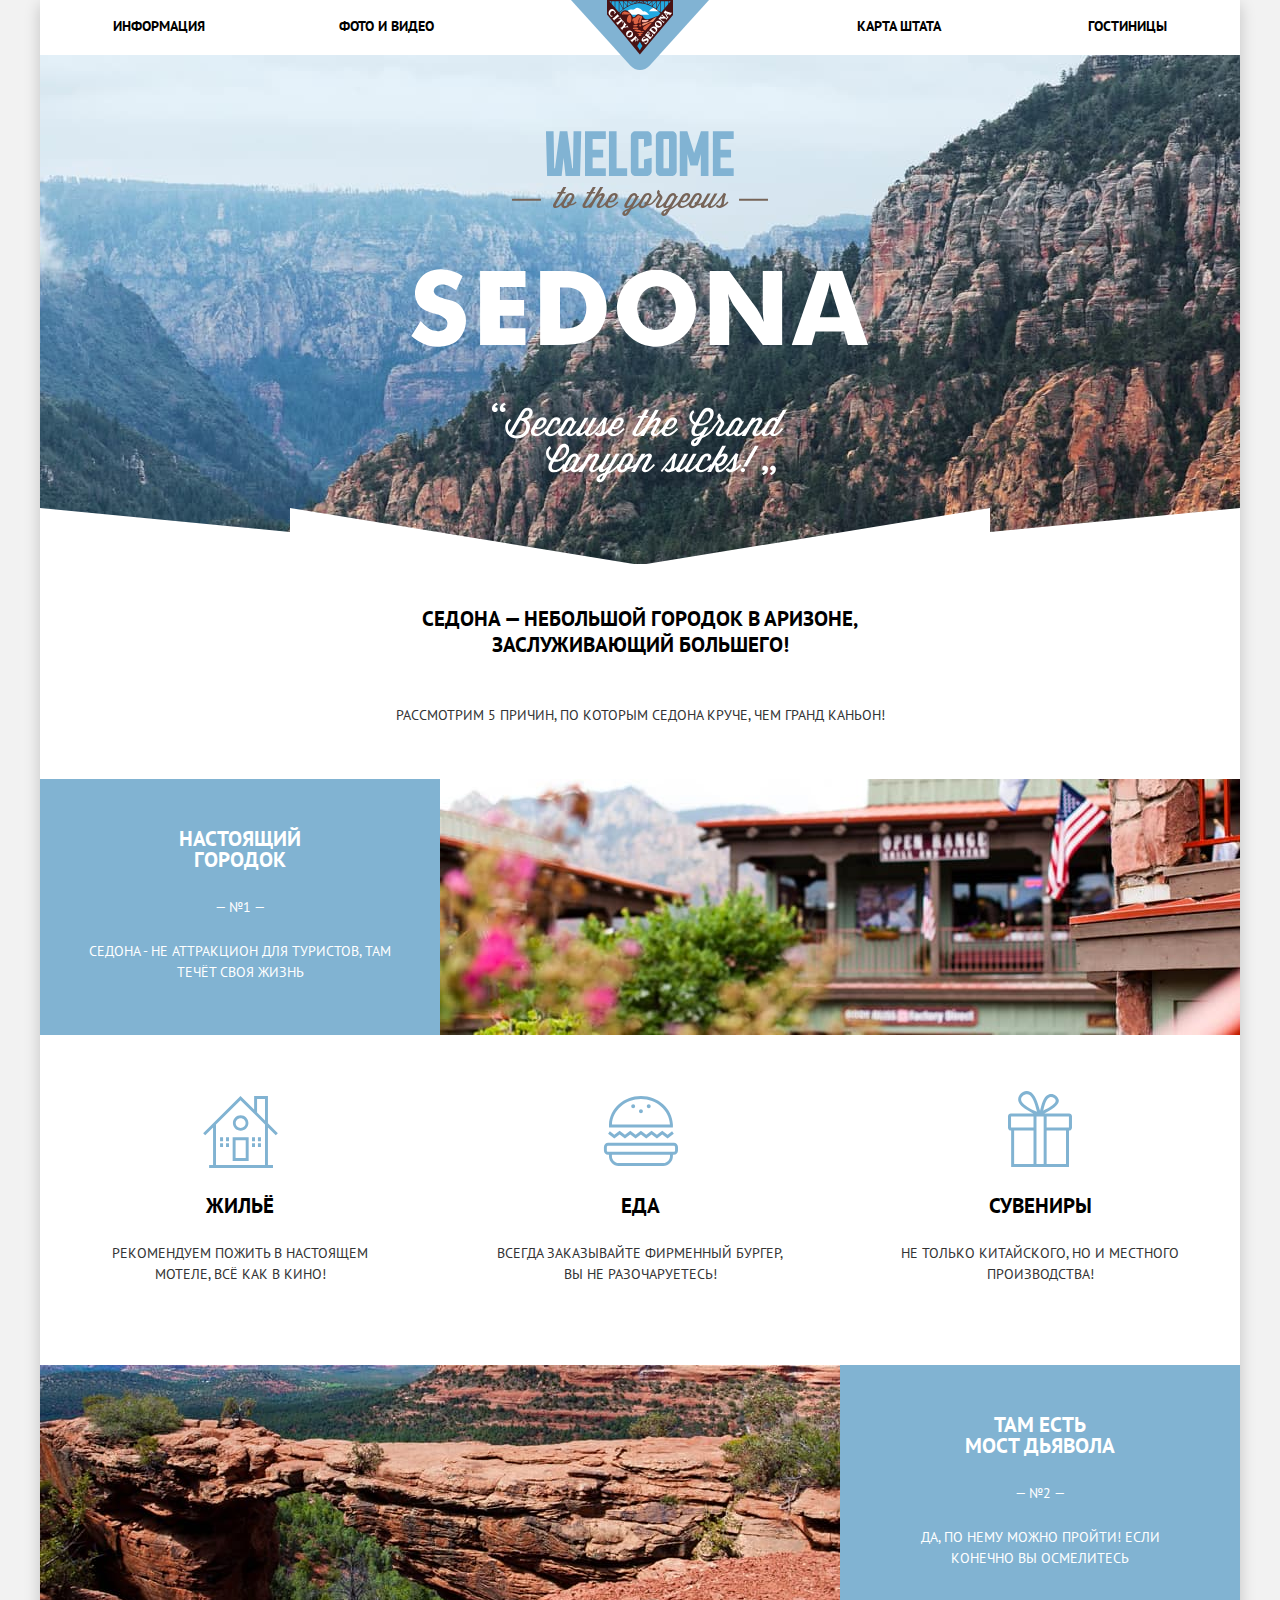
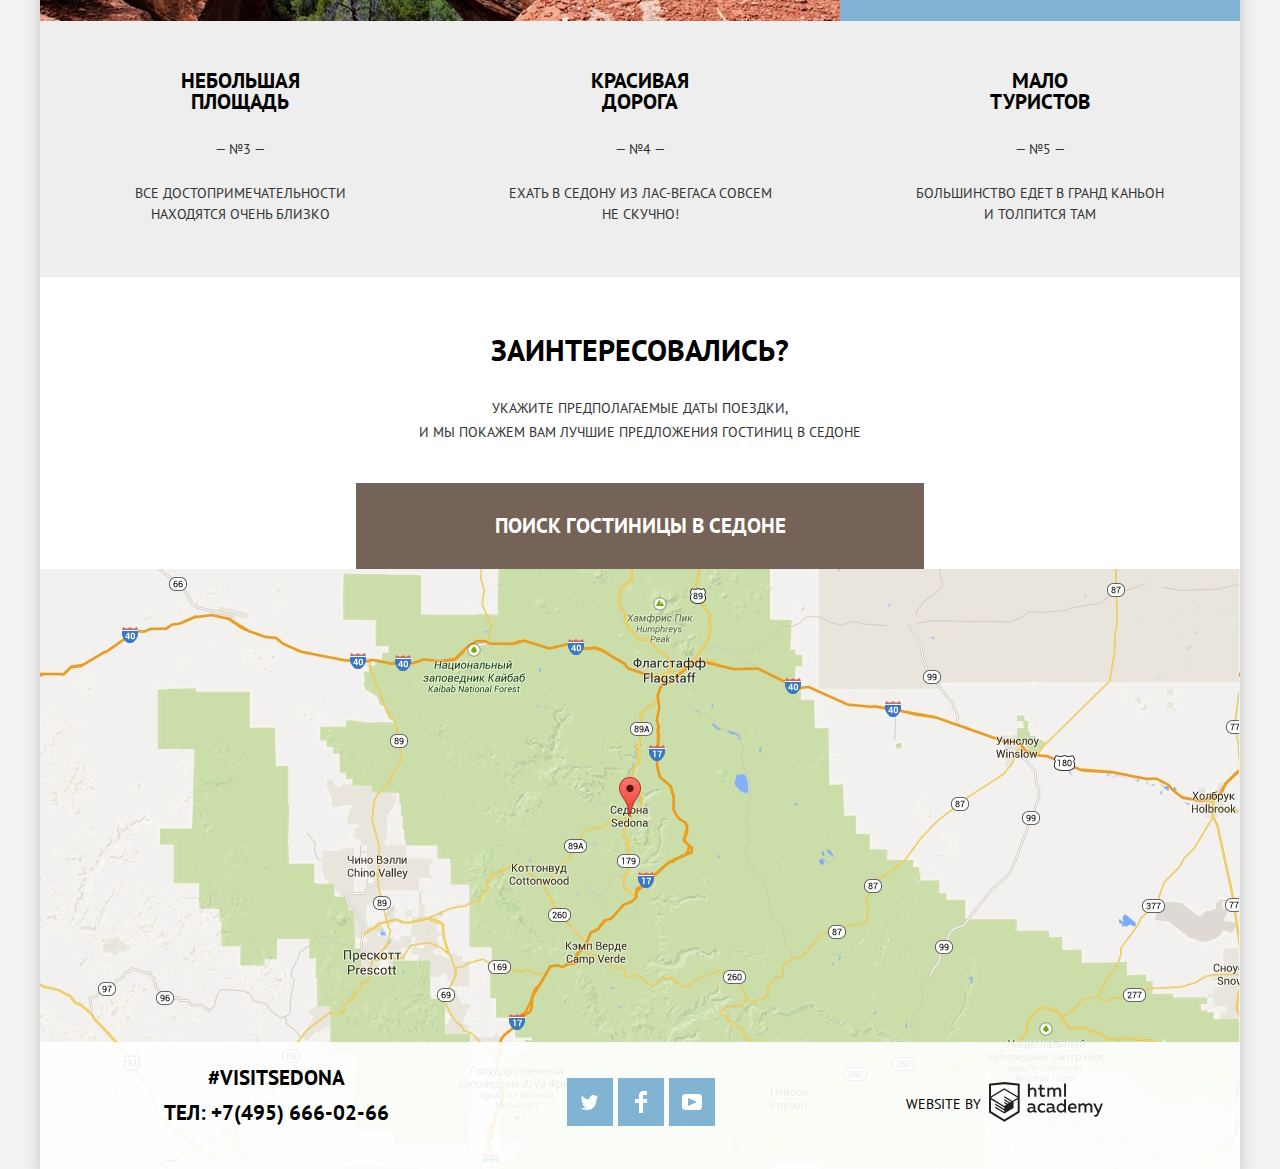
==== commit 3f23a3dc: "правки" ====
--- a/index.html
+++ b/index.html
@@ -18,7 +18,7 @@
             <img src="img/logo-index.svg" width="138" height="70" alt="Логотип Sedona">
           </a>
           <ul class="page-menu-list">
-            <li class="page-menu-item page-menu-left menu-item-current">
+            <li class="page-menu-item page-menu-left ">
               <a href="blank.html">Информация</a>
             </li>
             <li class="page-menu-item page-menu-left">
@@ -45,7 +45,7 @@
         <p class="reasons-text">Рассмотрим 5 причин, по которым Седона круче, чем гранд каньон!</p>
         <div class="reasons-list">
           <div class=" reason-item reason-item-blue">
-            <h3 class="reason-title">Настоящий городок</h3>
+            <h3 class="reason-title reason-title-blue">Настоящий городок</h3>
             <span>— №1 —</span>
             <p>Седона - не аттракцион для туристов, там течёт своя жизнь</p>
           </div>
@@ -64,7 +64,7 @@
           </div>
           <div class="image-block-rocks img-bridge"></div>
           <div class="reason-item reason-item-blue">
-            <h3 class="reason-title">Там есть<br> Мост дьявола</h3>
+            <h3 class="reason-title reason-title-blue">Там есть<br> Мост дьявола</h3>
             <span>— №2 —</span>
             <p>Да, по нему можно пройти! Если конечно вы осмелитесь</p>
           </div>
@@ -154,11 +154,11 @@
         </ul>
         <div class="footer-right">
           <span>Website by</span>
-          <a href="https://htmlacademy.ru/intensive/htmlcss" class="website-wrap">
-            <span class="visually-hidden">HTML Academy</span>
-            <img class="website website-black" src="img/logo-htmlacademy-black.svg" width="115" height="41" alt="перейти на сайт HTML Academy">
-            <img class="website website-hover" src="img/logo-htmlacademy-blue.svg" width="115" height="41" alt="перейти на сайт HTML Academy">
-            <img class="website website-active" src="img/logo-htmlacademy-gray.svg" width="115" height="41" alt="перейти на сайт HTML Academy">
+          <a href="https://htmlacademy.ru/intensive/htmlcss" class="website-wrap" >
+            <span class="visually-hidden">Переход на сайт HTML Academy</span>
+            <svg  class="website" width="115" height="41" viewBox="0 0 115 41" fill="none" xmlns="http://www.w3.org/2000/svg">
+              <path fill-rule="evenodd" clip-rule="evenodd" d="M15.5197 1.05737H15.3509L0 2.71895V31.4945L15.3509 40.8382L30.7018 31.4945V2.71895L15.5197 1.05737ZM77.0183 2.62185H75.0876V15.7311H77.0183V2.62185ZM40.8619 2.63264V7.76843C41.6131 6.9864 42.6386 6.5436 43.7105 6.53843C44.6823 6.47908 45.6329 6.84495 46.3253 7.54479C47.0177 8.24462 47.3866 9.21244 47.3399 10.2068V15.7634H45.367V10.4658C45.4231 9.94897 45.2754 9.43059 44.9566 9.02553C44.6377 8.62047 44.174 8.36218 43.6683 8.3079H43.3518C42.3456 8.36979 41.4321 8.9295 40.9041 9.80764V15.7634H38.8995V2.63264H40.8619ZM77.0183 31.4837H75.2775V30.0595C74.4828 31.1353 73.23 31.7538 71.9119 31.7211C69.4751 31.5528 67.5825 29.4822 67.5825 26.9845C67.5825 24.4867 69.4751 22.4162 71.9119 22.2479C73.1195 22.2052 74.2818 22.7203 75.0771 23.6505V18.3205H77.0183V31.4837ZM47.0656 30.0595C47.263 30.0515 47.4583 30.0152 47.6459 29.9516V31.3866C47.2482 31.5404 46.826 31.6172 46.4009 31.6132C45.6482 31.6769 44.9394 31.2429 44.639 30.5342C43.7036 31.31 42.5302 31.7227 41.3261 31.6995C39.733 31.6995 38.256 30.804 38.256 28.9482C38.256 26.65 40.3661 25.9379 42.1702 25.9379C42.9402 25.9505 43.707 26.0408 44.4596 26.2076V25.884C44.4596 24.805 43.6578 23.9742 42.1491 23.9742C41.0585 23.9764 39.9804 24.2116 38.9839 24.6647V22.8305C40.0678 22.451 41.204 22.2506 42.3495 22.2371C44.8394 22.2371 46.3693 23.4455 46.3693 26.1753V29.4121C46.3546 29.5668 46.401 29.721 46.4981 29.8406C46.5951 29.9601 46.7349 30.035 46.8862 30.0487H47.0656V30.0595ZM40.2711 28.8403C40.298 29.229 40.4761 29.5905 40.7655 29.844C41.055 30.0974 41.4317 30.2217 41.8115 30.189H41.9275C42.8819 30.1906 43.7973 29.8022 44.4702 29.11V27.5779C43.842 27.4414 43.2026 27.3655 42.5605 27.3513C41.5055 27.3513 40.2817 27.7074 40.2817 28.8403H40.2711ZM56.0229 22.9384C55.1962 22.4632 54.2596 22.2246 53.3115 22.2479H52.9422C51.7332 22.2873 50.5891 22.8166 49.7619 23.7192C48.9347 24.6218 48.4923 25.8236 48.5321 27.06V27.5024C48.6957 30.0004 50.805 31.8921 53.2482 31.7318C54.2519 31.7555 55.2477 31.5452 56.1601 31.1168V29.2718C55.3769 29.7215 54.4945 29.9591 53.5963 29.9624C52.5199 30.0288 51.4963 29.4793 50.9385 28.5356C50.3806 27.5918 50.3806 26.4095 50.9385 25.4658C51.4963 24.522 52.5199 23.9725 53.5963 24.039C54.461 24.0357 55.3066 24.2989 56.0229 24.7942V22.9384ZM66.1514 30.0595C66.3488 30.0515 66.5441 30.0152 66.7317 29.9516V31.3866C66.334 31.5404 65.9118 31.6172 65.4867 31.6132C64.734 31.6769 64.0252 31.2429 63.7248 30.5342C62.7894 31.31 61.616 31.7227 60.4119 31.6995C58.8188 31.6995 57.3417 30.804 57.3417 28.9482C57.3417 26.65 59.4518 25.9379 61.256 25.9379C62.0259 25.9505 62.7928 26.0408 63.5454 26.2076V25.884C63.5454 24.805 62.7436 23.9742 61.2349 23.9742C60.1443 23.9764 59.0662 24.2116 58.0697 24.6647V22.8305C59.1536 22.451 60.2897 22.2506 61.4353 22.2371C63.9252 22.2371 65.455 23.4455 65.455 26.1753V29.4121C65.4404 29.5668 65.4868 29.721 65.5838 29.8406C65.6809 29.9601 65.8207 30.035 65.972 30.0487H66.1514V30.0595ZM59.855 29.8481C59.5632 29.5943 59.3837 29.2311 59.3569 28.8403H59.378C59.378 27.7074 60.5385 27.3513 61.6569 27.3513C62.299 27.3655 62.9383 27.4414 63.5665 27.5779V29.11C62.8937 29.8022 61.9782 30.1906 61.0239 30.189H60.9078C60.5263 30.2247 60.1469 30.1019 59.855 29.8481ZM69.3271 26.9305C69.3271 25.2859 70.6308 23.9526 72.239 23.9526L72.2601 24.0066C73.4742 24.0066 74.5742 24.7382 75.0665 25.8732V28.0311C74.5856 29.1871 73.4673 29.9296 72.239 29.9084C70.6308 29.9084 69.3271 28.5752 69.3271 26.9305ZM83.3486 22.2479C86.8408 22.2479 88.0541 25.1395 87.4844 27.7397H80.922C81.1436 29.3582 82.6839 30.0163 84.2876 30.0163C85.2509 30.0196 86.2027 29.8021 87.0729 29.3797V31.1061C86.0736 31.5421 84.9939 31.7519 83.9078 31.7211C81.2385 31.7211 78.8963 30.189 78.8963 26.9521C78.8362 25.7502 79.2482 24.5736 80.0408 23.6841C80.8334 22.7945 81.9408 22.2658 83.1165 22.2155H83.3486V22.2479ZM80.8693 26.1753C80.9704 24.8237 82.1216 23.8104 83.4436 23.9095H83.4858C84.1064 23.8531 84.7196 24.08 85.1612 24.5295C85.6028 24.979 85.8275 25.6051 85.7752 26.24H80.8693V26.1753ZM89.489 31.4621V22.4961H91.2298V23.575C91.9777 22.7197 93.041 22.2229 94.1628 22.2047C95.2951 22.1328 96.3712 22.7163 96.9482 23.7153C97.7407 22.8335 98.8477 22.3161 100.018 22.2803C100.952 22.2327 101.859 22.6011 102.507 23.2901C103.154 23.9792 103.478 24.9213 103.394 25.8732V31.4837H101.39V25.9271C101.437 25.4734 101.306 25.0191 101.024 24.6647C100.743 24.3104 100.336 24.0852 99.8917 24.039H99.6174C98.7512 24.0941 97.9525 24.536 97.4335 25.2474V31.4837H95.4289V25.9271C95.4728 25.47 95.3357 25.0139 95.0481 24.6611C94.7606 24.3082 94.3467 24.088 93.8991 24.0497H93.6881C92.7466 24.1344 91.8915 24.6449 91.3564 25.4416V31.5161H89.5312L89.489 31.4621ZM113.977 22.4745H111.972L109.324 29.2718L106.306 22.4853H104.196L108.417 31.5484L108.237 32.0016C107.72 33.3611 107.003 34.0516 106.053 34.0516C105.75 34.0548 105.447 34.0112 105.156 33.9221V35.6161C105.536 35.7125 105.926 35.7632 106.317 35.7671C107.646 35.7671 108.902 35.0226 109.851 32.6813L113.977 22.4745ZM52.689 6.78658V3.54974L50.7266 4.01369V6.73264H49.144V8.49132H50.7899V12.9905C50.7231 13.817 51.0244 14.6301 51.61 15.2038C52.1955 15.7775 53.0028 16.0505 53.8073 15.9468C54.5996 15.9535 55.3875 15.8259 56.139 15.5692V13.8429C55.5727 14.0781 54.9672 14.199 54.356 14.199C53.2165 14.199 52.689 13.8105 52.689 12.6237V8.5129H55.8541V6.78658H52.689ZM58.3862 15.7526V6.75421H60.1376V7.83316C60.8811 6.97655 61.9403 6.476 63.0601 6.45211C64.1624 6.38099 65.2146 6.93142 65.8032 7.88711C66.5958 7.00534 67.7028 6.48794 68.8734 6.45211C69.8138 6.41462 70.7233 6.79859 71.364 7.50353C72.0046 8.20846 72.3126 9.16418 72.2073 10.1205V15.7418H70.2028V10.1853C70.2499 9.73151 70.1184 9.27721 69.8373 8.92287C69.5561 8.56853 69.1485 8.34334 68.7046 8.29711H68.4619C67.5957 8.35228 66.797 8.7942 66.278 9.50553V15.7418H64.2734V10.1853C64.3206 9.73151 64.1891 9.27721 63.9079 8.92287C63.6268 8.56853 63.2191 8.34334 62.7752 8.29711H62.5326C61.5911 8.38181 60.736 8.89229 60.2009 9.68895V15.7634H58.3862V15.7526ZM28.6972 30.3033L28.7078 30.2968L28.6972 30.3184V30.3033ZM28.6972 18.3205V30.3033L15.3509 38.4321L2.00459 30.3184V18.5147L15.2876 26.6068V28.0311L6.18257 22.5284V23.9418L15.3404 29.5632V31.0629L6.19312 25.4955V26.9521L15.3509 32.5734L24.5826 26.9197V20.8129L28.6972 18.3205ZM28.7078 16.7776L25.0362 18.9355L23.3482 20.0145L15.3087 15.0837V16.4971L22.156 20.7266L22.0083 20.8237L20.9532 21.4063L15.2876 17.9537V19.3995L19.761 22.1184L18.706 22.8413L15.3298 20.7913V22.2047L17.5454 23.5426L15.2982 24.9021L2.11009 16.864L15.3087 8.72869L28.7078 16.7776ZM15.2876 7.27211L28.7078 15.3534V4.56395L15.3615 3.12895L2.01514 4.56395V15.3534L15.2876 7.27211Z" fill="#231F20" />
+            </svg>
           </a>
         </div>
       </div>
--- a/css/style-min.css
+++ b/css/style-min.css
@@ -1 +1 @@
-@-webkit-keyframes bounce{0%{-webkit-transform:translateY(-150px);transform:translateY(-150px)}70%{-webkit-transform:translateY(30px);transform:translateY(30px)}90%{-webkit-transform:translateY(-10px);transform:translateY(-10px)}to{-webkit-transform:translateY(0);transform:translateY(0)}}@keyframes bounce{0%{-webkit-transform:translateY(-150px);transform:translateY(-150px)}70%{-webkit-transform:translateY(30px);transform:translateY(30px)}90%{-webkit-transform:translateY(-10px);transform:translateY(-10px)}to{-webkit-transform:translateY(0);transform:translateY(0)}}.bar,.foo{color:red}:root{--basic-black: #000000;--basic-light-black: #333333;--basic-white: #ffffff;--basic-blue: #81b3d2;--basic-extra-blue: #81b3d3;--basic-light-blue: #669EC0;--basic-dark-blue: #5496BD;--basic-brown: #766357;--basic-light-brown: #604E43;--basic-extra-brown: #503E33;--basic-gray: #cacaca;--basic-light-gray: #666666;--basic-extra-gray: #f2f2f2;--basic-dark-gray: #ebebeb;--basic-dark-silver: #ababab;--basic-silver: #eeeeee;--basic-extra-silver: #e5e5e5;--basic-light-silver: #6a6a6a}html{-webkit-box-sizing:border-box;box-sizing:border-box}*,::after,::before{-webkit-box-sizing:inherit;box-sizing:inherit}body{position:relative;min-width:1200px;margin:0;padding:0;font-family:"PT Sans",Arial,sans-serif;font-size:14px;line-height:21px;font-weight:400;color:var(--basic-black);background-color:var(--basic-extra-gray);text-transform:uppercase}a{text-decoration:none}img{max-width:100%;height:auto}.page{height:100%}.visually-hidden:not(:focus):not(:active),input[type=checkbox].visually-hidden,input[type=radio].visually-hidden{position:absolute;width:1px;height:1px;margin:-1px;border:0;padding:0;white-space:nowrap;-webkit-clip-path:inset(100%);clip-path:inset(100%);clip:rect(0 0 0 0);overflow:hidden}.logo{position:absolute;width:138px;height:70px;margin:0 auto;right:0;left:0}.wrapper-navigation{width:1055px;margin:0 auto}.page-menu-list{display:-webkit-box;display:-ms-flexbox;display:flex;-webkit-box-pack:justify;-ms-flex-pack:justify;justify-content:space-between;-ms-flex-wrap:wrap;flex-wrap:wrap;list-style:none;margin:0;padding:0}.page-menu-item{width:21%;padding:13px 0 16px}.page-menu-left{text-align:left}.page-menu-right{text-align:right}.page-menu-item:nth-child(3){margin-left:153px}.page-menu-item a{font-size:14px;line-height:26px;font-weight:700;color:var(--basic-black)}.page-menu-item a:focus,.page-menu-item a:hover{color:var(--basic-blue)}.page-menu-item a:active{color:rgba(0,0,0,.3)}.menu-item-current a{font-weight:700;font-size:14px;line-height:26px;color:var(--basic-brown)}.greeting{min-width:1200px;min-height:509px;background-color:var(--basic-blue);background-image:url(../img/img-shape.svg),url(../img/title-welcome.svg),url(../img/background-title.jpg);background-repeat:no-repeat;background-position:bottom -1px center,center 76px,center}.container-main{width:1200px;margin:0 auto;background-color:var(--basic-white);-webkit-box-shadow:0 5px 15px rgba(0,1,1,.2);box-shadow:0 5px 15px rgba(0,1,1,.2)}.reasons-list{display:-ms-grid;display:grid;-ms-grid-columns:400px 400px 400px;grid-template-columns:400px 400px 400px;-ms-grid-rows:minmax(256px,-webkit-max-content) minmax(330px,-webkit-max-content) minmax(256px,-webkit-max-content) minmax(256px,-webkit-max-content);-ms-grid-rows:minmax(256px,max-content) minmax(330px,max-content) minmax(256px,max-content) minmax(256px,max-content);grid-template-rows:minmax(256px,-webkit-max-content) minmax(330px,-webkit-max-content) minmax(256px,-webkit-max-content) minmax(256px,-webkit-max-content);grid-template-rows:minmax(256px,max-content) minmax(330px,max-content) minmax(256px,max-content) minmax(256px,max-content)}.reasons-list>:nth-child(1){-ms-grid-row:1;-ms-grid-column:1}.reasons-list>:nth-child(2){-ms-grid-row:1;-ms-grid-column:2}.reasons-list>:nth-child(3){-ms-grid-row:1;-ms-grid-column:3}.reasons-list>:nth-child(4){-ms-grid-row:2;-ms-grid-column:1}.reasons-list>:nth-child(5){-ms-grid-row:2;-ms-grid-column:2}.reasons-list>:nth-child(6){-ms-grid-row:2;-ms-grid-column:3}.reasons-list>:nth-child(7){-ms-grid-row:3;-ms-grid-column:1}.reasons-list>:nth-child(8){-ms-grid-row:3;-ms-grid-column:2}.reasons-list>:nth-child(9){-ms-grid-row:3;-ms-grid-column:3}.reasons-list>:nth-child(10){-ms-grid-row:4;-ms-grid-column:1}.reasons-list>:nth-child(11){-ms-grid-row:4;-ms-grid-column:2}.reasons-list>:nth-child(12){-ms-grid-row:4;-ms-grid-column:3}.image-block-rocks,.image-block-town{-ms-grid-column:2;-ms-grid-column-span:2;grid-column:2/4}.image-block-rocks{-ms-grid-column:1;grid-column:1/3}.reasons-text,.slogan{line-height:26px;text-align:center}.slogan{font-size:21px;font-weight:700;margin-top:42px;margin-bottom:44px;padding:0 370px}.reasons-text{font-size:14px;margin:0 0 51px;color:var(--basic-light-black)}.reason-list{margin:0;padding:0;list-style:none}.reason-title{margin:0 70px 27px;font-size:21px;line-height:21px;font-weight:700}.reason-item{text-align:center;padding:49px}.reason-item p{margin:23px 0 0}.reason-item-blue{width:400px;min-height:256px;color:var(--basic-white);background-color:var(--basic-blue)}.reason-item-gray,.reason-item-white{width:400px;font-weight:400;font-size:14px;line-height:21px;color:var(--basic-light-black)}.reason-item-white{min-height:330px;padding-top:160px;padding-bottom:20px;background-color:var(--basic-white)}.reason-item-gray{min-height:256px;background-color:var(--basic-silver)}.img-sedona{width:800px;height:256px;background-color:var(--basic-brown);background-image:url(../img/background-town.jpg)}.reason-food,.reason-gift,.reason-house{background-image:url(../img/icon-food.svg);background-repeat:no-repeat;background-position:center 61px}.reason-gift,.reason-house{background-image:url(../img/icon-house.svg)}.reason-gift{background-image:url(../img/icon-gift.svg);background-position:center 55px}.img-bridge{width:800px;height:256px;background-color:var(--basic-brown);background-image:url(../img/background-bridge.jpg)}.title-big{margin-top:61px;margin-bottom:34px;font-size:30px;line-height:24px;font-weight:700;color:var(--basic-black);text-align:center}.open-for-block{position:relative;min-height:125px}.form-container{position:absolute;left:0;right:0;width:568px;padding:55px;background-color:var(--basic-white);margin:0 auto;-webkit-box-shadow:0 4px 4px 0 rgba(0,0,0,.25);box-shadow:0 4px 4px 0 rgba(0,0,0,.25);z-index:5}.modal-hidden{display:none}.modal-open{display:block;-webkit-animation:bounce .6s;animation:bounce .6s}.search-house-info{margin-top:0;margin-bottom:39px;font-size:14px;line-height:24px;font-weight:400;color:var(--basic-light-black);text-align:center}.wrapper-text{padding:0 340px}.button{font:inherit;font-weight:700;text-align:center;color:var(--basic-white);vertical-align:middle;text-transform:uppercase;border:0;cursor:pointer}.button-open-form{display:block;width:568px;min-height:86px;margin:0 auto;padding:30px 135px;font-size:21px;line-height:26px;background-color:var(--basic-brown)}.button-open-form:focus,.button-open-form:hover{background-color:var(--basic-light-brown)}.button-open-form:active{background-color:var(--basic-extra-brown);color:rgba(255,255,255,.3)}.input-date{min-height:38px;width:346px;padding:4px 38px 6px 13px;margin-left:15px;background-color:var(--basic-extra-gray);background-repeat:no-repeat;background-position:right 10px top 7px;border:0;text-transform:uppercase;font-size:14px;font-weight:700}input::-webkit-input-placeholder{color:var(--basic-black);font-size:14px;font-weight:700}input::-moz-placeholder{color:var(--basic-black);font-size:14px;font-weight:700}input:-ms-input-placeholder,input::-ms-input-placeholder{color:var(--basic-black);font-size:14px;font-weight:700}input::placeholder{color:var(--basic-black);font-size:14px;font-weight:700}.calendar-arrival,.calendar-departure{width:21px;height:23px;border:0;background-color:transparent;background-image:url(../img/calendar.svg);background-repeat:no-repeat;cursor:pointer;position:absolute;right:64px;top:60px}.calendar-arrival:active,.calendar-arrival:hover,.calendar-departure:active,.calendar-departure:hover{width:21px;height:23px;border:0;background-image:url(../img/calendar-black.svg);background-repeat:no-repeat;cursor:pointer}.calendar-arrival:active,.calendar-departure:active{background-image:url(../img/calendar-blue.svg)}.calendar-departure{top:130px}.input-number{background-color:var(--basic-extra-gray);border:0;width:38px;height:38px;text-align:center}.wrapper-amount{display:-webkit-box;display:-ms-flexbox;display:flex;-webkit-box-pack:justify;-ms-flex-pack:justify;justify-content:space-between;margin-bottom:25px}.amount-left,.amount-right{width:225px}.amount-right{padding-left:46px}.button-add,.button-subtract{width:38px;height:38px;background-color:var(--basic-extra-gray);color:var(--basic-gray)}.button-add{font-size:25px}.button-subtract{font-size:29px;padding:0 11px}.button-add:hover,.button-subtract:hover{color:var(--basic-black)}.button-add:focus,.button-subtract:focus{color:var(--basic-blue)}.search-house-item,.search-house-item label{font-weight:700;font-size:14px;line-height:26px}.search-house-item{display:-webkit-box;display:-ms-flexbox;display:flex;-webkit-box-align:center;-ms-flex-align:center;align-items:center;margin-bottom:29px;color:var(--basic-light-black)}.search-house-item label{-webkit-box-flex:1;-ms-flex-positive:1;flex-grow:1;color:var(--basic-black)}.search-house-item input:hover{background-color:var(--basic-dark-gray)}.search-house-item input:active,.search-house-item input:focus{background-color:var(--basic-white);outline:2px solid var(--basic-extra-silver)}.button-search{width:458px;min-height:58px;font-size:21px;line-height:26px;background-color:var(--basic-blue)}.button-search:hover{background-color:var(--basic-light-blue)}.button-search:active{background-color:var(--basic-dark-blue);color:rgba(255,255,255,.3)}.map-block{width:1200px;min-height:594px;background-color:var(--basic-gray);background-image:url(../img/background-map.png)}.footer{min-width:1200px;color:var(--basic-black)}.index-footer{position:absolute;bottom:0;z-index:2;background-color:rgba(255,255,255,.9)}.footer-right{display:-webkit-box;display:-ms-flexbox;display:flex;-ms-flex-wrap:wrap;flex-wrap:wrap;-webkit-box-pack:center;-ms-flex-pack:center;justify-content:center;-webkit-box-align:center;-ms-flex-align:center;align-items:center;width:235px;margin-top:16px;margin-right:18px}.subtitle{font-size:21px;line-height:26px;font-weight:700;color:var(--basic-black)}.social-list{position:relative;display:-webkit-box;display:-ms-flexbox;display:flex;-ms-flex-wrap:wrap;flex-wrap:wrap;-webkit-box-pack:center;-ms-flex-pack:center;justify-content:center;width:185px;margin-top:13px;margin-right:13px;padding:0;list-style:none}.social-item{position:relative;margin-right:5px}.social-button{display:-webkit-box;display:-ms-flexbox;display:flex;-webkit-box-align:center;-ms-flex-align:center;align-items:center;-webkit-box-pack:center;-ms-flex-pack:center;justify-content:center;width:46px;height:48px;padding:15px;background-color:var(--basic-blue)}.social-facebook::after,.social-twitter::after,.social-youtube::after{content:"";position:absolute;width:100%;height:100%;background-image:url(../img/icon-twitter.svg);background-repeat:no-repeat;background-position:center center;cursor:pointer}.social-facebook::after,.social-youtube::after{background-image:url(../img/icon-fb.svg)}.social-youtube::after{background-image:url(../img/icon-youtube.svg)}.social-button:focus,.social-button:hover{background-color:var(--basic-light-blue)}.social-button:active{background-color:var(--basic-dark-blue)}.social-facebook:active::after,.social-twitter:active::after,.social-youtube:active::after{opacity:.5}.website{width:115px;height:41px;margin-left:8px}.website-active,.website-hover,.website-wrap:hover .website-black{display:none}.website-wrap:hover .website-hover{display:inline-block}.website-wrap:active .website-black{display:none}.website-wrap:active .website-active{display:inline-block}.website-wrap:active .website-hover{display:none}.wrapper{width:1055px;margin:0 auto}.wrapper-footer{display:-webkit-box;display:-ms-flexbox;display:flex;-ms-flex-wrap:wrap;flex-wrap:wrap;-webkit-box-pack:justify;-ms-flex-pack:justify;justify-content:space-between;-webkit-box-align:start;-ms-flex-align:start;align-items:flex-start;width:1000px;margin:0 auto;padding-top:23px;min-height:127px}.wrapper-out{border-bottom:1px solid var(--basic-silver)}.wrapper-info{text-align:center;width:272px}.form-filter-search{display:-webkit-box;display:-ms-flexbox;display:flex;-ms-flex-wrap:wrap;flex-wrap:wrap;-webkit-box-align:start;-ms-flex-align:start;align-items:flex-start}.filter-form{min-height:217px;padding:27px;color:var(--basic-white);background-image:url(../img/background-filter.jpg);background-repeat:no-repeat;background-color:var(--basic-brown);background-size:cover}.filter-form legend,.filters-item label{font-size:16px;line-height:21px;font-weight:700;color:var(--basic-white)}.filter-form fieldset{padding:0;border:0;margin:0 117px 0 0}.infrastructure-list{list-style:none;margin:0;padding:0}.infrastructure-item{padding-top:25px}.filters-item{padding-left:41px}.filters-item label{position:relative;display:block;font-weight:400;font-size:14px}.filter-input-checkbox+label::before{content:"";position:absolute;left:-41px;top:-2px;width:23px;height:23px;background-image:url(../img/checkbox-off.svg);cursor:pointer}.filter-input-checkbox:checked+label::before{background-image:none}.filter-input-checkbox:checked+label::after{content:"";position:absolute;top:-2px;left:-41px;width:27px;height:23px;background-image:url(../img/checkbox-on.svg);cursor:pointer}.filter-input-checkbox:focus+label::before{outline:2px solid var(--basic-blue)}.filter-input-checkbox:checked:disabled+label::after{background-image:url(../img/checkbox-on-disabled.svg)}.filter-input-checkbox:disabled+label::before{background-image:url(../img/checkbox-off-disabled.svg)}.filter-input-checkbox:checked:disabled+label::before{background-image:none}.filter-input-checkbox label{font-size:2px;line-height:21px;font-weight:400;color:var(--basic-black)}.housing-list{list-style:none;margin:0;padding:0}.housing-item{padding-top:25px}.filter-range{display:block;width:315px;height:160px;margin-left:auto;color:var(--basic-white);text-transform:uppercase}.filter-range-title{margin-bottom:9px;font-weight:600;font-size:16px;line-height:21px}.price-controls{position:relative;height:36px;margin-bottom:21px;font-size:0;border:2px solid var(--basic-white);border-radius:2px}.price-controls::after{content:"";position:absolute;top:50%;left:50%;width:2px;height:22px;background:var(--basic-white);-webkit-transform:translate(-50%,-50%);-ms-transform:translate(-50%,-50%);transform:translate(-50%,-50%)}.price-controls label{display:inline-block;font-size:14px;line-height:30px;vertical-align:top;cursor:pointer}.price-controls .min-price{padding-left:62px}.price-controls .max-price{padding-left:76px}.price-controls input{width:50px;margin:0;color:inherit;font:inherit;background:0 0;border:0}.range-controls{position:relative;margin-bottom:32px}.range-controls .scale{height:2px;background:rgba(255,255,255,.3)}.range-controls .bar{width:80%;height:2px;background:var(--basic-white)}.range-toggle,.range-toggle:hover{position:absolute;-webkit-box-sizing:border-box;box-sizing:border-box;background:var(--basic-dark-silver);-webkit-box-shadow:0 2px 1px 0 rgba(0,1,1,.2);box-shadow:0 2px 1px 0 rgba(0,1,1,.2)}.range-toggle{top:-10px;width:22px;height:22px;border:9px solid var(--basic-white);border-radius:50%;cursor:pointer}.range-toggle:hover{top:-11px;width:25px;height:25px;border:10px solid var(--basic-white)}.range-toggle-min{left:0}.range-toggle-max{left:80%}.button-filter{display:block;margin-left:81px;padding:6px 35px;color:var(--basic-white);font-weight:400;font-size:14px;line-height:21px;background-color:transparent;border:2px solid var(--basic-white)}.button-filter:focus,.button-filter:hover{background-color:var(--basic-white);color:var(--basic-black)}.sorting,.sorting-list{display:-webkit-box;display:-ms-flexbox;display:flex;-ms-flex-wrap:wrap;flex-wrap:wrap}.sorting{-webkit-box-align:center;-ms-flex-align:center;align-items:center;margin-top:28px;margin-bottom:31px}.sorting-list{width:354px;margin:0 0 0 49px;padding:0;-webkit-box-pack:justify;-ms-flex-pack:justify;justify-content:space-between;list-style:none}.sorting-item,.sorting-item a,.sorting-item-current a{font-weight:400;font-size:12px;line-height:18px}.sorting-item a{color:rgba(0,0,0,.3);border-bottom:1px dotted var(--basic-blue)}.sorting-item-current a{color:var(--basic-blue);border-bottom:none}.sorting-item a:focus{color:var(--basic-blue);border-bottom:none}.sorting-item a:hover{color:var(--basic-blue)}.sorting-item a:active{color:var(--basic-black);border-bottom:none}.sorting-item span{font-weight:400;font-size:12px;line-height:18px;color:var(--basic-black)}.arrow{color:var(--basic-gray)}.arrow-current{color:var(--basic-blue)}.arrow:focus,.arrow:hover{color:var(--basic-black)}.arrow:active{color:var(--basic-blue)}.direction{display:-webkit-box;display:-ms-flexbox;display:flex;-ms-flex-wrap:wrap;flex-wrap:wrap;padding-top:8px;margin:0 0 0 auto;list-style:none}.direction a{margin-left:7px}.house-list{list-style:none;margin:0;padding:0}.wrapper-house-item{display:-webkit-box;display:-ms-flexbox;display:flex;-webkit-box-orient:vertical;-webkit-box-direction:normal;-ms-flex-direction:column;flex-direction:column;-webkit-box-pack:justify;-ms-flex-pack:justify;justify-content:space-between}.column,.column-left{-ms-flex-wrap:wrap;flex-wrap:wrap}.column{display:-webkit-box;display:-ms-flexbox;display:flex}.column-left{-webkit-box-orient:vertical;-webkit-box-direction:normal;-ms-flex-direction:column;flex-direction:column;margin-right:6px}.column-left,.column-right,.house-item{display:-webkit-box;display:-ms-flexbox;display:flex}.column-right{-ms-flex-wrap:wrap;flex-wrap:wrap;-webkit-box-orient:vertical;-webkit-box-direction:normal;-ms-flex-direction:column;flex-direction:column}.column span{font-weight:400;font-size:14px;line-height:21px;color:var(--basic-light-black)}.house-item{margin-bottom:6px;padding-top:24px;padding-bottom:25px}.house-item img{height:90px;margin-top:3px;margin-right:30px}.small-title{margin:0 0 6px}.small-title a,.telephone a{font-size:21px;line-height:26px;font-weight:700;color:var(--basic-black)}.small-title a:focus,.small-title a:hover{color:var(--basic-blue)}.small-title a:active{color:rgba(0,0,0,.3)}.button-more,.button-order{background-color:var(--basic-blue);margin-top:14px;padding:3px 17px}.button-more:hover{background-color:var(--basic-light-blue)}.button-more:active{background-color:var(--basic-dark-blue);color:rgba(255,255,255,.3)}.button-order{background-color:var(--basic-brown);margin-top:15px}.button-order:hover{background-color:var(--basic-light-brown)}.button-order:active{background-color:var(--basic-extra-brown);color:rgba(255,255,255,.3)}.star-list{display:-webkit-box;display:-ms-flexbox;display:flex;list-style:none;margin:0;padding:0}.star-item{width:19px;height:17px;margin-left:4px;margin-top:3px;background-image:url(../img/star.svg);background-repeat:no-repeat}.raiting-info{display:-webkit-box;display:-ms-flexbox;display:flex;-webkit-box-orient:vertical;-webkit-box-direction:normal;-ms-flex-direction:column;flex-direction:column;-webkit-box-align:end;-ms-flex-align:end;align-items:flex-end;-webkit-box-pack:justify;-ms-flex-pack:justify;justify-content:space-between;margin-left:auto}.raiting{display:inline-block;min-width:110px;min-height:27px;color:var(--basic-light-gray);font-weight:400;font-size:14px;line-height:27px;vertical-align:middle;text-align:center;background-color:var(--basic-extra-gray)}.telephone{margin:9px 0 0}
+@-webkit-keyframes bounce{0%{-webkit-transform:translateY(-150px);transform:translateY(-150px)}70%{-webkit-transform:translateY(30px);transform:translateY(30px)}90%{-webkit-transform:translateY(-10px);transform:translateY(-10px)}to{-webkit-transform:translateY(0);transform:translateY(0)}}@keyframes bounce{0%{-webkit-transform:translateY(-150px);transform:translateY(-150px)}70%{-webkit-transform:translateY(30px);transform:translateY(30px)}90%{-webkit-transform:translateY(-10px);transform:translateY(-10px)}to{-webkit-transform:translateY(0);transform:translateY(0)}}:root{--basic-black: #000000;--basic-light-black: #333333;--basic-white: #ffffff;--basic-blue: #81b3d2;--basic-extra-blue: #81b3d3;--basic-light-blue: #669EC0;--basic-dark-blue: #5496BD;--basic-brown: #766357;--basic-light-brown: #604E43;--basic-extra-brown: #503E33;--basic-gray: #cacaca;--basic-light-gray: #666666;--basic-extra-gray: #f2f2f2;--basic-dark-gray: #ebebeb;--basic-soft-silver: #bdbbbc;--basic-dark-silver: #ababab;--basic-silver: #eeeeee;--basic-extra-silver: #e5e5e5;--basic-light-silver: #6a6a6a}html{-webkit-box-sizing:border-box;box-sizing:border-box}*,::after,::before{-webkit-box-sizing:inherit;box-sizing:inherit}body{position:relative;min-width:1200px;margin:0;padding:0;font-family:"PT Sans",Arial,sans-serif;font-size:14px;line-height:21px;font-weight:400;color:var(--basic-black);background-color:var(--basic-extra-gray);text-transform:uppercase}a{text-decoration:none}img{max-width:100%;height:auto}.page{height:100%}.visually-hidden:not(:focus):not(:active),input[type=checkbox].visually-hidden,input[type=radio].visually-hidden{position:absolute;width:1px;height:1px;margin:-1px;border:0;padding:0;white-space:nowrap;-webkit-clip-path:inset(100%);clip-path:inset(100%);clip:rect(0 0 0 0);overflow:hidden}.logo{position:absolute;width:138px;height:70px;margin:0 auto;right:0;left:0}.wrapper-navigation{width:1055px;margin:0 auto}.page-menu-list{display:-webkit-box;display:-ms-flexbox;display:flex;-webkit-box-pack:justify;-ms-flex-pack:justify;justify-content:space-between;-ms-flex-wrap:wrap;flex-wrap:wrap;list-style:none;margin:0;padding:0}.page-menu-item{width:21%;padding:13px 0 16px}.page-menu-left{text-align:left}.page-menu-right{text-align:right}.page-menu-item:nth-child(3){margin-left:153px}.page-menu-item a{font-size:14px;line-height:26px;font-weight:700;color:var(--basic-black)}.page-menu-item a:focus,.page-menu-item a:hover{color:var(--basic-blue)}.page-menu-item a:active{color:rgba(0,0,0,.3)}.menu-item-current a{color:var(--basic-brown)}.greeting{min-width:1200px;min-height:509px;background-color:var(--basic-blue);background-image:url(../img/img-shape.svg),url(../img/title-welcome.svg),url(../img/background-title.jpg);background-repeat:no-repeat;background-position:bottom -1px center,center 76px,center}.container-main{width:1200px;margin:0 auto;background-color:var(--basic-white);-webkit-box-shadow:0 5px 15px rgba(0,1,1,.2);box-shadow:0 5px 15px rgba(0,1,1,.2)}.reasons-list{display:-ms-grid;display:grid;-ms-grid-columns:400px 400px 400px;grid-template-columns:400px 400px 400px;-ms-grid-rows:minmax(256px,-webkit-max-content) minmax(330px,-webkit-max-content) minmax(256px,-webkit-max-content) minmax(256px,-webkit-max-content);-ms-grid-rows:minmax(256px,max-content) minmax(330px,max-content) minmax(256px,max-content) minmax(256px,max-content);grid-template-rows:minmax(256px,-webkit-max-content) minmax(330px,-webkit-max-content) minmax(256px,-webkit-max-content) minmax(256px,-webkit-max-content);grid-template-rows:minmax(256px,max-content) minmax(330px,max-content) minmax(256px,max-content) minmax(256px,max-content)}.reasons-list>:nth-child(1){-ms-grid-row:1;-ms-grid-column:1}.reasons-list>:nth-child(2){-ms-grid-row:1;-ms-grid-column:2}.reasons-list>:nth-child(3){-ms-grid-row:1;-ms-grid-column:3}.reasons-list>:nth-child(4){-ms-grid-row:2;-ms-grid-column:1}.reasons-list>:nth-child(5){-ms-grid-row:2;-ms-grid-column:2}.reasons-list>:nth-child(6){-ms-grid-row:2;-ms-grid-column:3}.reasons-list>:nth-child(7){-ms-grid-row:3;-ms-grid-column:1}.reasons-list>:nth-child(8){-ms-grid-row:3;-ms-grid-column:2}.reasons-list>:nth-child(9){-ms-grid-row:3;-ms-grid-column:3}.reasons-list>:nth-child(10){-ms-grid-row:4;-ms-grid-column:1}.reasons-list>:nth-child(11){-ms-grid-row:4;-ms-grid-column:2}.reasons-list>:nth-child(12){-ms-grid-row:4;-ms-grid-column:3}.image-block-rocks,.image-block-town{-ms-grid-column:2;-ms-grid-column-span:2;grid-column:2/4}.image-block-rocks{-ms-grid-column:1;grid-column:1/3}.reasons-text,.slogan{line-height:26px;text-align:center}.slogan{font-size:21px;font-weight:700;margin-top:42px;margin-bottom:44px;padding:0 370px}.reasons-text{font-size:14px;margin:0 0 51px;color:var(--basic-light-black)}.reason-list{margin:0;padding:0;list-style:none}.reason-title,.reason-title-blue{font-size:21px;line-height:21px;font-weight:700}.reason-title{margin:0 70px 27px;color:var(--basic-black)}.reason-title-blue{color:var(--basic-white)}.reason-item{text-align:center;padding:49px}.reason-item p{margin:23px 0 0}.reason-item-blue{width:400px;min-height:256px;color:var(--basic-white);background-color:var(--basic-blue)}.reason-item-gray,.reason-item-white{width:400px;font-weight:400;font-size:14px;line-height:21px;color:var(--basic-light-black)}.reason-item-white{min-height:330px;padding-top:160px;padding-bottom:20px;background-color:var(--basic-white)}.reason-item-gray{min-height:256px;background-color:var(--basic-silver)}.img-sedona{width:800px;height:256px;background-color:var(--basic-brown);background-image:url(../img/background-town.jpg)}.reason-food,.reason-gift,.reason-house{background-image:url(../img/icon-food.svg);background-repeat:no-repeat;background-position:center 61px}.reason-gift,.reason-house{background-image:url(../img/icon-house.svg)}.reason-gift{background-image:url(../img/icon-gift.svg);background-position:center 55px}.img-bridge{width:800px;height:256px;background-color:var(--basic-brown);background-image:url(../img/background-bridge.jpg)}.title-big{margin-top:61px;margin-bottom:34px;font-size:30px;line-height:24px;font-weight:700;color:var(--basic-black);text-align:center}.open-for-block{position:relative;min-height:125px}.form-container{position:absolute;left:0;right:0;width:568px;padding:55px;background-color:var(--basic-white);margin:0 auto;-webkit-box-shadow:0 4px 4px 0 rgba(0,0,0,.25);box-shadow:0 4px 4px 0 rgba(0,0,0,.25);z-index:5}.modal-hidden{display:none}.modal-open{display:block;-webkit-animation:bounce .6s;animation:bounce .6s}.search-house-info{margin-top:0;margin-bottom:39px;font-size:14px;line-height:24px;font-weight:400;color:var(--basic-light-black);text-align:center}.wrapper-text{padding:0 340px}.button{font:inherit;font-weight:700;text-align:center;color:var(--basic-white);vertical-align:middle;text-transform:uppercase;border:0;cursor:pointer}.button-open-form{display:block;width:568px;min-height:86px;margin:0 auto;padding:30px 135px;font-size:21px;line-height:26px;background-color:var(--basic-brown)}.button-open-form:focus,.button-open-form:hover{background-color:var(--basic-light-brown)}.button-open-form:active{background-color:var(--basic-extra-brown);color:rgba(255,255,255,.3)}.input-date{min-height:38px;width:346px;padding:4px 38px 6px 13px;margin-left:15px;background-color:var(--basic-extra-gray);background-repeat:no-repeat;background-position:right 10px top 7px;border:0;text-transform:uppercase;font-size:14px;font-weight:700}input::-webkit-input-placeholder{color:var(--basic-black);font-size:14px;font-weight:700}input::-moz-placeholder{color:var(--basic-black);font-size:14px;font-weight:700}input:-ms-input-placeholder,input::-ms-input-placeholder{color:var(--basic-black);font-size:14px;font-weight:700}input::placeholder{color:var(--basic-black);font-size:14px;font-weight:700}.calendar-arrival,.calendar-departure{width:21px;height:23px;border:0;background-color:transparent;background-image:url(../img/calendar.svg);background-repeat:no-repeat;cursor:pointer;position:absolute;right:64px;top:60px}.calendar-arrival:active,.calendar-arrival:hover,.calendar-departure:active,.calendar-departure:hover{width:21px;height:23px;border:0;background-image:url(../img/calendar-black.svg);background-repeat:no-repeat;cursor:pointer}.calendar-arrival:active,.calendar-departure:active{background-image:url(../img/calendar-blue.svg)}.calendar-departure{top:130px}.input-number{background-color:var(--basic-extra-gray);border:0;width:38px;height:38px;text-align:center}.wrapper-amount{display:-webkit-box;display:-ms-flexbox;display:flex;-ms-flex-wrap:wrap;flex-wrap:wrap;-webkit-box-pack:justify;-ms-flex-pack:justify;justify-content:space-between;margin-bottom:25px}.amount-left,.amount-right{width:225px}.amount-right{padding-left:46px}.button-add,.button-subtract{width:38px;height:38px;background-color:var(--basic-extra-gray);color:var(--basic-gray)}.button-add{font-size:25px}.button-subtract{font-size:29px;padding:0 11px}.button-add:hover,.button-subtract:hover{color:var(--basic-black)}.button-add:focus,.button-subtract:focus{color:var(--basic-blue)}.search-house-item,.search-house-item label{font-weight:700;font-size:14px;line-height:26px}.search-house-item{display:-webkit-box;display:-ms-flexbox;display:flex;-webkit-box-align:center;-ms-flex-align:center;align-items:center;margin-bottom:29px;color:var(--basic-light-black)}.search-house-item label{-webkit-box-flex:1;-ms-flex-positive:1;flex-grow:1;color:var(--basic-black)}.search-house-item input:hover{background-color:var(--basic-dark-gray)}.search-house-item input:active,.search-house-item input:focus{background-color:var(--basic-white);outline:2px solid var(--basic-extra-silver)}.button-search{width:458px;min-height:58px;font-size:21px;line-height:26px;background-color:var(--basic-blue)}.button-search:hover{background-color:var(--basic-light-blue)}.button-search:active{background-color:var(--basic-dark-blue);color:rgba(255,255,255,.3)}.map-block{width:1200px;min-height:594px;background-color:var(--basic-gray);background-image:url(../img/background-map.png)}.footer{min-width:1200px;color:var(--basic-black)}.index-footer{position:absolute;bottom:0;z-index:2;background-color:rgba(255,255,255,.9)}.footer-right{display:-webkit-box;display:-ms-flexbox;display:flex;-ms-flex-wrap:wrap;flex-wrap:wrap;-webkit-box-pack:center;-ms-flex-pack:center;justify-content:center;-webkit-box-align:center;-ms-flex-align:center;align-items:center;width:235px;margin-top:16px;margin-right:18px}.subtitle{font-size:21px;line-height:26px;font-weight:700;color:var(--basic-black)}.social-list{position:relative;display:-webkit-box;display:-ms-flexbox;display:flex;-ms-flex-wrap:wrap;flex-wrap:wrap;-webkit-box-pack:center;-ms-flex-pack:center;justify-content:center;width:185px;margin-top:13px;margin-right:13px;padding:0;list-style:none}.social-item{position:relative;margin-right:5px;margin-bottom:5px}.social-button{display:-webkit-box;display:-ms-flexbox;display:flex;-webkit-box-align:center;-ms-flex-align:center;align-items:center;-webkit-box-pack:center;-ms-flex-pack:center;justify-content:center;width:46px;height:48px;padding:15px;background-color:var(--basic-blue)}.social-facebook::after,.social-twitter::after,.social-youtube::after{content:"";position:absolute;width:100%;height:100%;background-image:url(../img/icon-twitter.svg);background-repeat:no-repeat;background-position:center center;cursor:pointer}.social-facebook::after,.social-youtube::after{background-image:url(../img/icon-fb.svg)}.social-youtube::after{background-image:url(../img/icon-youtube.svg)}.social-button:focus,.social-button:hover{background-color:var(--basic-light-blue)}.social-button:active{background-color:var(--basic-dark-blue)}.social-facebook:active::after,.social-twitter:active::after,.social-youtube:active::after{opacity:.5}.website{width:115px;height:41px;margin-left:8px}.website:hover path{fill:var(--basic-blue)}.website:active path{fill:var(--basic-soft-silver)}.wrapper{width:1055px;margin:0 auto}.wrapper-footer{display:-webkit-box;display:-ms-flexbox;display:flex;-ms-flex-wrap:wrap;flex-wrap:wrap;-webkit-box-pack:justify;-ms-flex-pack:justify;justify-content:space-between;-webkit-box-align:start;-ms-flex-align:start;align-items:flex-start;width:1000px;margin:0 auto;padding-top:23px;min-height:127px}.wrapper-out{border-bottom:1px solid var(--basic-silver)}.wrapper-info{text-align:center;width:272px}.form-filter-search{display:-webkit-box;display:-ms-flexbox;display:flex;-ms-flex-wrap:wrap;flex-wrap:wrap;-webkit-box-align:start;-ms-flex-align:start;align-items:flex-start}.filter-form{min-height:217px;padding:27px;color:var(--basic-white);background-image:url(../img/background-filter.jpg);background-repeat:no-repeat;background-color:var(--basic-brown);background-size:cover}.filter-form legend,.filters-item label{font-size:16px;line-height:21px;font-weight:700;color:var(--basic-white)}.filter-form fieldset{padding:0;border:0;margin:0 117px 0 0}.infrastructure-list{list-style:none;margin:0;padding:0}.infrastructure-item{padding-top:25px}.filters-item{padding-left:41px}.filters-item label{position:relative;display:block;font-weight:400;font-size:14px}.filter-input-checkbox+label::before{content:"";position:absolute;left:-41px;top:-2px;width:23px;height:23px;background-image:url(../img/checkbox-off.svg);cursor:pointer}.filter-input-checkbox:checked+label::before{background-image:none}.filter-input-checkbox:checked+label::after{content:"";position:absolute;top:-2px;left:-41px;width:27px;height:23px;background-image:url(../img/checkbox-on.svg);cursor:pointer}.filter-input-checkbox:focus+label::before{outline:2px solid var(--basic-blue)}.filter-input-checkbox:checked:disabled+label::after{background-image:url(../img/checkbox-on-disabled.svg)}.filter-input-checkbox:disabled+label::before{background-image:url(../img/checkbox-off-disabled.svg)}.filter-input-checkbox:checked:disabled+label::before{background-image:none}.filter-input-checkbox label{font-size:2px;line-height:21px;font-weight:400;color:var(--basic-black)}.housing-list{list-style:none;margin:0;padding:0}.housing-item{padding-top:25px}.filter-range{display:block;width:315px;height:160px;margin-left:auto;color:var(--basic-white);text-transform:uppercase}.filter-range-title{margin-bottom:9px;font-weight:600;font-size:16px;line-height:21px}.price-controls{position:relative;height:36px;margin-bottom:21px;font-size:0;border:2px solid var(--basic-white);border-radius:2px}.price-controls::after{content:"";position:absolute;top:50%;left:50%;width:2px;height:22px;background:var(--basic-white);-webkit-transform:translate(-50%,-50%);-ms-transform:translate(-50%,-50%);transform:translate(-50%,-50%)}.price-controls label{display:inline-block;font-size:14px;line-height:30px;vertical-align:top;cursor:pointer}.price-controls .min-price{padding-left:62px}.price-controls .max-price{padding-left:76px}.price-controls input{width:50px;margin:0;color:inherit;font:inherit;background:0 0;border:0}.range-controls{position:relative;margin-bottom:32px}.range-controls .scale{height:2px;background:rgba(255,255,255,.3)}.range-controls .bar{width:80%;height:2px;background:var(--basic-white)}.range-toggle,.range-toggle:hover{position:absolute;-webkit-box-sizing:border-box;box-sizing:border-box;background:var(--basic-dark-silver);-webkit-box-shadow:0 2px 1px 0 rgba(0,1,1,.2);box-shadow:0 2px 1px 0 rgba(0,1,1,.2)}.range-toggle{top:-10px;width:22px;height:22px;border:9px solid var(--basic-white);border-radius:50%;cursor:pointer}.range-toggle:hover{top:-11px;width:25px;height:25px;border:10px solid var(--basic-white)}.range-toggle-min{left:0}.range-toggle-max{left:80%}.button-filter{display:block;margin-left:81px;padding:6px 35px;color:var(--basic-white);font-weight:400;font-size:14px;line-height:21px;background-color:transparent;border:2px solid var(--basic-white)}.button-filter:focus,.button-filter:hover{background-color:var(--basic-white);color:var(--basic-black)}.sorting,.sorting-list{display:-webkit-box;display:-ms-flexbox;display:flex;-ms-flex-wrap:wrap;flex-wrap:wrap}.sorting{-webkit-box-align:center;-ms-flex-align:center;align-items:center;margin-top:28px;margin-bottom:31px}.sorting-list{width:354px;margin:0 0 0 49px;padding:0;-webkit-box-pack:justify;-ms-flex-pack:justify;justify-content:space-between;list-style:none}.sorting-item,.sorting-item a,.sorting-item-current a{font-weight:400;font-size:12px;line-height:18px}.sorting-item a{color:rgba(0,0,0,.3);border-bottom:1px dotted var(--basic-blue)}.sorting-item-current a{color:var(--basic-blue);border-bottom:none}.sorting-item a:focus{color:var(--basic-blue);border-bottom:none}.sorting-item a:hover{color:var(--basic-blue)}.sorting-item a:active{color:var(--basic-black);border-bottom:none}.sorting-item span{font-weight:400;font-size:12px;line-height:18px;color:var(--basic-black)}.arrow{color:var(--basic-gray)}.arrow-current{color:var(--basic-blue)}.arrow:focus,.arrow:hover{color:var(--basic-black)}.arrow:active{color:var(--basic-blue)}.direction{display:-webkit-box;display:-ms-flexbox;display:flex;-ms-flex-wrap:wrap;flex-wrap:wrap;padding-top:8px;margin:0 0 0 auto;list-style:none}.direction a{margin-left:7px}.house-list{list-style:none;margin:0;padding:0}.wrapper-house-item{display:-webkit-box;display:-ms-flexbox;display:flex;-webkit-box-orient:vertical;-webkit-box-direction:normal;-ms-flex-direction:column;flex-direction:column;-webkit-box-pack:justify;-ms-flex-pack:justify;justify-content:space-between}.column,.column-left{-ms-flex-wrap:wrap;flex-wrap:wrap}.column{display:-webkit-box;display:-ms-flexbox;display:flex}.column-left{-webkit-box-orient:vertical;-webkit-box-direction:normal;-ms-flex-direction:column;flex-direction:column;margin-right:6px}.column-left,.column-right,.house-item{display:-webkit-box;display:-ms-flexbox;display:flex}.column-right{-ms-flex-wrap:wrap;flex-wrap:wrap;-webkit-box-orient:vertical;-webkit-box-direction:normal;-ms-flex-direction:column;flex-direction:column}.column span{font-weight:400;font-size:14px;line-height:21px;color:var(--basic-light-black)}.house-item{margin-bottom:6px;padding-top:24px;padding-bottom:25px}.house-item img{height:90px;margin-top:3px;margin-right:30px}.small-title{margin:0 0 6px}.small-title a,.telephone a{font-size:21px;line-height:26px;font-weight:700;color:var(--basic-black)}.small-title a:focus,.small-title a:hover{color:var(--basic-blue)}.small-title a:active{color:rgba(0,0,0,.3)}.button-more,.button-order{background-color:var(--basic-blue);margin-top:14px;padding:3px 17px}.button-more:hover{background-color:var(--basic-light-blue)}.button-more:active{background-color:var(--basic-dark-blue);color:rgba(255,255,255,.3)}.button-order{background-color:var(--basic-brown);margin-top:15px}.button-order:hover{background-color:var(--basic-light-brown)}.button-order:active{background-color:var(--basic-extra-brown);color:rgba(255,255,255,.3)}.star-list{display:-webkit-box;display:-ms-flexbox;display:flex;list-style:none;margin:0;padding:0}.star-item{width:19px;height:17px;margin-left:4px;margin-top:3px;background-image:url(../img/star.svg);background-repeat:no-repeat}.raiting-info{display:-webkit-box;display:-ms-flexbox;display:flex;-webkit-box-orient:vertical;-webkit-box-direction:normal;-ms-flex-direction:column;flex-direction:column;-webkit-box-align:end;-ms-flex-align:end;align-items:flex-end;-webkit-box-pack:justify;-ms-flex-pack:justify;justify-content:space-between;margin-left:auto}.raiting{display:inline-block;min-width:110px;min-height:27px;color:var(--basic-light-gray);font-weight:400;font-size:14px;line-height:27px;vertical-align:middle;text-align:center;background-color:var(--basic-extra-gray)}.telephone{margin:9px 0 0}